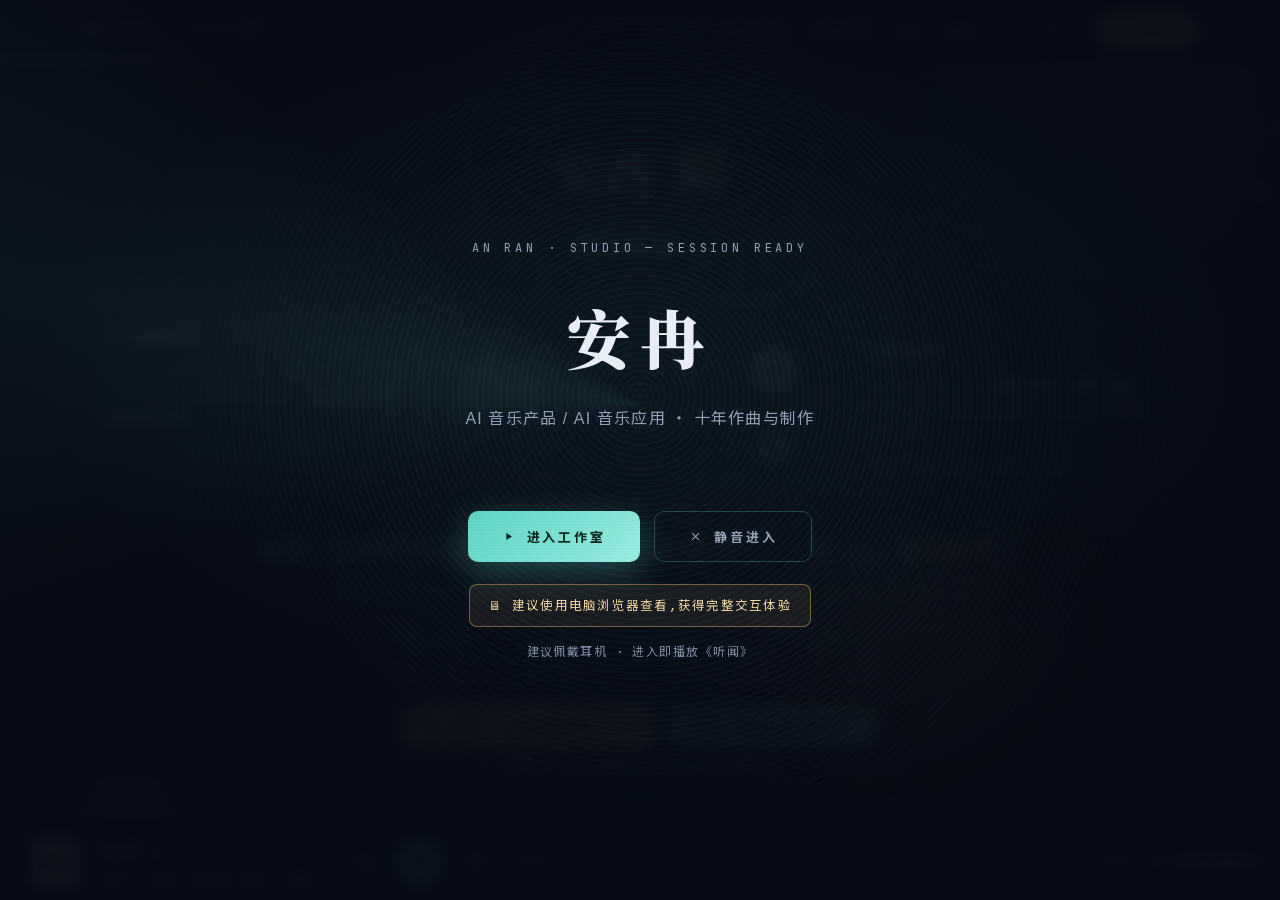
==== netlify-deploy/index.html @ 412e5036 "履历页音乐制作技能移除「编曲」标签 现为:作曲 / 混音 / Studio One(与简历技能口径一致;交汇页叙述句与各曲目制作名单中的编曲角色不受影响)  Co-Authored-By: Claud" ====
<!DOCTYPE html>
<html lang="zh-CN">
<head>
<meta charset="UTF-8">
<meta name="viewport" content="width=device-width, initial-scale=1.0, viewport-fit=cover">
<title>安冉 · AI 音乐产品 / 应用 — STUDIO</title>
<meta name="description" content="安冉 — AI × 音乐：十年作曲与制作，商业作品全平台上线，新南威尔士大学信息科技硕士。">
<link rel="icon" type="image/png" sizes="48x48" href="img/favicon-48.png">
<link rel="icon" type="image/png" sizes="32x32" href="img/favicon-32.png">
<link rel="apple-touch-icon" href="img/favicon-180.png">
<!-- 中文/等宽字体已子集化自托管(见 fonts/ 与 build_fonts.py),不依赖 Google Fonts,保证 Mac/Windows/弱网渲染一致且快速 -->
<style>
/* ---- 自托管字体子集(383 汉字 + 拉丁,共 ~625KB)---- */
@font-face{font-family:'Noto Sans SC';font-style:normal;font-weight:400;font-display:swap;src:url(fonts/noto-sans-sc-400.woff2) format('woff2');}
@font-face{font-family:'Noto Sans SC';font-style:normal;font-weight:500;font-display:swap;src:url(fonts/noto-sans-sc-500.woff2) format('woff2');}
@font-face{font-family:'Noto Sans SC';font-style:normal;font-weight:700;font-display:swap;src:url(fonts/noto-sans-sc-700.woff2) format('woff2');}
@font-face{font-family:'Noto Serif SC';font-style:normal;font-weight:600;font-display:swap;src:url(fonts/noto-serif-sc-600.woff2) format('woff2');}
@font-face{font-family:'Noto Serif SC';font-style:normal;font-weight:900;font-display:swap;src:url(fonts/noto-serif-sc-900.woff2) format('woff2');}
@font-face{font-family:'JetBrains Mono';font-style:normal;font-weight:400;font-display:swap;src:url(fonts/jetbrains-mono-400.woff2) format('woff2');}
@font-face{font-family:'JetBrains Mono';font-style:normal;font-weight:600;font-display:swap;src:url(fonts/jetbrains-mono-600.woff2) format('woff2');}
/* ================================================================
   安冉 · STUDIO v2 —— 玄青终端 / DAW 工作区 / 高光提炼版
   ================================================================ */
:root {
  --bg: #0A0F1C; --bg-panel: #0D1424;
  --surface: rgba(140, 190, 255, 0.05);
  --ink: #E8EDF6; --dim: #93A0B5; --faint: #8592A8;
  --acc: #5FD4C4; --acc-hi: #9AEBDF;
  --gold: #E4B96E; --gold-hi: #F2D9A6; --verm: #C6432F;
  --line: rgba(95, 212, 196, 0.28); --line-soft: rgba(95, 212, 196, 0.14);
  --grid: rgba(95, 212, 196, 0.06);
  --mono: 'JetBrains Mono', 'Noto Sans SC', ui-monospace, monospace;
  --serif: 'Noto Serif SC', serif;
  --sans: 'Noto Sans SC', -apple-system, sans-serif;
  --topbar-h: 60px; --transport-h: 78px;
}
* { margin: 0; padding: 0; box-sizing: border-box; }
html { scroll-behavior: smooth; }
body { background: var(--bg); color: var(--ink); font-family: var(--sans); font-size: clamp(15.5px, 1.15vw, 17px); line-height: 1.85; overflow-x: hidden; }
::selection { background: rgba(95,212,196,0.25); }
a { color: var(--acc); text-decoration: none; }

/* ---------------- 背景层 ---------------- */
#flow { position: fixed; inset: 0; z-index: 0; pointer-events: none; }
#dust { position: fixed; inset: 0; z-index: 0; pointer-events: none; }
.nebula { position: fixed; z-index: 0; pointer-events: none; border-radius: 50%; will-change: transform; }
.n1 { width: 64vmax; height: 64vmax; top: -22vmax; right: -18vmax; background: radial-gradient(circle, rgba(95,212,196,0.13) 0%, transparent 65%); }
.n2 { width: 48vmax; height: 48vmax; bottom: -18vmax; left: -14vmax; background: radial-gradient(circle, rgba(228,185,110,0.10) 0%, transparent 65%); }
.grid-bg { position: fixed; inset: 0; z-index: 0; pointer-events: none;
  background-image: linear-gradient(var(--grid) 1px, transparent 1px), linear-gradient(90deg, var(--grid) 1px, transparent 1px);
  background-size: 72px 72px;
  mask-image: radial-gradient(ellipse 95% 85% at 50% 30%, black 25%, transparent 80%);
  -webkit-mask-image: radial-gradient(ellipse 95% 85% at 50% 30%, black 25%, transparent 80%); }

/* ---------------- 顶部工作区切换 ---------------- */
.topbar { position: fixed; top: 0; left: 0; right: 0; z-index: 50; height: var(--topbar-h);
  display: flex; align-items: center; gap: 16px; padding: 0 clamp(14px, 3vw, 30px);
  background: rgba(10, 15, 28, 0.86); backdrop-filter: blur(14px); border-bottom: 1px solid var(--line-soft); }
/* 顶栏底缘的章节进度线 */
.topbar .chap-progress { position: absolute; left: 0; bottom: -1px; height: 2px; width: 0%;
  background: linear-gradient(90deg, var(--acc), var(--gold)); box-shadow: 0 0 10px rgba(95,212,196,0.5); transition: width .5s cubic-bezier(.3,.8,.3,1); }
.brand { font-family: var(--mono); font-size: 13px; letter-spacing: 0.22em; color: var(--dim); white-space: nowrap; }
.brand b { color: var(--ink); font-weight: 600; }
.brand .cursor { display: inline-block; width: 7px; height: 14px; background: var(--acc); vertical-align: -2px; margin-left: 4px; animation: blink 1.2s steps(1) infinite; }
@keyframes blink { 50% { opacity: 0; } }
/* 章节导航:纯文字 + 活动态下划线,去数字去边框,保持克制 */
.tabs { display: flex; gap: clamp(8px, 1.5vw, 20px); margin-left: auto; }
.tabs button { position: relative; font-family: var(--sans); font-size: 13.5px; font-weight: 500; letter-spacing: 0.05em;
  color: var(--dim); background: transparent; border: none; padding: 9px 2px; cursor: pointer;
  white-space: nowrap; transition: color .25s; }
.tabs button:hover { color: var(--ink); }
.tabs button.on { color: var(--acc); }
.tabs button::after { content: ''; position: absolute; left: 50%; right: 50%; bottom: 2px; height: 2px;
  background: var(--acc); border-radius: 1px; transition: left .25s ease, right .25s ease; }
.tabs button.on::after { left: 2px; right: 2px; }

/* ---------------- 幻灯片工作区(桌面 = 一屏一页 slides;移动 = 连续滚动) ---------------- */
.app { position: relative; z-index: 1; }
.ws { min-height: 100vh; padding: calc(var(--topbar-h) + clamp(20px, 4vh, 40px)) clamp(18px, 4.5vw, 56px) calc(var(--transport-h) + 36px);
  max-width: 1240px; margin: 0 auto; scroll-margin-top: calc(var(--topbar-h) + 4px); }
body.slides { overflow: hidden; position: fixed; inset: 0; width: 100%; }
body.slides .ws { display: none; min-height: 0; height: var(--vhpx, 100dvh); max-width: 1320px;
  padding: calc(var(--topbar-h) + 14px) clamp(64px, 6.5vw, 104px) calc(var(--transport-h) + 38px); }
body.slides .ws.active { display: flex; flex-direction: column; justify-content: flex-start; overflow: hidden;
  animation: wsInFwd .7s cubic-bezier(.16,.8,.3,1) both; }
body.slides .ws.center.active > :first-child { margin-top: auto; }
body.slides .ws.center.active > :last-child { margin-bottom: auto; }
body.slides .ws.active.bwd { animation-name: wsInBwd; }
@keyframes wsInFwd {
  0% { opacity: 0; transform: translateX(80px) scale(0.982); filter: blur(8px); }
  46% { opacity: 1; filter: blur(0); }
  100% { transform: none; filter: none; }
}
@keyframes wsInBwd {
  0% { opacity: 0; transform: translateX(-80px) scale(0.982); filter: blur(8px); }
  46% { opacity: 1; filter: blur(0); }
  100% { transform: none; filter: none; }
}
@media (prefers-reduced-motion: reduce) { body.slides .ws.active { animation: none; } }
/* 左右翻页箭头 */
.slide-nav { position: fixed; top: 50%; transform: translateY(-50%); z-index: 60; width: 50px; height: 50px; border-radius: 50%;
  display: grid; place-items: center; background: rgba(13,20,36,0.7); border: 1px solid var(--line); color: var(--acc);
  font-size: 16px; cursor: pointer; backdrop-filter: blur(8px); transition: background .2s, border-color .2s, opacity .3s; }
.slide-nav:hover { background: rgba(95,212,196,0.14); border-color: var(--acc); }
.slide-nav.left { left: 16px; } .slide-nav.right { right: 16px; }
.slide-nav.off { opacity: 0.18; pointer-events: none; }
body:not(.slides) .slide-nav { display: none; }
.top-dl { font-family: var(--mono); font-size: 11px; letter-spacing: 0.12em; font-weight: 700;
  color: #06281F; background: linear-gradient(135deg, var(--gold), var(--gold-hi)); border-radius: 999px;
  padding: 7px 15px; box-shadow: 0 4px 16px rgba(228, 185, 110, 0.25); transition: transform .15s, box-shadow .2s, opacity .25s; }
body:not(.slides) .top-dl { margin-left: auto; }   /* 移动端无导航簇,胶囊自行靠右 */
.top-sep { display: none; width: 1px; height: 16px; background: var(--line); flex-shrink: 0; }
body.slides .top-sep { display: block; }   /* 桌面右簇分隔:导航·页码 │ 下载 */
.top-dl:hover { transform: translateY(-1px); box-shadow: 0 8px 24px rgba(228, 185, 110, 0.4); }
.slide-count { font-family: var(--mono); font-size: 11px; color: var(--faint); letter-spacing: 0.18em; white-space: nowrap; margin-left: 6px; }
body:not(.slides) .slide-count { display: none; }
@media (min-width: 1024px) and (orientation: landscape) {
  .topbar, .player-bar {
    padding-left: var(--gutter, clamp(64px, 6.5vw, 104px));
    padding-right: var(--gutter, clamp(64px, 6.5vw, 104px));
  }
}

/* ---------------- 面板与章节头 ---------------- */
.panel { background: var(--bg-panel); border: 1px solid var(--line-soft); border-radius: 12px; overflow: hidden; margin-bottom: 18px; box-shadow: 0 14px 40px rgba(0, 0, 0, 0.35); }
.panel-h { display: flex; align-items: center; gap: 10px; padding: 9px 16px; border-bottom: 1px solid var(--line-soft);
  background: rgba(95,212,196,0.045); font-family: var(--mono); font-size: 11px; letter-spacing: 0.2em; color: var(--dim); }
.panel-h .dots { display: flex; gap: 5px; margin-right: 4px; }
.panel-h .dots i { width: 7px; height: 7px; border-radius: 50%; background: var(--faint); opacity: .5; }
.panel-h .dots i:first-child { background: var(--verm); opacity: .8; }
.panel-h .dots i:nth-child(2) { background: var(--gold); opacity: .7; }
.panel-h .dots i:last-child { background: var(--acc); opacity: .8; }
.panel-h .right { margin-left: auto; color: var(--dim); letter-spacing: 0.1em; }
.panel-b { padding: clamp(13px, 1.8vw, 17px); }
.sec-head { display: flex; align-items: baseline; gap: 14px; margin: 2px 0 14px; flex-wrap: wrap; }
.sec-head .no { font-family: var(--mono); font-size: 12px; color: var(--acc); letter-spacing: 0.3em; }
.sec-head h2 { font-family: var(--serif); font-weight: 900; font-size: clamp(22px, 2.6vw, 30px); letter-spacing: 0.1em; }
.sec-head .en { font-family: var(--mono); font-size: 11px; color: var(--faint); letter-spacing: 0.32em; }

/* ---------------- 通用 ---------------- */
.chip { display: inline-block; font-family: var(--mono); font-size: 10.5px; letter-spacing: 0.1em; color: var(--acc);
  border: 1px solid var(--line); border-radius: 4px; padding: 2px 9px; }
.chip.gold { color: var(--gold); border-color: rgba(228,185,110,0.4); }
.chip.dimc { color: var(--dim); border-color: rgba(138,150,172,0.35); }
.num { font-family: var(--mono); font-weight: 600; color: var(--acc); }
/* reveal(仅移动端连续滚动使用):默认可见,JS 只给视口下方元素打 .pending,滚入时动画显现 */
.reveal.pending { opacity: 0; transform: translateY(28px); }
.reveal.pending.rl { transform: translateX(-48px); }
.reveal.pending.rr { transform: translateX(48px); }
.reveal.in { opacity: 1; transform: none; transition: opacity .6s ease, transform .7s cubic-bezier(.2,.75,.3,1); }
body.slides .reveal { opacity: 1 !important; transform: none !important; }
@media (prefers-reduced-motion: reduce) { .reveal.pending { opacity: 1; transform: none; } }
.dl-btn { display: inline-flex; align-items: center; gap: 10px; font-family: var(--mono); font-size: 12.5px;
  letter-spacing: 0.1em; font-weight: 600; color: #06281F; background: linear-gradient(135deg, var(--gold), var(--gold-hi));
  border-radius: 8px; padding: 12px 22px; box-shadow: 0 8px 26px rgba(228,185,110,0.25); transition: transform .15s, box-shadow .2s; }
.dl-btn:hover { transform: translateY(-2px); box-shadow: 0 12px 32px rgba(228,185,110,0.35); }
.dl-note { font-family: var(--mono); font-size: 11px; letter-spacing: 0.1em; color: var(--dim); }

/* ================= 通用视觉元件 ================= */
.tagline { display: inline-flex; align-items: center; gap: 10px; font-family: var(--mono); font-size: 11.5px; letter-spacing: 0.2em;
  color: var(--acc); border: 1px solid var(--line); padding: 6px 14px; border-radius: 4px; margin-bottom: 22px; }
.tagline::before { content: ''; width: 6px; height: 6px; background: var(--gold); border-radius: 1px; }
.seal { width: clamp(60px, 5.9vw, 78px); height: auto; flex-shrink: 0; transform: rotate(-6deg);
  border-radius: 9px; box-shadow: 0 8px 22px rgba(0,0,0,0.45), 0 2px 8px rgba(143,70,58,0.4);
  transition: transform .3s ease; }
.seal:hover { transform: rotate(-2deg) scale(1.04); }
.metrics { display: grid; grid-template-columns: repeat(4, 1fr); gap: 14px; margin-top: 28px; }
.metric { border: 1px solid var(--line-soft); border-radius: 10px; padding: 14px 16px; background: var(--surface); }
.metric .v { font-family: var(--mono); font-weight: 600; font-size: clamp(20px, 2vw, 27px); color: var(--acc); }
.metric .v small { font-size: 0.55em; opacity: 0.7; }
.metric .k { margin-top: 4px; font-size: 11.5px; letter-spacing: 0.06em; color: var(--dim); white-space: nowrap; }
.vinyl { position: relative; width: clamp(190px, 20vw, 270px); height: clamp(190px, 20vw, 270px); border-radius: 50%;
  background: radial-gradient(circle at 50% 50%, rgba(0,0,0,0.55) 0 26%, transparent 26%),
              repeating-radial-gradient(circle at 50% 50%, rgba(18,22,30,0.95) 0 2px, rgba(6,8,12,0.95) 2px 4px);
  box-shadow: 0 0 0 1px var(--line-soft), 0 22px 70px rgba(0,0,0,0.5), 0 0 80px rgba(95,212,196,0.08);
  animation: spin 9s linear infinite; }
.vinyl::after { content: ''; position: absolute; inset: 0; border-radius: 50%;
  background: conic-gradient(from 210deg, transparent 0 70%, rgba(255,255,255,0.09) 78%, transparent 86%); }
.vinyl .label { position: absolute; inset: 0; margin: auto; width: 46%; height: 46%; border-radius: 50%;
  background: radial-gradient(circle, #17303A 0 58%, #10141F 58% 100%); border: 1px solid var(--line);
  display: grid; place-items: center; text-align: center; overflow: hidden;
  box-shadow: 0 0 0 3px rgba(6,8,12,0.9), 0 4px 16px rgba(0,0,0,0.5); }
.vinyl .label img { width: 100%; height: 100%; object-fit: cover; border-radius: 50%; display: block; }
.vinyl .label .t { font-family: var(--serif); font-weight: 600; font-size: clamp(13px, 1.4vw, 17px); color: var(--gold-hi); letter-spacing: 0.18em; }
.vinyl .label::after { content: ''; position: absolute; z-index: 2; width: 9px; height: 9px; border-radius: 50%;
  background: radial-gradient(circle, var(--bg) 0 40%, rgba(10,15,28,0.6) 100%); box-shadow: 0 0 0 2px rgba(6,8,12,0.85), inset 0 0 0 1px var(--line); }
@keyframes spin { to { transform: rotate(360deg); } }
.wave { display: inline-flex; align-items: flex-end; gap: 3px; height: 18px; }
.wave i { width: 3px; background: var(--acc); border-radius: 2px; animation: wv 1.1s ease-in-out infinite; }
@keyframes wv { 0%, 100% { height: 22%; } 50% { height: 100%; } }

/* ================= WS1 机架 ================= */
.rack { display: flex; flex-direction: column; gap: 14px; }
.unit { display: grid; grid-template-columns: 10px 1fr; border: 1px solid var(--line-soft); border-radius: 10px;
  overflow: hidden; background: var(--bg-panel); transition: border-color .2s, transform .2s, box-shadow .2s; }
.unit:hover { border-color: var(--line); transform: translateY(-2px); box-shadow: 0 16px 36px rgba(0,0,0,0.35); }
.unit .rail { background: repeating-linear-gradient(180deg, transparent 0 7px, var(--line-soft) 7px 9px); opacity: .7; }
.unit .body { padding: 16px 20px; }
.unit .head { display: flex; align-items: center; gap: 10px; flex-wrap: wrap; }
.unit .head h3 { font-size: 16px; font-weight: 700; letter-spacing: 0.03em; }
.unit .head .right { margin-left: auto; font-family: var(--mono); font-size: 10.5px; color: var(--faint); letter-spacing: 0.12em; }
.unit p { margin-top: 8px; color: var(--dim); font-size: 13.5px; }
.unit p b { color: var(--ink); font-weight: 600; }
.ws-foot { margin-top: 20px; font-family: var(--mono); font-size: 11px; letter-spacing: 0.12em; color: var(--faint); display: flex; align-items: center; gap: 14px; flex-wrap: wrap; }
.ws-foot a { border-bottom: 1px solid var(--line); padding-bottom: 1px; }

/* ================= WS2 唱片舞台 ================= */
.stage { display: grid; grid-template-columns: minmax(0, 1fr) minmax(0, 1.05fr); gap: clamp(20px, 3.5vw, 48px); align-items: start; }
.player { position: relative; display: grid; place-items: center; padding: 18px 16px 16px; }
.disc-area { position: relative; width: min(100%, 326px); aspect-ratio: 1; display: grid; place-items: center; }
.disc-area .vinyl { width: 82%; height: 82%; animation-play-state: paused; }
.disc-area .vinyl.playing { animation-play-state: running; }
.disc-area .vinyl.swap-out { animation: out .3s ease forwards; }
.disc-area .vinyl.swap-in { animation: inn .34s ease both; }
@keyframes out { to { transform: translateX(-36px) scale(0.94); opacity: 0; } }
@keyframes inn { from { transform: translateX(46px) scale(0.94); opacity: 0; } to { transform: none; opacity: 1; } }
.tonearm { position: absolute; top: -4%; right: -2%; width: 84%; height: 46%; transform-origin: 86% 40%;
  transform: rotate(19deg); transition: transform .7s cubic-bezier(.5, .05, .3, 1); pointer-events: none; z-index: 3;
  filter: drop-shadow(0 4px 10px rgba(0,0,0,0.5)); }
.tonearm.on { transform: rotate(4deg); }
.tonearm svg { width: 100%; height: 100%; overflow: visible; }
.player .now { margin-top: 10px; text-align: center; }
.player .now .t { font-family: var(--serif); font-weight: 900; font-size: clamp(16px, 1.7vw, 19px); letter-spacing: 0.12em; }
.player .now .a { margin-top: 4px; font-family: var(--mono); font-size: 11px; color: var(--dim); letter-spacing: 0.12em; }
.player .ctrl { margin-top: 11px; display: flex; align-items: center; gap: 13px; }
.pbtn { width: 40px; height: 40px; border-radius: 50%; cursor: pointer; border: 1px solid var(--line);
  background: rgba(95,212,196,0.06); color: var(--acc); font-size: 17px; display: grid; place-items: center; transition: background .2s, transform .15s; }
.pbtn:hover { background: rgba(95,212,196,0.14); transform: translateY(-1px); }
.pbtn.main { width: 52px; height: 52px; font-size: 23px; background: var(--acc); color: #06281F; border: none; }
.tracklist { display: flex; flex-direction: column; gap: 10px; }
.track { display: block; border: 1px solid var(--line-soft); border-radius: 10px; background: var(--surface);
  overflow: hidden; transition: border-color .2s, background .2s; }
.track:hover { border-color: var(--line); }
.track.on { border-color: var(--acc); background: rgba(95,212,196,0.08); }
.track-row { display: grid; grid-template-columns: 34px 1fr auto; align-items: center; gap: 12px; padding: 13px 16px; cursor: pointer; }
.track .no { font-family: var(--mono); font-size: 11px; color: var(--faint); }
.track.on .no { color: var(--acc); }
.track .tt { font-weight: 600; font-size: 14.5px; letter-spacing: 0.03em; }
.track .ti { font-size: 12px; color: var(--dim); margin-top: 2px; }
.ti-hi { color: var(--gold-hi); font-weight: 700; }
.track .badges { display: flex; gap: 6px; align-items: center; }
/* 制作阵容(hover 展开 / 触屏点击展开)—— 突出"我担任什么" */
.tc-toggle { font-family: var(--mono); font-size: 10.5px; letter-spacing: 0.05em; color: var(--dim); background: transparent;
  border: 1px solid var(--line-soft); border-radius: 5px; padding: 4px 9px; cursor: pointer; white-space: nowrap; transition: color .2s, border-color .2s; }
.tc-toggle:hover { color: var(--acc); border-color: var(--line); }
.track.open .tc-toggle { color: var(--acc); border-color: var(--line); }
.tc-panel { max-height: 0; overflow: hidden; transition: max-height .4s cubic-bezier(.3,.8,.3,1); border-top: 0 solid var(--line-soft); }
.track.open .tc-panel { max-height: 360px; border-top-width: 1px; }
.tc-head { padding: 12px 16px 7px; font-family: var(--mono); font-size: 10.5px; letter-spacing: 0.08em; color: var(--dim); }
.tc-head b { color: var(--gold); font-weight: 600; }
.tc-grid { padding: 2px 16px 15px; display: grid; grid-template-columns: 1fr 1fr; gap: 5px 20px; }
.tc-row { display: flex; gap: 9px; font-size: 12px; padding: 2px 0; align-items: baseline; }
.tc-row .tc-r { color: var(--faint); font-family: var(--mono); font-size: 10.5px; min-width: 60px; text-align: right; flex-shrink: 0; letter-spacing: 0.02em; }
.tc-row .tc-n { color: var(--dim); }
.tc-row.me .tc-r { color: var(--gold); }
.tc-row.me .tc-n { color: var(--gold-hi); font-weight: 600; }
@media (hover: hover) { .track:hover .tc-panel { max-height: 360px; border-top-width: 1px; } }
.embed-slot { margin-top: 14px; width: 100%; }
.embed-slot iframe { width: 100%; border: 0; border-radius: 8px; background: #0D1424; }
.embed-note { font-family: var(--mono); font-size: 10.5px; color: var(--dim); letter-spacing: 0.1em; margin-top: 10px; text-align: center; }
.seekwrap { width: 100%; margin-top: 12px; }
.seekbar { position: relative; height: 6px; border-radius: 3px; background: rgba(95,212,196,0.14); cursor: pointer; touch-action: none; }
.seek-fill { position: absolute; inset: 0 auto 0 0; width: 0; border-radius: 3px; background: linear-gradient(90deg, var(--acc), var(--gold)); pointer-events: none; }
.seek-knob { position: absolute; top: 50%; left: 0; width: 13px; height: 13px; border-radius: 50%; background: #fff; box-shadow: 0 0 9px rgba(95,212,196,0.7); transform: translate(-50%,-50%); opacity: 0; transition: opacity .2s; pointer-events: none; }
.seekbar:hover .seek-knob, .seekbar.dragging .seek-knob { opacity: 1; }
.seek-time { display: flex; justify-content: space-between; font-family: var(--mono); font-size: 10.5px; color: var(--dim); margin-top: 7px; }
.embed-note a { border-bottom: 1px solid var(--line); padding-bottom: 1px; }
.vstage { display: none; width: 100%; }
.vstage.on { display: block; }
.vstage iframe { width: 100%; aspect-ratio: 16 / 9; border: 0; border-radius: 10px; background: #000; }
.disc-area.hidden { display: none; }
#audioBay { position: fixed; left: -9999px; top: 0; width: 1px; height: 1px; opacity: 0; pointer-events: none; }

/* ---------------- 开机引导页(解决自动播放策略) ---------------- */
.gate { position: fixed; inset: 0; z-index: 100; display: grid; place-items: center; overflow: hidden;
  background: radial-gradient(ellipse 80% 60% at 50% 40%, rgba(95,212,196,0.06), transparent 60%), rgba(8, 12, 22, 0.97);
  backdrop-filter: blur(6px); transition: opacity .5s ease; }
/* 蒙版氛围：隐形巨型黑胶——同心刻纹 + 旋转高光束 + 金色氤氲 */
.gate::before { content: ''; position: absolute; inset: 0; pointer-events: none;
  background:
    radial-gradient(ellipse 36% 28% at 78% 74%, rgba(228, 185, 110, 0.05), transparent 70%),
    repeating-radial-gradient(circle at 50% 44%, rgba(95, 212, 196, 0.032) 0 2px, transparent 2px 6px);
  -webkit-mask-image: radial-gradient(circle at 50% 44%, #000 0 30%, rgba(0, 0, 0, 0.5) 47%, transparent 68%);
  mask-image: radial-gradient(circle at 50% 44%, #000 0 30%, rgba(0, 0, 0, 0.5) 47%, transparent 68%);
  animation: gateBreath 8s ease-in-out infinite alternate; }
.gate::after { content: ''; position: absolute; inset: -12%; pointer-events: none;
  background: conic-gradient(from 0deg at 50% 46%, transparent 0 70%, rgba(95, 212, 196, 0.06) 78%, transparent 86%);
  animation: gateSpin 26s linear infinite; }
@keyframes gateBreath { from { opacity: 0.7; } to { opacity: 1; } }
@keyframes gateSpin { to { transform: rotate(360deg); } }
@media (prefers-reduced-motion: reduce) { .gate::before, .gate::after { animation: none; } }
.gate.off { opacity: 0; pointer-events: none; }
.gate-inner { position: relative; z-index: 2; text-align: center; padding: 24px; }
.gate-brand { font-family: var(--mono); font-size: 12px; letter-spacing: 0.32em; color: var(--dim); }
.gate-name { font-family: var(--serif); font-weight: 900; font-size: clamp(40px, 6vw, 64px); letter-spacing: 0.14em; margin: 18px 0 8px; }
.gate-role { font-size: clamp(13px, 1.4vw, 16px); color: var(--dim); letter-spacing: 0.08em; }
.gate-wave { display: flex; justify-content: center; gap: 4px; align-items: flex-end; height: 26px; margin: 26px 0; }
.gate-wave i { width: 3px; background: var(--acc); border-radius: 2px; animation: wv 1.1s ease-in-out infinite; }
.gate-enter { display: inline-flex; align-items: center; gap: 12px; cursor: pointer;
  font-family: var(--mono); font-size: 13px; letter-spacing: 0.22em; font-weight: 600;
  color: #06281F; background: linear-gradient(135deg, var(--acc), var(--acc-hi));
  border: none; border-radius: 10px; padding: 15px 34px;
  box-shadow: 0 10px 34px rgba(95,212,196,0.3); transition: transform .15s, box-shadow .2s; }
.gate-enter:hover { transform: translateY(-2px); box-shadow: 0 14px 40px rgba(95,212,196,0.4); }
.gate-actions { display: flex; gap: 14px; justify-content: center; flex-wrap: wrap; }
.gate-enter.ghost { background: transparent; color: var(--dim); border: 1px solid var(--line); box-shadow: none; }
.gate-enter.ghost:hover { color: var(--ink); border-color: var(--acc); box-shadow: none; }
.gate-device { margin-top: 22px; display: inline-block; font-family: var(--mono); font-size: 12.5px; letter-spacing: 0.1em;
  color: var(--gold-hi); border: 1px solid rgba(228, 185, 110, 0.45); background: rgba(228, 185, 110, 0.08);
  border-radius: 8px; padding: 9px 18px; }
.gate-hint { margin-top: 14px; font-family: var(--mono); font-size: 12px; letter-spacing: 0.12em; color: var(--faint); opacity: .95; }
/* ===== 蒙版停留时:仅名字周期性刺啦故障 ===== */
.gate .glitchfx { position: absolute; inset: 0; z-index: 5; pointer-events: none; opacity: 0.22;
  background: repeating-linear-gradient(0deg, rgba(0,0,0,0.18) 0 1px, transparent 1px 3px); mix-blend-mode: overlay; }
.gate-name { animation: nameGlitch 3.4s infinite steps(1); }
@keyframes nameGlitch {
  0%,72%,100% { text-shadow: none; clip-path: inset(0); transform: none; }
  74% { text-shadow: -4px 0 #ff2d5e, 4px 0 #2de9ff; clip-path: inset(28% 0 46% 0); transform: translateX(-2px); }
  75.5% { text-shadow: 5px 0 #ff2d5e, -5px 0 #2de9ff; clip-path: inset(60% 0 10% 0); transform: translateX(3px); }
  77% { text-shadow: -3px 0 #ff2d5e, 3px 0 #2de9ff; clip-path: inset(0); transform: none; }
  79% { text-shadow: none; }
  86% { text-shadow: -3px 0 #ff2d5e, 3px 0 #2de9ff; clip-path: inset(12% 0 66% 0); }
  87.5% { clip-path: inset(0); text-shadow: none; }
}
@media (prefers-reduced-motion: reduce) { .gate-name { animation: none !important; } }
body.gated { overflow: hidden; }
.credit-note { margin-top: 16px; font-family: var(--mono); font-size: 11px; color: var(--faint); letter-spacing: 0.08em; line-height: 2; }
.credit-note b { color: var(--dim); font-weight: 400; }

/* ================= WS3 履历 ================= */
.grid2 { display: grid; grid-template-columns: 1fr 1fr; gap: 18px; }
.edu-line { display: flex; align-items: baseline; gap: 12px; flex-wrap: wrap; margin-bottom: 12px; }
.edu-line .school { font-family: var(--serif); font-weight: 900; font-size: 17px; letter-spacing: 0.05em; }
.edu-line .right { margin-left: auto; font-family: var(--mono); font-size: 11px; color: var(--faint); }
.award { display: flex; align-items: baseline; gap: 10px; margin-bottom: 10px; color: var(--dim); font-size: 13.5px; }
.award .medal { font-family: var(--mono); font-size: 11px; color: var(--gold); border: 1px solid rgba(228,185,110,0.4); border-radius: 4px; padding: 1px 8px; white-space: nowrap; }
.skill-cloud { display: flex; gap: 8px; flex-wrap: wrap; }
.skill-cloud .chip { font-size: 11.5px; padding: 5px 12px; }
.contact-row { display: flex; gap: 12px; flex-wrap: wrap; margin-top: 6px; }
.contact-row a, .contact-row span { font-family: var(--mono); font-size: 12px; letter-spacing: 0.06em;
  border: 1px solid var(--line-soft); border-radius: 6px; padding: 8px 14px; color: var(--ink); }
.contact-row a:hover { border-color: var(--acc); }

/* ---------------- 常驻音乐播放器(底部) ---------------- */
.player-bar { position: fixed; left: 0; right: 0; bottom: 0; z-index: 50;
  height: calc(var(--transport-h) + env(safe-area-inset-bottom, 0px));
  padding-bottom: env(safe-area-inset-bottom, 0px); transform: translateZ(0);
  display: flex; align-items: center; gap: clamp(12px, 1.8vw, 22px); padding-left: clamp(14px, 3vw, 30px); padding-right: clamp(14px, 3vw, 30px);
  background: rgba(9, 13, 24, 0.94); backdrop-filter: blur(16px); border-top: 1px solid var(--line); }
.pb-cover { width: 50px; height: 50px; border-radius: 9px; object-fit: cover; flex-shrink: 0;
  box-shadow: 0 5px 16px rgba(0,0,0,0.5), 0 0 0 1px var(--line-soft); }
.pb-meta { min-width: 0; flex: 0 1 auto; max-width: 220px; display: flex; flex-direction: column; gap: 3px; overflow: hidden; }
.pb-title-row { display: flex; align-items: center; gap: 9px; min-width: 0; max-width: 100%; }
.pb-eq { display: inline-flex; align-items: flex-end; gap: 2px; height: 12px; flex-shrink: 0; }
.pb-eq i { width: 2.5px; background: var(--acc); border-radius: 1px; height: 30%; }
.player-bar.playing .pb-eq i { animation: wv 1s ease-in-out infinite; }
.player-bar.playing .pb-eq i:nth-child(2){ animation-delay: .2s } .player-bar.playing .pb-eq i:nth-child(3){ animation-delay: .4s } .player-bar.playing .pb-eq i:nth-child(4){ animation-delay: .1s }
.pb-title { font-family: var(--serif); font-weight: 600; font-size: clamp(15px, 1.4vw, 18px); letter-spacing: .05em; color: var(--ink); white-space: nowrap; overflow: hidden; text-overflow: ellipsis; }
.pb-role { font-family: var(--mono); font-size: 11px; letter-spacing: .06em; color: var(--dim); white-space: nowrap; overflow: hidden; text-overflow: ellipsis; }
.pb-role b { color: var(--acc); font-weight: 600; }
.pb-role b.gold { color: var(--gold); }
.pb-ctrl { display: flex; align-items: center; gap: 11px; flex-shrink: 0; }
.icon { width: 1em; height: 1em; display: block; fill: currentColor; }
.pp-toggle .i-pause { display: none; }
.pp-toggle.playing .i-play { display: none; }
.pp-toggle.playing .i-pause { display: block; }
.pb-btn { width: 40px; height: 40px; border-radius: 50%; cursor: pointer; border: 1px solid var(--line-soft);
  background: rgba(95,212,196,0.05); color: var(--dim); display: grid; place-items: center; font-size: 17px;
  transition: color .2s, border-color .2s, background .2s, transform .15s; }
.pb-btn:hover { color: var(--acc); border-color: var(--line); transform: translateY(-1px); }
.pb-btn.main { width: 50px; height: 50px; font-size: 23px; background: var(--acc); color: #06281F; border: none; }
.pb-btn.main:hover { background: var(--acc-hi); color: #06281F; }
.pb-seek { flex: 1; min-width: 70px; display: flex; align-items: center; gap: 10px; }
.pb-time { font-family: var(--mono); font-size: 10.5px; color: var(--dim); white-space: nowrap; }
.pb-track { position: relative; flex: 1; height: 6px; border-radius: 3px; background: rgba(95,212,196,0.14); cursor: pointer; touch-action: none; }
.pb-fill { position: absolute; inset: 0 auto 0 0; width: 0; border-radius: 3px; background: linear-gradient(90deg, var(--acc), var(--gold)); pointer-events: none; }
.pb-knob { position: absolute; top: 50%; left: 0; width: 13px; height: 13px; border-radius: 50%; background: #fff;
  box-shadow: 0 0 9px rgba(95,212,196,0.7); transform: translate(-50%,-50%); opacity: 0; transition: opacity .2s; pointer-events: none; }
.pb-track:hover .pb-knob, .pb-track.dragging .pb-knob { opacity: 1; }
.pb-vol { display: none; align-items: center; gap: 8px; flex-shrink: 0; }
body.slides .pb-vol { display: flex; }   /* 音量控制仅 web 端 */
.pb-vol-ico { width: 30px; height: 30px; display: grid; place-items: center; background: transparent; border: none;
  color: var(--dim); cursor: pointer; transition: color .2s; }
.pb-vol-ico:hover { color: var(--acc); }
.pb-vol-ico .icon { font-size: 17px; }
.pb-vol-ico .i-voff { display: none; }
.pb-vol.muted .i-von { display: none; }
.pb-vol.muted .i-voff { display: block; }
.pb-vol .vol-track { flex: 0 0 84px; }
.pb-orn { flex-shrink: 0; width: 40px; height: 40px; display: flex; align-items: center; justify-content: center; gap: 3px; opacity: 0.8; }
.pb-orn i { width: 3px; height: 8px; border-radius: 1.5px; background: linear-gradient(var(--gold-hi), var(--gold)); transition: height .3s; }
.player-bar.playing .pb-orn i { animation: wv 1.05s ease-in-out infinite; height: 16px; }
.player-bar.playing .pb-orn i:nth-child(2) { animation-delay: .18s; }
.player-bar.playing .pb-orn i:nth-child(3) { animation-delay: .36s; }
.player-bar.playing .pb-orn i:nth-child(4) { animation-delay: .09s; }


/* ================= 数据可视化 · AI LAB / CREDENTIALS ================= */
/* 环形准确率表 */
.gauge { position: relative; width: clamp(84px, 8vw, 104px); aspect-ratio: 1; flex-shrink: 0; }
.gauge svg { width: 100%; height: 100%; transform: rotate(-90deg); }
.gauge .g-track { fill: none; stroke: var(--line-soft); stroke-width: 7; }
.gauge .g-fill { fill: none; stroke: url(#gaugeGrad); stroke-width: 7; stroke-linecap: round;
  stroke-dasharray: 264; stroke-dashoffset: 264; transition: stroke-dashoffset 1.5s cubic-bezier(.2,.7,.25,1); }
.gauge .g-val { position: absolute; inset: 0; display: grid; place-items: center; line-height: 1; }
.gauge .g-val b { font-family: var(--mono); font-weight: 700; font-size: 21px; color: var(--acc-hi); line-height: 1; letter-spacing: 0; }
.gauge .g-val b i { font-style: normal; font-size: 0.55em; opacity: .85; margin-left: 1px; }
.gauge.gold .g-fill { stroke: var(--gold); }
.gauge.gold .g-val b { color: var(--gold-hi); }
.gauge.mini-g { width: 58px; }
.gauge.mini-g .g-val b { font-size: 15px; line-height: 1; transform: translateY(-2px); }
/* 环形表 + 下方说明 */
.gauge-item { display: flex; flex-direction: column; align-items: center; gap: 9px; }
.gauge-cap { font-family: var(--mono); font-size: 10.5px; letter-spacing: .06em; color: var(--dim); white-space: nowrap; }

/* 模型对比条形 */
.bench { display: flex; flex-direction: column; gap: 13px; justify-content: center; height: 100%; }
.bench-cap { font-family: var(--mono); font-size: 10.5px; letter-spacing: .18em; color: var(--dim); margin-bottom: 2px; }
.bench-row { display: grid; grid-template-columns: 88px 1fr 42px; align-items: center; gap: 10px; }
.bench-row .bl { font-family: var(--mono); font-size: 10.5px; color: var(--dim); letter-spacing: .02em; white-space: nowrap; }
.bench-row .bt { height: 9px; border-radius: 5px; background: rgba(95,212,196,0.1); overflow: hidden; }
.bench-row .bf { height: 100%; width: 0; border-radius: 5px; background: linear-gradient(90deg, rgba(95,212,196,0.45), var(--acc)); transition: width 1.3s cubic-bezier(.2,.7,.25,1); }
.bench-row .bv { font-family: var(--mono); font-size: 11px; color: var(--acc); text-align: right; }
.bench-row.best .bf { background: linear-gradient(90deg, var(--gold), var(--gold-hi)); box-shadow: 0 0 12px rgba(228,185,110,0.4); }
.bench-row.best .bl, .bench-row.best .bv { color: var(--gold-hi); }
.bench-row.best .bl::after { content: ' ★'; color: var(--gold); }

/* 旗舰项目卡 */
.flagship { position: relative; background: var(--bg-panel); border: 1px solid var(--line); border-radius: 14px;
  overflow: hidden; box-shadow: 0 18px 48px rgba(0,0,0,0.4); margin-bottom: 20px; }
.flagship::before { content: ''; position: absolute; inset: 0; pointer-events: none;
  background: radial-gradient(ellipse 60% 80% at 100% 0%, rgba(95,212,196,0.08), transparent 60%); }
.flag-head { display: flex; align-items: center; gap: 12px; padding: 12px 20px; border-bottom: 1px solid var(--line-soft);
  background: rgba(95,212,196,0.05); font-family: var(--mono); font-size: 11px; letter-spacing: .16em; color: var(--dim); flex-wrap: wrap; }
.flag-head .tag-flag { color: #06281F; background: var(--acc); font-weight: 600; padding: 3px 10px; border-radius: 4px; letter-spacing: .12em; }
.flag-head .fname { color: var(--ink); font-family: var(--sans); font-weight: 700; font-size: 15px; letter-spacing: .02em; }
.flag-head .fstack { margin-left: auto; color: var(--dim); }
.flag-body { display: grid; grid-template-columns: 1fr 1.15fr; gap: clamp(20px,2.8vw,40px); padding: 30px 28px; position: relative; }
.flag-left { display: flex; flex-direction: column; gap: 22px; justify-content: center; }
.flag-left p { color: var(--dim); font-size: 13.5px; line-height: 1.9; }
.flag-left p b { color: var(--ink); font-weight: 600; }
.flag-gauges { display: flex; gap: 20px; align-items: center; }
.flag-gauges3 { display: flex; gap: clamp(10px,2vw,26px); align-items: center; justify-content: space-around; flex-wrap: wrap; }
.flag-right { display: flex; flex-direction: column; justify-content: center; gap: 14px; }
.flag-right .bench-cap { text-align: center; }
.method-set { display: flex; flex-direction: column; gap: 10px; }
.method-cap { font-family: var(--mono); font-size: 10.5px; letter-spacing: .16em; color: var(--dim); }
.method-chips { display: flex; flex-direction: column; gap: 8px; align-items: flex-start; }
.method-chips .chip { font-size: 11.5px; padding: 5px 12px; }

/* 支撑项目 mini 卡 */
.mini-grid { display: grid; grid-template-columns: repeat(3, 1fr); gap: 16px; }
.mini { position: relative; background: var(--bg-panel); border: 1px solid var(--line-soft); border-radius: 12px;
  padding: 22px 20px; transition: border-color .2s, transform .2s, box-shadow .2s; display: flex; flex-direction: column; gap: 15px; }
.mini:hover { border-color: var(--line); transform: translateY(-3px); box-shadow: 0 16px 36px rgba(0,0,0,0.35); }
.mini .mh { display: flex; align-items: flex-start; justify-content: space-between; gap: 10px; }
.mini h4 { font-size: 14.5px; font-weight: 700; letter-spacing: .02em; line-height: 1.4; }
.mini .mtag { font-family: var(--mono); font-size: 10px; color: var(--dim); letter-spacing: .08em; margin-top: 5px; line-height: 1.5; }
.mini p { color: var(--dim); font-size: 12.5px; line-height: 1.85; }
.mini p b { color: var(--ink); font-weight: 600; }
.mini .mviz { display: flex; align-items: center; gap: 14px; }
/* 实验矩阵 */
.matrix { display: grid; grid-template-columns: repeat(4, 1fr); gap: 4px; width: 76px; flex-shrink: 0; }
.matrix i { aspect-ratio: 1; border-radius: 2px; background: rgba(95,212,196,0.13); transition: background .4s, transform .4s; }
.matrix.in i { background: var(--acc); }
.matrix.in i:nth-child(3n) { background: rgba(95,212,196,0.4); }
.mini .mcap { font-family: var(--mono); font-size: 10.5px; color: var(--dim); letter-spacing: .04em; line-height: 1.7; }
.mini .mcap b { color: var(--acc); font-weight: 600; }
/* Suno 波形 */
.mwave { display: flex; align-items: flex-end; gap: 3px; height: 40px; }
.mwave i { width: 4px; border-radius: 2px; background: linear-gradient(var(--gold-hi), var(--gold)); }

/* ================= AI 项目 · 统一「职责 + 成果」项目卡 ================= */
.lab-intro { max-width: 780px; margin: 2px 0 22px; color: var(--dim); font-size: clamp(14px, 1.4vw, 16px); line-height: 1.9; }
.lab-intro b { color: var(--acc-hi); font-weight: 600; }
.proj { position: relative; background: var(--bg-panel); border: 1px solid var(--line-soft); border-radius: 14px; overflow: hidden; margin-bottom: 20px; box-shadow: 0 14px 40px rgba(0,0,0,0.32); }
.proj.flag { border-color: var(--line); box-shadow: 0 20px 52px rgba(0,0,0,0.42); }
.proj.flag::before { content: ''; position: absolute; inset: 0; pointer-events: none; background: radial-gradient(ellipse 55% 70% at 100% 0%, rgba(95,212,196,0.09), transparent 60%); }
.proj-h { position: relative; display: flex; align-items: center; gap: 12px; padding: 15px 24px; border-bottom: 1px solid var(--line-soft); background: rgba(95,212,196,0.05); flex-wrap: wrap; }
.proj-h .pno { font-family: var(--mono); font-size: 12px; letter-spacing: 0.24em; color: var(--acc); }
.proj-h .ptag { color: #06281F; background: var(--acc); font-weight: 600; font-family: var(--mono); font-size: 10.5px; padding: 3px 10px; border-radius: 4px; letter-spacing: 0.12em; }
.proj-h .pname { font-family: var(--serif); font-weight: 900; font-size: clamp(17px, 2vw, 23px); letter-spacing: 0.04em; }
.proj-h .pstack { margin-left: auto; font-family: var(--mono); font-size: 10.5px; color: var(--dim); letter-spacing: 0.05em; }
.proj-lead { position: relative; padding: 20px 24px 2px; color: var(--ink); font-size: clamp(14px, 1.4vw, 16px); line-height: 1.85; }
.proj-lead b { color: var(--acc-hi); font-weight: 600; }
.proj-body { position: relative; display: grid; grid-template-columns: 1fr 1fr; gap: clamp(18px, 2.6vw, 40px); padding: 20px 24px 26px; align-items: start; }
.proj-body.wide { grid-template-columns: 1fr 1.12fr; }
.col-cap { font-family: var(--mono); font-size: 11px; letter-spacing: 0.18em; color: var(--dim); margin-bottom: 14px; display: flex; align-items: center; gap: 9px; }
.col-cap svg { width: 15px; height: 15px; color: var(--acc); flex-shrink: 0; }
.col-cap.gold svg { color: var(--gold); }
.did-list { display: flex; flex-direction: column; gap: 12px; }
.did-list li { list-style: none; position: relative; padding-left: 22px; color: var(--dim); font-size: 13.8px; line-height: 1.72; }
.did-list li::before { content: '▹'; position: absolute; left: 0; top: -1px; color: var(--acc); font-size: 13px; }
.did-list li b { color: var(--ink); font-weight: 600; }
.res-list { display: flex; flex-direction: column; gap: 11px; }
.res-item { display: flex; gap: 14px; align-items: center; padding: 13px 16px; border: 1px solid var(--line-soft); border-radius: 11px; background: var(--surface); }
.res-item .rtx { min-width: 0; }
.res-item .rk { font-family: var(--mono); font-size: 10.5px; letter-spacing: 0.1em; color: var(--faint); }
.res-item .rt { color: var(--dim); font-size: 13px; line-height: 1.65; margin-top: 2px; }
.res-item .rt b { color: var(--ink); font-weight: 600; }
.res-gauges { display: flex; gap: clamp(10px, 2vw, 22px); align-items: center; justify-content: space-around; flex-wrap: wrap; margin-bottom: 4px; }
/* 遥感:模型 × 骨干网络对比矩阵 */
.grid-compare { display: flex; flex-direction: column; gap: 9px; }
.gc-row { display: grid; grid-template-columns: 92px 1fr; align-items: center; gap: 10px; }
.gc-lbl { font-family: var(--mono); font-size: 10.5px; color: var(--dim); letter-spacing: 0.02em; }
.gc-cells { display: flex; gap: 5px; }
.gc-cells i { flex: 1; height: 12px; border-radius: 2px; background: rgba(95,212,196,0.14); transition: background .5s; }
.grid-compare.in .gc-cells i { background: rgba(95,212,196,0.42); }
.grid-compare.in .gc-cells i:nth-child(4n) { background: var(--acc); }
.gc-legend { font-family: var(--mono); font-size: 10px; color: var(--faint); letter-spacing: 0.04em; margin-top: 4px; }

/* ================= 交汇 · CONVERGENCE ================= */
.fusion-hero { text-align: center; max-width: none; margin: 0 auto 12px; }
.fusion-hero .fh-eyebrow { font-family: var(--mono); font-size: 12px; letter-spacing: 0.28em; color: var(--acc); margin-bottom: 14px; }
.fusion-hero .fh-line { font-family: var(--serif); font-weight: 900; font-size: clamp(15px, 1.85vw, 23px); line-height: 1.5; letter-spacing: 0.02em; }
body.slides .fusion-hero .fh-line { white-space: nowrap; }
.fusion-hero .fh-line .a { color: var(--acc); } .fusion-hero .fh-line .g { color: var(--gold); }
.fusion-hero .fh-sub { margin-top: 12px; color: var(--dim); font-size: clamp(13px, 1.3vw, 15px); line-height: 1.9; }
.converge { display: grid; grid-template-columns: 1fr 52px 1fr; gap: clamp(12px, 2vw, 22px); align-items: stretch; margin-bottom: 12px; }
.cv-side { border: 1px solid var(--line-soft); border-radius: 14px; padding: clamp(15px, 1.55vw, 18px); background: var(--bg-panel); position: relative; overflow: hidden; }
.cv-side.ai { border-color: rgba(95,212,196,0.32); }
.cv-side.ai::before { content: ''; position: absolute; inset: 0; pointer-events: none; background: radial-gradient(ellipse 70% 60% at 0% 0%, rgba(95,212,196,0.08), transparent 60%); }
.cv-side.music { border-color: rgba(228,185,110,0.32); }
.cv-side.music::before { content: ''; position: absolute; inset: 0; pointer-events: none; background: radial-gradient(ellipse 70% 60% at 100% 0%, rgba(228,185,110,0.08), transparent 60%); }
.cv-side .cv-cap { position: relative; font-family: var(--mono); font-size: 10.5px; letter-spacing: 0.16em; margin-bottom: 8px; }
.cv-side.ai .cv-cap { color: var(--acc); } .cv-side.music .cv-cap { color: var(--gold); }
.cv-side h4 { position: relative; font-family: var(--serif); font-weight: 900; font-size: clamp(15px, 1.7vw, 18.5px); margin-bottom: 8px; letter-spacing: 0.03em; }
.cv-side p { position: relative; color: var(--dim); font-size: 12.8px; line-height: 1.75; }
.cv-side p b { color: var(--ink); font-weight: 600; }
.cv-facts { position: relative; margin-top: 11px; display: flex; flex-wrap: wrap; gap: 6px; }
.cv-mid { display: grid; place-items: center; }
.cv-mid .plus { font-family: var(--serif); font-weight: 900; font-size: clamp(26px, 3vw, 40px); color: var(--ink); opacity: .5; }
.fusion-eq { text-align: center; padding: 4px 0 0; margin-bottom: 0; }
.sub-divide { display: flex; align-items: center; gap: 16px; margin: clamp(14px, 2.2vh, 22px) 0 clamp(10px, 1.6vh, 14px);
  font-family: var(--mono); font-size: 10.5px; letter-spacing: 0.24em; color: var(--dim); white-space: nowrap; }
.sub-divide::before, .sub-divide::after { content: ''; flex: 1; height: 1px; background: var(--line-soft); }
.fusion-eq .eq-line { font-family: var(--serif); font-weight: 900; font-size: clamp(16px, 1.9vw, 22px); line-height: 1.5; letter-spacing: 0.03em; }
.fusion-eq .eq-line .a { color: var(--acc); } .fusion-eq .eq-line .g { color: var(--gold); }
.fusion-eq .eq-sub { margin-top: 7px; color: var(--dim); font-size: clamp(12.5px, 1.2vw, 14px); line-height: 1.8; max-width: 720px; margin-left: auto; margin-right: auto; }
/* AI 音乐实践 + 岗位契合 */
.fit-grid { display: grid; grid-template-columns: 1fr 1fr; gap: 18px; }
.fit-card { border: 1px solid var(--line-soft); border-radius: 13px; padding: 16px 18px; background: var(--bg-panel); }
.fit-card .fc-cap { font-family: var(--mono); font-size: 10.5px; letter-spacing: 0.16em; color: var(--dim); margin-bottom: 7px; }
.fit-card h4 { font-family: var(--serif); font-weight: 900; font-size: 15.5px; letter-spacing: 0.03em; margin-bottom: 7px; }
.fit-card p { color: var(--dim); font-size: 12.8px; line-height: 1.75; }
.fit-card p b { color: var(--ink); font-weight: 600; }
.fit-card .mwave { margin-top: 10px; height: 24px; }
.fit-list { list-style: none; margin-top: 2px; display: flex; flex-direction: column; gap: 8px; }
.fit-list li { position: relative; padding-left: 20px; color: var(--dim); font-size: 12.5px; line-height: 1.7; }
.fit-list li::before { content: '✦'; position: absolute; left: 0; color: var(--gold); font-size: 11px; top: 1px; }
.fit-list li b { color: var(--ink); font-weight: 600; }

/* ---- 履历(slides:两列等高、底沿对齐) ---- */
body.slides #ws6 .cred-grid { flex: 1; min-height: 0; align-items: stretch; margin-bottom: 36px; }   /* 底部让位右下继续胶囊 */
body.slides #ws6 .cred-col { display: flex; flex-direction: column; }
body.slides #ws6 .cred-col .panel { margin-bottom: 0; display: flex; flex-direction: column; }
body.slides #ws6 .cred-col .panel:last-child { flex: 1; }
body.slides #ws6 .panel-b { flex: 1; display: flex; flex-direction: column; justify-content: space-evenly; }
body.slides #ws6 .skillset { flex: 1; justify-content: center; gap: clamp(11px, 1.8vh, 17px); }
/* ---- 履历 ---- */
.cred-grid { display: grid; grid-template-columns: 1fr 1.05fr; gap: 12px; align-items: start; }
.cred-col { display: flex; flex-direction: column; gap: 14px; }
/* 教育时间线 */
.timeline { position: relative; padding-left: 24px; }
.timeline::before { content: ''; position: absolute; left: 6px; top: 8px; bottom: 8px; width: 2px;
  background: linear-gradient(var(--acc), var(--line-soft)); }
.tl-item { position: relative; padding-bottom: 14px; }
.tl-item:last-child { padding-bottom: 2px; }
.tl-item::before { content: ''; position: absolute; left: -24px; top: 3px; width: 14px; height: 14px; border-radius: 50%;
  background: var(--bg-panel); border: 2px solid var(--acc); box-shadow: 0 0 0 4px rgba(95,212,196,0.1); }
.tl-item.cur::before { background: var(--acc); box-shadow: 0 0 0 4px rgba(95,212,196,0.18), 0 0 14px rgba(95,212,196,0.5); }
.tl-top { display: flex; align-items: baseline; gap: 10px; flex-wrap: wrap; }
.tl-school { font-family: var(--serif); font-weight: 900; font-size: 16.5px; letter-spacing: .04em; }
.tl-when { margin-left: auto; font-family: var(--mono); font-size: 10.5px; color: var(--dim); }
.tl-tags { margin-top: 7px; display: flex; gap: 6px; flex-wrap: wrap; }
/* 能力雷达 */
.radar-panel { display: flex; flex-direction: column; align-items: center; }
.radar { width: 100%; max-width: 280px; aspect-ratio: 1 / 1.02; }
.radar .rgrid { fill: none; stroke: var(--line-soft); }
.radar .raxis { stroke: rgba(95,212,196,0.12); stroke-width: 1; }
.radar .rshape { fill: rgba(95,212,196,0.16); stroke: var(--acc); stroke-width: 2; stroke-linejoin: round;
  transform: scale(0); transform-origin: 100px 100px; transition: transform 1.1s cubic-bezier(.2,.8,.25,1); }
.radar.in .rshape { transform: scale(1); }
.radar .rpt { fill: var(--gold); opacity: 0; transition: opacity .5s .6s; }
.radar.in .rpt { opacity: 1; }
.radar .rlabel { font-family: var(--sans); font-size: 10.5px; font-weight: 600; fill: var(--ink); }
.radar-legend { margin-top: 8px; font-family: var(--mono); font-size: 10.5px; letter-spacing: .04em; color: var(--dim); text-align: center; line-height: 2; }
.radar-legend b { color: var(--acc); font-weight: 400; }
/* 奖牌 */
.medal-card { display: flex; align-items: center; gap: 12px; padding: 10px 13px; border: 1px solid var(--line-soft);
  border-radius: 11px; background: var(--surface); margin-bottom: 10px; transition: border-color .2s, transform .15s; }
.medal-card:last-child { margin-bottom: 0; }
.medal-card:hover { border-color: rgba(228,185,110,0.4); transform: translateX(3px); }
.medal-badge { width: 40px; height: 40px; border-radius: 50%; display: grid; place-items: center; flex-shrink: 0;
  font-family: var(--mono); font-weight: 700; font-size: 12px; background: rgba(228,185,110,0.12);
  color: var(--gold); border: 1px solid rgba(228,185,110,0.45); }
.medal-badge.rank1 { background: rgba(228,185,110,0.2); box-shadow: 0 0 16px rgba(228,185,110,0.3); }
.medal-txt .mt { font-weight: 600; font-size: 14px; letter-spacing: .02em; }
.medal-txt .ms { font-size: 12px; color: var(--dim); margin-top: 2px; }
/* 联系 CTA */
.contact-cta { display: flex; gap: 10px; flex-wrap: wrap; align-items: stretch; }
.contact-cta a, .contact-cta span { display: inline-flex; align-items: center; gap: 8px; white-space: nowrap;
  font-family: var(--mono); font-size: 12px; letter-spacing: .02em; color: var(--ink);
  border: 1px solid var(--line-soft); border-radius: 10px; padding: 12px 15px; transition: border-color .2s, background .2s; }
.contact-cta a:hover { border-color: var(--acc); background: rgba(95,212,196,0.06); }
.contact-cta .pdf { flex: 1 1 150px; justify-content: center; color: #06281F; background: linear-gradient(135deg, var(--gold), var(--gold-hi)); border: none; font-weight: 600; transition: transform .15s, box-shadow .2s; }
.contact-cta .pdf:hover { transform: translateY(-2px); box-shadow: 0 12px 32px rgba(228,185,110,0.35); background: linear-gradient(135deg, var(--gold-hi), var(--gold)); color: #06281F; border: none; }

/* 技能分组(替代雷达图,按岗位相关度 + 证据) */
.skillset { display: flex; flex-direction: column; gap: 12px; }
.skgroup { position: relative; }
.skg-head { display: flex; align-items: baseline; gap: 10px; margin-bottom: 11px; flex-wrap: wrap; }
.skg-name { font-weight: 700; font-size: 14px; letter-spacing: 0.02em; }
.skg-lvl { font-family: var(--mono); font-size: 10.5px; letter-spacing: 0.1em; color: var(--acc); border: 1px solid var(--line); border-radius: 4px; padding: 2px 8px; }
.skg-lvl.gold { color: var(--gold); border-color: rgba(228,185,110,0.4); }
.skg-lvl.dim { color: var(--faint); border-color: var(--line-soft); }
.skg-chips { display: flex; flex-wrap: wrap; gap: 7px; }
.skg-use { margin-top: 9px; font-size: 12px; color: var(--dim); line-height: 1.65; padding-left: 15px; position: relative; }
.skg-use::before { content: '→'; position: absolute; left: 0; color: var(--acc); }
.skg-use b { color: var(--ink); font-weight: 600; }
.skg-div { height: 1px; background: var(--line-soft); margin: 1px 0; }

/* 故事结尾 */
.ending { margin: clamp(44px, 7vh, 82px) auto 8px; max-width: 840px; text-align: center; }
.ending::before { content: ''; display: block; width: 1px; height: clamp(36px, 5vh, 60px); margin: 0 auto 30px; background: linear-gradient(var(--gold), transparent); }
.ending .end-eyebrow { font-family: var(--mono); font-size: 11.5px; letter-spacing: 0.26em; color: var(--gold); margin-bottom: 20px; }
.ending .end-line { font-family: var(--serif); font-weight: 900; font-size: clamp(24px, 3.3vw, 42px); line-height: 1.42; letter-spacing: 0.03em; }
.ending .end-line .a { color: var(--acc); } .ending .end-line .g { color: var(--gold); }
.ending .end-sub { margin-top: 18px; color: var(--dim); font-size: clamp(14px, 1.4vw, 16.5px); line-height: 1.95; }
.ending .end-sub b { color: var(--ink); font-weight: 600; }
.ending .end-cta { margin-top: 30px; display: flex; gap: 14px; justify-content: center; flex-wrap: wrap; }
.ending .end-cta a, .ending .end-cta button { display: inline-flex; align-items: center; gap: 10px; font-family: var(--mono); font-size: 13px; letter-spacing: 0.06em; font-weight: 600; padding: 15px 26px; border-radius: 12px; color: var(--ink); }
.ending .end-cta .primary { color: #06281F; background: linear-gradient(135deg, var(--gold), var(--gold-hi)); box-shadow: 0 10px 30px rgba(228,185,110,0.28); transition: transform .2s, box-shadow .2s; }
.ending .end-cta .primary:hover { transform: translateY(-2px); box-shadow: 0 14px 38px rgba(228,185,110,0.4); }
.ending .end-cta .ghost { color: var(--ink); border: 1px solid var(--line); background: transparent; cursor: pointer; transition: border-color .2s, background .2s; }
.copyable { position: relative; user-select: text; -webkit-user-select: text; }
.copyable .cp-tip { position: absolute; left: 50%; top: -30px; transform: translateX(-50%); white-space: nowrap;
  font-size: 10px; letter-spacing: 0.08em; color: var(--acc); background: rgba(13, 20, 36, 0.92); border: 1px solid var(--line);
  border-radius: 6px; padding: 3px 9px; opacity: 0; pointer-events: none; transition: opacity .2s; }
.copyable:hover .cp-tip { opacity: 1; }
.copyable.copied .cp-tip { opacity: 1; color: var(--gold-hi); border-color: rgba(228, 185, 110, 0.5); }
.ending .end-cta .ghost:hover { border-color: var(--acc); background: rgba(95,212,196,0.06); }
.ending .end-foot { margin-top: 26px; font-family: var(--mono); font-size: 11px; letter-spacing: 0.1em; color: var(--faint); line-height: 1.9; }

/* 首页黑胶控制 */
.hero-ctrl { display: flex; align-items: center; gap: 12px; margin-top: 2px; }

/* ---------------- S0 开场 · 两面 ---------------- */
.open-head { text-align: center; margin-bottom: 7px; }
.open-head .tagline { margin: 6px 0 4px; }
.open-name { font-family: var(--serif); font-weight: 900; font-size: clamp(32px, 4vw, 48px); letter-spacing: 0.12em;
  display: flex; align-items: center; justify-content: center; gap: 16px; }
.open-name .seal { width: clamp(44px, 4vw, 58px); }
.open-state { margin-top: 6px; font-family: var(--serif); font-weight: 900; font-size: clamp(18px, 2vw, 24px); letter-spacing: 0.14em; }
.open-duo { margin-bottom: 0; }
.music-flex { position: relative; display: flex; gap: 18px; align-items: center; }
.specgram { width: clamp(88px, 8vw, 110px); aspect-ratio: 1; border-radius: 14px; background: #0B1322;
  border: 1px solid var(--line-soft); display: flex; align-items: flex-end; gap: 2px; padding: 9px;
  box-shadow: inset 0 0 20px rgba(95,212,196,0.07), 0 8px 24px rgba(0,0,0,0.35); }
.specgram i { flex: 1; height: var(--h, 50%); border-radius: 1px; transform-origin: bottom;
  background: linear-gradient(180deg, var(--gold) 0%, var(--acc) 38%, rgba(95,212,196,0.12) 100%);
  animation: specWv 2.6s ease-in-out infinite; }
@keyframes specWv { 0%, 100% { transform: scaleY(1); } 50% { transform: scaleY(var(--s, 0.7)); } }
@media (prefers-reduced-motion: reduce) { .specgram i { animation: none; } }
.music-flex .mtxt { min-width: 0; }
.mini-deck { display: flex; flex-direction: column; align-items: center; gap: 8px; flex-shrink: 0; }
.mini-deck .vinyl { width: clamp(88px, 8vw, 110px); height: auto; aspect-ratio: 1; }
.mini-deck .hero-ctrl { gap: 8px; margin-top: 2px; }
.mini-deck .pbtn { width: 28px; height: 28px; font-size: 13px; }
.mini-deck .pbtn.main { width: 36px; height: 36px; font-size: 16px; }
.mini-deck .cap { font-family: var(--mono); font-size: 10px; letter-spacing: 0.12em; color: var(--faint); max-width: 150px;
  white-space: nowrap; overflow: hidden; text-overflow: ellipsis; }
.mini-deck .cap em { color: var(--acc); font-style: normal; }
.open-merge { text-align: center; margin-top: clamp(10px, 1.45vh, 13px); font-family: var(--serif); font-weight: 900;
  font-size: clamp(17px, 1.9vw, 24px); letter-spacing: 0.05em; }
.open-merge .a { color: var(--acc); } .open-merge .g { color: var(--gold); }
.open-sub { text-align: center; margin-top: 10px; color: var(--dim); font-size: clamp(12.5px, 1.2vw, 14.5px); letter-spacing: 0.03em; }
.open-cta { display: flex; align-items: center; justify-content: center; gap: 8px 14px; flex-wrap: wrap; margin-top: clamp(13px, 1.8vh, 16px); }
.open-cta .dl-btn { font-size: 12.5px; padding: 10px 24px; border-radius: 12px; }
.go-start { display: inline-flex; align-items: center; gap: 10px; cursor: pointer; border: none;
  font-family: var(--serif); font-weight: 900; font-size: 14px; letter-spacing: 0.1em;
  color: #06281F; background: linear-gradient(135deg, var(--acc), var(--acc-hi));
  border-radius: 12px; padding: 10px 22px; box-shadow: 0 8px 26px rgba(95, 212, 196, 0.22);
  transition: transform .15s, box-shadow .2s; }
.go-start:hover { transform: translateY(-2px); box-shadow: 0 12px 32px rgba(95, 212, 196, 0.4); }
.go-start .icon { font-size: 15px; }
.op-line { flex-basis: 100%; margin-top: 0; font-family: var(--mono); font-size: 12px;
  letter-spacing: 0.12em; color: var(--ink); text-align: center; }
.op-line b { color: var(--acc); font-weight: 400; }
.op-line .ol-m { display: none; }
body.mslides .op-line .ol-d { display: none; }
body.mslides .op-line .ol-m { display: inline; }
.open-foot { display: flex; align-items: center; justify-content: center; gap: clamp(14px, 2vw, 26px); flex-wrap: wrap; margin-top: clamp(8px, 1.2vh, 11px); }
.open-metrics { display: flex; gap: 10px; flex-wrap: wrap; justify-content: center; margin-top: 0; }
.open-metrics .metric { padding: 4px 12px; }
.open-metrics .metric .v { font-size: 19px; }

/* ---------------- 转场页 ---------------- */
.turn-inner { text-align: center; max-width: 860px; margin: 0 auto; }
.turn-eyebrow { font-family: var(--mono); font-size: 11.5px; letter-spacing: 0.28em; color: var(--acc); margin-bottom: 22px; }
.turn-line { font-family: var(--serif); font-weight: 900; font-size: clamp(26px, 3.4vw, 46px); line-height: 1.5; letter-spacing: 0.04em; }
.turn-line em { font-style: normal; color: var(--gold); }
.turn-sub { margin-top: 18px; color: var(--dim); font-size: clamp(13.5px, 1.4vw, 16px); line-height: 1.9; }
.turn-wave { display: flex; justify-content: center; gap: 4px; align-items: flex-end; height: 24px; margin-top: 30px; }
.turn-cta { margin-top: clamp(26px, 4vh, 40px); }
.turn-wave i { width: 3px; background: linear-gradient(var(--gold-hi), var(--gold)); border-radius: 2px; animation: wv 1.1s ease-in-out infinite; }

/* ---------------- 双项目并排 ---------------- */
.proj-duo { display: grid; grid-template-columns: 1fr 1fr; gap: 16px; }
.proj-duo .proj { margin-bottom: 0; }
.proj-body.one { grid-template-columns: 1fr; gap: 11px; padding: 13px 18px 14px; }

/* ---------------- 项目卡:大字结论 + 小字细节(层级原则) ---------------- */
.proj-take { padding: 13px 20px 0; font-size: clamp(14.5px, 1.45vw, 16.5px); font-weight: 600; color: var(--ink);
  letter-spacing: 0.02em; line-height: 1.7; }
.proj-take .a { color: var(--acc-hi); } .proj-take .g { color: var(--gold-hi); }
.pipe { display: flex; align-items: center; gap: 10px; flex-wrap: wrap; padding: 13px 24px 0; font-family: var(--mono); }
.pipe-lbl { font-size: 10px; letter-spacing: 0.22em; color: var(--faint); margin-right: 4px; }
.pipe .pp { font-size: 11px; letter-spacing: 0.04em; color: var(--dim); border: 1px solid var(--line-soft); border-radius: 6px; padding: 5px 12px; background: var(--surface); white-space: nowrap; }
.pipe .pp.acc { color: var(--acc); border-color: var(--line); }
.pipe .pp.gold { color: var(--gold); border-color: rgba(228,185,110,0.4); }
.pipe i { color: var(--faint); font-style: normal; font-size: 12px; }
/* 旗舰卡:信息更丰满(字号整体大一档) */
.proj.flag .proj-take { font-size: clamp(15.5px, 1.55vw, 18px); }
.proj.flag .proj-body { padding-bottom: 38px; }
.proj.flag .bg-p { font-size: 13.6px; line-height: 1.85; }
.proj.flag .did-list { gap: 13px; }
.proj.flag .did-list li { font-size: 14.2px; line-height: 1.78; }
.proj.flag .col-cap { font-size: 11.5px; }
.proj.flag .gauge { width: clamp(94px, 8.8vw, 114px); }
.proj.flag .gauge .g-val b { font-size: 23px; }
.proj.flag .gauge-cap { font-size: 11.2px; }
.proj.flag .res-item .rt { font-size: 13.4px; line-height: 1.75; }
.proj.flag .res-item { padding: 14px 17px; }
.bg-p { color: var(--dim); font-size: 12.6px; line-height: 1.75; }
.bg-p b { color: var(--ink); font-weight: 600; }
.did-list.gold li::before { content: '◆'; color: var(--gold); font-size: 9px; top: 3px; }
.res-chips { display: flex; align-items: baseline; gap: 10px; flex-wrap: wrap; }
.res-chips + .res-chips { margin-top: 9px; }
.res-chips .rc-lbl { font-family: var(--mono); font-size: 10.5px; letter-spacing: 0.08em; color: var(--faint); min-width: 58px; }
.res-chips .chip { font-size: 10.5px; padding: 3px 9px; }
.mini-stats { display: flex; gap: 9px; }
.mini-stats .ms { flex: 1; border: 1px solid var(--line-soft); border-radius: 10px; padding: 7px 8px 6px; text-align: center; background: var(--surface); }
.mini-stats .ms b { display: block; font-family: var(--mono); font-weight: 700; font-size: 20px; color: var(--acc-hi); line-height: 1.15; }
.mini-stats .ms b.txt { font-size: 13.5px; padding: 5px 0 3px; }
.mini-stats .ms.gold b { color: var(--gold-hi); }
.mini-stats .ms span { font-size: 10px; color: var(--faint); letter-spacing: 0.04em; }
.stat-strip { display: flex; align-items: center; gap: 14px; padding: 11px 15px; border: 1px solid rgba(228,185,110,0.35);
  border-radius: 11px; background: rgba(228,185,110,0.06); }
.stat-strip .stat-num { font-family: var(--mono); font-weight: 700; font-size: 30px; color: var(--gold-hi); line-height: 1; }
.stat-strip .stat-num i { font-style: normal; font-size: 0.5em; }
.stat-strip span { color: var(--dim); font-size: 12.5px; line-height: 1.6; }
/* slides:项目页纵向充满 */
body.slides #ws1 { padding-bottom: calc(var(--transport-h) + 76px); }   /* 旗舰面板是末子(margin-bottom:auto 居中),抬底部内边距给右下胶囊让位 */
body.slides #ws1 .proj.flag { display: flex; flex-direction: column; }
body.slides #ws1 .proj.flag .proj-body { gap: clamp(18px, 2.6vh, 30px) clamp(24px, 3vw, 44px); }
body.slides #ws1 .proj-take { padding-top: 9px; }
body.slides #ws1 .pipe { padding-top: 7px; }   /* 与底部让位配套,收回 6px 防内裁 */
.proj.flag .proj-body > div { display: flex; flex-direction: column; justify-content: space-between; gap: 18px; }
.proj.flag .fcell { display: flex; flex-direction: column; }
.proj.flag .proj-body > div > .fcell:last-child { flex: 1; justify-content: space-between; }
body.slides #ws2 .proj-duo .proj { display: flex; flex-direction: column; }
/* 首末页简历按钮:呼吸光 */
@keyframes ctaGlow { 0%, 100% { box-shadow: 0 8px 26px rgba(228,185,110,0.28); } 50% { box-shadow: 0 14px 44px rgba(228,185,110,0.6); } }
.cta-glow { animation: ctaGlow 2.8s ease-in-out infinite; }
.open-foot .dl-btn { font-size: 13.5px; padding: 15px 28px; }

/* ---------------- 音乐页:slides 下阵容改悬浮卡(不撑高布局,零滚动) ---------------- */
body.slides #ws4 .stage { min-height: 0; align-items: start; }
body.slides .tc-panel { position: fixed; width: max-content; max-height: none; overflow: visible;
  pointer-events: none;                          /* 纯展示层:鼠标穿透,根治悬停闪烁环 */
  background: var(--bg-panel); border: 1px solid var(--line); border-radius: 12px;
  box-shadow: 0 18px 50px rgba(0,0,0,0.6); z-index: 70; display: none; }
body.slides .tc-panel.wrap .tc-row, body.slides .tc-panel.wrap .tc-n, body.slides .tc-panel.wrap .tc-head { white-space: normal; }
body.slides .track.open .tc-panel { display: block; }
body.slides .tc-panel .tc-grid { grid-template-columns: max-content max-content; gap: 5px 30px; }
body.slides .tc-panel .tc-row, body.slides .tc-panel .tc-n, body.slides .tc-panel .tc-head { white-space: nowrap; }

/* 开场页窄档(841-880):只收留白,保内容与比例 */
@media (min-width: 1024px) and (max-height: 880px) {
  .open-head { margin-bottom: 7px; }
  .open-head .tagline { margin: 6px 0 4px; }
  .open-state { margin-top: 5px; }
  .open-duo .cv-side { padding: 12px 15px; }
  .open-merge { margin-top: 11px; }
  .open-sub { margin-top: 9px; }
  .open-cta { margin-top: 16px; }
  .open-foot { margin-top: 12px; }
  .open-metrics .metric { padding: 7px 12px; }
  .mini-deck .vinyl, .specgram { width: clamp(86px, 7.8vw, 100px); }
}

/* ---------------- 幻灯片紧凑档:矮屏也必须一屏放下 ---------------- */
@media (min-width: 1024px) and (max-height: 840px) and (orientation: landscape) {
  body { font-size: 14px; }
  .sec-head { margin: 0 0 9px; } .sec-head h2 { font-size: 21px; }
  .lab-intro { margin: 0 0 12px; font-size: 13px; }
  .proj-h { padding: 9px 16px; } .proj-h .pname { font-size: 16.5px; }
  .proj-lead { padding: 12px 16px 0; font-size: 13px; }
  .proj-body { padding: 12px 16px 16px; gap: 16px; }
  .did-list { gap: 7px; } .did-list li { font-size: 12.3px; line-height: 1.6; }
  .col-cap { margin-bottom: 9px; }
  .gauge { width: 72px; } .gauge .g-val b { font-size: 16px; }
  .res-item { padding: 8px 11px; } .res-item .rt { font-size: 11.5px; }
  .proj.flag .did-list { gap: 8px; } .proj.flag .did-list li { font-size: 12.6px; line-height: 1.62; }
  .proj.flag .bg-p { font-size: 12.2px; line-height: 1.68; } .proj.flag .gauge { width: 80px; } .proj.flag .gauge .g-val b { font-size: 18px; }
  .proj.flag .res-item { padding: 9px 12px; } .proj.flag .res-item .rt { font-size: 12px; }
  .pipe { padding: 8px 16px 0; gap: 7px; } .pipe .pp { font-size: 10px; padding: 3px 8px; }
  .gc-cells i { height: 9px; } .gc-legend { font-size: 9px; }
  .proj-body.one { gap: 9px; padding: 11px 14px 12px; }
  .mini-stats .ms { padding: 5px 6px 4px; } .mini-stats .ms b { font-size: 16px; } .mini-stats .ms b.txt { font-size: 11px; padding: 3px 0 2px; }
  .stat-strip { padding: 7px 11px; gap: 10px; }
  .res-chips .chip { font-size: 10px; padding: 2px 7px; }
  .bg-p { font-size: 11.8px; line-height: 1.65; }
  .panel-b { padding: 13px 15px; }
  .tl-item { padding-bottom: 12px; } .tl-school { font-size: 14.5px; }
  .medal-card { padding: 7px 11px; margin-bottom: 7px; } .medal-badge { width: 32px; height: 32px; font-size: 10px; }
  .medal-txt .mt { font-size: 12.5px; } .medal-txt .ms { font-size: 11px; }
  .skillset { gap: 10px; } .skg-use { margin-top: 4px; font-size: 11px; } .skg-chips .chip { font-size: 10px; padding: 3px 8px; }
  .skg-head { margin-bottom: 6px; } .skg-name { font-size: 12.5px; }
  .contact-cta a, .contact-cta span { padding: 9px 11px; font-size: 11px; }
  .cv-side { padding: 11px 13px; } .cv-side p { font-size: 11.8px; line-height: 1.65; } .cv-side h4 { font-size: 13.5px; margin-bottom: 6px; }
  .fusion-hero { margin: 0 auto 9px; } .fusion-hero .fh-line { font-size: clamp(15px, 1.85vw, 20px); }
  .fusion-hero .fh-sub { margin-top: 10px; font-size: 12.5px; }
  .fusion-eq { padding: 2px 0 0; } .fusion-eq .eq-line { font-size: clamp(14px, 1.7vw, 18px); }
  .sub-divide { margin: 10px 0 8px; }
  .fusion-eq .eq-sub { margin-top: 4px; font-size: 11.5px; }
  .fit-card { padding: 11px 13px; } .fit-card p { font-size: 11.8px; line-height: 1.65; } .fit-list li { font-size: 11.5px; } .fit-card h4 { font-size: 13.5px; margin-bottom: 5px; }
  .fit-card .mwave { height: 16px; margin-top: 7px; }
  .converge { margin-bottom: 9px; } .cv-facts { margin-top: 8px; } .cv-facts .chip { font-size: 10px; padding: 2px 7px; }
  .open-metrics .metric { padding: 6px 10px; } .open-metrics .metric .v { font-size: 15px; } .open-metrics .metric .k { font-size: 10px; }
  .mini-deck .vinyl { width: 76px; } .specgram { width: 76px; }
  .disc-area { width: min(100%, 248px); }
  .player { padding: 12px 10px 10px; }
  .player .now .t { font-size: 17px; } .player .ctrl { margin-top: 10px; }
  .pbtn { width: 34px; height: 34px; font-size: 15px; } .pbtn.main { width: 44px; height: 44px; font-size: 20px; }
  .seekwrap { margin-top: 10px; }
  .track-row { padding: 8px 12px; } .track .tt { font-size: 13px; } .track .ti { font-size: 10.5px; }
  .ending .end-line { font-size: clamp(22px, 2.8vw, 34px); } .ending::before { height: 30px; margin-bottom: 18px; }
  .ending .end-cta a, .ending .end-cta button { padding: 11px 18px; font-size: 11.5px; }
  .turn-line { font-size: clamp(22px, 2.8vw, 36px); }
  .dl-btn { padding: 10px 18px; font-size: 11.5px; }
  .open-name { font-size: clamp(27px, 3.2vw, 36px); }
  .open-state { font-size: clamp(15px, 1.7vw, 18px); margin-top: 5px; }
  .open-merge { font-size: clamp(13.5px, 1.55vw, 17px); margin-top: 8px; }
  .stat-strip .stat-num { font-size: 24px; }
  .proj-take { padding: 11px 16px 0; font-size: 14px; }
  .fit-grid { gap: 12px; }
  .open-head { margin-bottom: 6px; } .open-head .tagline { margin: 6px 0 5px; padding: 3px 10px; font-size: 10px; }
  .open-sub { margin-top: 8px; font-size: 11.5px; } .open-cta { margin-top: 16px; gap: 10px; } .open-cta .dl-btn { padding: 9px 16px; font-size: 11px; } .go-start { padding: 8px 16px; font-size: 12.5px; } .op-line { font-size: 11.5px; } .open-foot { margin-top: 11px; }
  .panel-h { padding: 7px 12px; }
  .cred-grid { gap: 11px; } .cred-col { gap: 11px; }
  .panel-b { padding: 11px 13px; }
  .tl-item { padding-bottom: 10px; } .tl-tags { margin-top: 5px; } .tl-tags .chip { font-size: 10px; padding: 2px 7px; }
  .skillset { gap: 8px; } .skg-chips { gap: 4px; }
  .skg-use { font-size: 10.5px; line-height: 1.5; }
  .medal-card { margin-bottom: 6px; } .medal-txt .ms { margin-top: 0; }
  .contact-cta a, .contact-cta span { padding: 8px 10px; }
  .timeline { padding-left: 20px; }
}

/* ================= 移动端纵向 SLIDES(<1024:iPad + iPhone)================= */
body.mslides { overflow: hidden; position: fixed; inset: 0; width: 100%; }
body.mslides .ws { display: none; }
body.mslides .ws.active { min-height: 0; height: 100vh; height: 100dvh; overflow-y: auto; -webkit-overflow-scrolling: touch;
  padding: calc(var(--topbar-h) + 58px) clamp(16px, 4vw, 44px) calc(var(--transport-h) + env(safe-area-inset-bottom, 0px) + 120px);   /* 手机:给页底胶囊留位 */
  animation: mIn .5s ease both; }
body.mslides .ws.active.bwd { animation-name: mInB; }
@keyframes mIn { from { opacity: 0; transform: translateY(44px); } to { opacity: 1; transform: none; } }
@keyframes mInB { from { opacity: 0; transform: translateY(-44px); } to { opacity: 1; transform: none; } }
body.mslides .reveal, body.mslides .reveal.pending { opacity: 1 !important; transform: none !important; }
body.mslides .ws.active { display: flex; flex-direction: column; }
body.mslides .ws.active > * { flex-shrink: 0; }   /* 防 overflow:hidden 卡片被 flex 压缩裁切 */
body.mslides .ws.active > :first-child { margin-top: auto; }
body.mslides .ws.active > :last-child { margin-bottom: auto; }   /* 短页垂直居中,长页自动置顶可滚 */
/* 「继续 → 下一章」固定按钮:桌面右下,移动底部居中 */
.go-cont { position: fixed; z-index: 62; display: inline-flex; align-items: center; gap: 10px; cursor: pointer; white-space: nowrap;
  font-family: var(--mono); font-size: 12.5px; letter-spacing: 0.1em; font-weight: 600; color: #06281F;
  background: linear-gradient(135deg, var(--acc), var(--acc-hi)); border: none; border-radius: 999px;
  padding: 13px 24px; box-shadow: 0 10px 30px rgba(95, 212, 196, 0.3); transition: transform .15s, opacity .3s; }
.go-cont:hover { transform: translateY(-2px); }
.go-cont .icon { font-size: 13px; }
.go-cont b { font-weight: 700; }
.go-cont.off { opacity: 0; pointer-events: none; }
body.slides .go-cont { right: var(--gutter, 84px); bottom: calc(var(--transport-h) + 18px); }   /* 与内容右缘对齐 */
@keyframes gcIn { from { opacity: 0; transform: translateY(16px); } to { opacity: 1; transform: none; } }
body.slides .go-cont.in:not(.off) { animation: gcIn .5s cubic-bezier(0.16, 0.8, 0.3, 1) 0.28s both; }   /* 翻页后跟随内容进场 */
.go-prev { position: fixed; z-index: 62; display: none; align-items: center; gap: 8px; cursor: pointer; white-space: nowrap;
  font-family: var(--mono); font-size: 13px; font-weight: 600; letter-spacing: 0.12em; color: var(--dim);
  background: transparent; border: none; padding: 8px 10px 8px 0;
  transition: color .2s, opacity .3s; }
body.slides .go-prev { display: inline-flex; left: var(--gutter, 84px); bottom: calc(var(--transport-h) + 25px); }   /* 纯文字返回,与继续胶囊光学中线对齐 */
.go-prev:hover { color: var(--acc); }
.go-prev:hover .icon { transform: translateX(-3px); }
.go-prev.off { opacity: 0; pointer-events: none; }
.go-prev .icon { font-size: 14px; color: var(--acc); transition: transform .2s; }
@keyframes gpIn { from { opacity: 0; transform: translateX(-16px); } to { opacity: 1; transform: none; } }
body.slides .go-prev.in:not(.off) { animation: gpIn .5s cubic-bezier(0.16, 0.8, 0.3, 1) 0.28s both; }   /* 与继续胶囊同节奏,自左滑入 */
.gc-m { display: none; }
body.mslides .gc-d { display: none; }
body.mslides .gc-m { display: inline; }
body.mslides .go-cont { left: 50%; transform: translateX(-50%); bottom: calc(var(--transport-h) + env(safe-area-inset-bottom, 0px) + 14px);
  padding: 10px 18px; font-size: 12px; font-family: var(--mono); letter-spacing: 0.08em; }
body.mslides .go-cont .icon { transform: rotate(90deg); font-size: 12px; }
body.mslides .go-cont.wait { opacity: 0; pointer-events: none; }   /* 未滑到页底:隐藏 */
body.mslides .vnav.down { display: none; }   /* 下箭头由页底胶囊取代 */
body.mslides.nocont .ws.active { padding-bottom: calc(var(--transport-h) + env(safe-area-inset-bottom, 0px) + 44px); }   /* 首/末页无胶囊,免空滚 */
/* 纵向引导箭头：上下边缘正中，样式与桌面左右箭头一致 */
.vnav { position: fixed; left: 50%; transform: translateX(-50%); z-index: 60; width: 50px; height: 50px; border-radius: 50%;
  display: none; place-items: center; background: rgba(13, 20, 36, 0.7); border: 1px solid var(--line); color: var(--acc);
  font-size: 16px; cursor: pointer; backdrop-filter: blur(8px); transition: background .2s, border-color .2s, opacity .3s; }
body.mslides .vnav { display: grid; transition: opacity .25s; }
.vnav.up { top: calc(var(--topbar-h) + 8px); }
.vnav.down { bottom: calc(var(--transport-h) + env(safe-area-inset-bottom, 0px) + 12px); }
.vnav.off { opacity: 0.18; pointer-events: none; }
.vnav.hint:not(.off) svg { animation: vBounce 2.2s ease-in-out infinite; }
@keyframes vBounce { 0%, 100% { transform: translateY(0); } 50% { transform: translateY(4px); } }

/* ---------------- 通用移动布局(<1024 或任意竖屏) ---------------- */
@media (max-width: 1023px), (min-width: 1024px) and (orientation: portrait) {
  .brand { font-size: 11px; }
  .brand .cursor { display: none; }
  .tabs { margin-left: auto; gap: 2px; overflow-x: auto; max-width: 60vw; -webkit-overflow-scrolling: touch; scrollbar-width: none;
    -webkit-mask-image: linear-gradient(90deg, #000 84%, transparent); mask-image: linear-gradient(90deg, #000 84%, transparent); }
  .tabs::-webkit-scrollbar { display: none; }
  .tabs button { font-size: 12.5px; padding: 8px 9px; }
  .tabs button.on::after { bottom: 4px; }
  .slide-count { display: inline; margin-left: 10px; }
  .stage { grid-template-columns: 1fr; }
  .metrics { grid-template-columns: repeat(2, 1fr); }
  .grid2 { grid-template-columns: 1fr; }
  .flag-body { grid-template-columns: 1fr; }
  .proj-body, .proj-body.wide { grid-template-columns: 1fr; }
  .proj-duo { grid-template-columns: 1fr; }
  .cred-grid { grid-template-columns: 1fr; }
  .converge { grid-template-columns: 1fr; gap: 13px; }
  .cv-mid { padding: 0; } .cv-mid .plus { font-size: 22px; opacity: 0.35; }
  .fit-grid { grid-template-columns: 1fr; }
  .music-flex { flex-direction: column; align-items: center; text-align: left; gap: 14px; }
  .mini-deck { align-items: center; }
  .mini-deck .cap { max-width: none; }
  .open-name { justify-content: flex-start; text-align: left; }
  .open-head, .open-merge, .open-sub { text-align: left; }
  .open-state { font-size: clamp(20px, 5.6vw, 24px); }
  .open-cta .dl-btn, .go-start { width: 100%; justify-content: center; }
  .open-foot { justify-content: stretch; }
  .open-metrics { display: grid; grid-template-columns: 1fr 1fr; width: 100%; gap: 10px; }
  .proj-take { padding: 12px 16px 0; }
  .pipe { padding: 10px 16px 0; }
  .sub-divide { margin: 20px 0 13px; }
  .fusion-hero { text-align: left; } .fusion-hero .fh-line { font-size: clamp(17px, 3.4vw, 23px); }
  .fusion-eq { text-align: left; } .fusion-eq .eq-sub { margin-left: 0; }
  .tc-toggle { padding: 6px 11px; }
  .end-cta { width: 100%; } .end-cta a, .end-cta button { flex: 1 1 100%; justify-content: center; }
  #ws3 { display: none; }                       /* 转场页：移动端由翻页节奏承担 */
  .pb-time { display: none; }
  .pb-meta { max-width: 40vw; }
}

/* ---------------- iPad 竖屏(700–1023 或更宽竖屏):双列排布 ---------------- */
@media (min-width: 700px) and (max-width: 1023px), (min-width: 1024px) and (orientation: portrait) {
  body.mslides .ws.active { padding-bottom: calc(var(--transport-h) + env(safe-area-inset-bottom, 0px) + 58px); }
  .tabs { display: none; }                     /* 竖屏翻页即导航,不放章节标签 */
  .slide-count { margin-left: auto; }
  .converge { grid-template-columns: 1fr 44px 1fr; gap: 14px; }
  .cv-mid { padding: 2px 0; }
  .proj-duo { grid-template-columns: 1fr 1fr; }
  .fit-grid { grid-template-columns: 1fr 1fr; }
  .cred-grid { grid-template-columns: 1fr 1.05fr; }
  .stage { grid-template-columns: minmax(0, 1fr) minmax(0, 1.05fr); }
  .proj-body { grid-template-columns: 1fr 1fr; }
  .proj-body.one { grid-template-columns: 1fr; }
  .music-flex { flex-direction: row; align-items: center; }
  .open-head, .open-merge, .open-sub { text-align: center; }
  .open-name { justify-content: center; }
  .open-cta .dl-btn, .go-start { width: auto; }
  .open-metrics { grid-template-columns: repeat(4, 1fr); }
  .end-cta a, .end-cta button { flex: 0 1 auto; }
  .fusion-hero, .fusion-eq { text-align: center; }
  .disc-area { width: min(100%, 300px); }
}

/* ---------------- iPhone(<700):去顶部导航,内容做减法 ---------------- */
@media (max-width: 699px) {
  .tabs { display: none; }                      /* 手机不放章节导航：翻页 + 底部箭头即导航 */
  .slide-count { margin-left: auto; }
  .pipe { display: none; }                      /* 信号链（与"我做了什么"重复） */
  .lab-intro { display: none; }                 /* 章节导语 */
  .fit-card .mwave { display: none; }           /* 装饰波形 */
  .credit-note .cn2 { display: none; }          /* 署名行第二句 */
  .end-foot .dotsep { display: none; }
  .end-foot .loc { display: block; margin-top: 5px; }
  .metrics { gap: 10px; }
  .metric { padding: 11px 12px; }
  .gate-name { font-size: clamp(34px, 11vw, 46px); }
  .gate-actions { width: 100%; padding: 0 6px; }
  .gate-enter { flex: 1 1 100%; justify-content: center; }
  .open-name { font-size: clamp(30px, 8.6vw, 38px); gap: 12px; }
  .proj-h { padding: 10px 14px; } .proj-h .pname { font-size: 16.5px; }
  .proj-h .pstack { margin-left: 0; width: 100%; }
  .sec-head h2 { font-size: 21px; }
  .panel-b { padding: 13px 14px; }
  .track-row { grid-template-columns: 26px 1fr auto; padding: 11px 12px; }
  .tc-grid { grid-template-columns: 1fr; }
  .disc-area { width: min(100%, 290px); }
  :root { --transport-h: 98px; }               /* 手机播放器两行：控制 + 全宽进度条 */
  .player-bar { flex-wrap: wrap; align-content: center; row-gap: 4px; padding-top: 9px; }
  .pb-role { display: none; }
  .pb-ctrl { gap: 8px; margin-left: auto; }
  .pb-btn { width: 38px; height: 38px; font-size: 16px; }
  .pb-btn.main { width: 46px; height: 46px; font-size: 21px; }
  .pb-cover { width: 42px; height: 42px; }
  .pb-meta { max-width: calc(100vw - 236px); }   /* 封面+控制键固定占位,余下全给曲名并截断 */
  .pb-orn { display: none; }                    /* 手机:曲名旁已有律动指示,右端装饰让位 */
  .pb-seek { display: flex; order: 9; flex: 1 1 100%; min-width: 100%; margin-top: 0; }
  .pb-time { display: inline; font-size: 10px; }
}
@media (prefers-reduced-motion: reduce) {
  * { animation-duration: 0.01ms !important; animation-iteration-count: 1 !important; transition-duration: 0.01ms !important; }
  html { scroll-behavior: auto; }
}
</style>
</head>
<body>

<canvas id="flow"></canvas>
<canvas id="dust"></canvas>
<div class="nebula n1" data-depth="0.03"></div>
<div class="nebula n2" data-depth="0.018"></div>
<div class="grid-bg"></div>
<div id="audioBay" aria-hidden="true"></div>
<svg width="0" height="0" style="position:absolute" aria-hidden="true"><defs>
  <linearGradient id="gaugeGrad" x1="0" y1="0" x2="1" y2="1">
    <stop offset="0" stop-color="#5FD4C4"/><stop offset="1" stop-color="#9AEBDF"/>
  </linearGradient>
</defs></svg>
<audio id="trackAudio" preload="none"></audio>

<div class="gate" id="gate">
  <div class="glitchfx" aria-hidden="true"></div>
  <div class="gate-inner">
    <div class="gate-brand">AN RAN · STUDIO — SESSION READY</div>
    <div class="gate-name">安冉</div>
    <div class="gate-role">AI 音乐产品 / AI 音乐应用 · 十年作曲与制作</div>
    <div class="gate-wave"><i></i><i style="animation-delay:.12s"></i><i style="animation-delay:.24s"></i><i style="animation-delay:.36s"></i><i style="animation-delay:.18s"></i><i style="animation-delay:.3s"></i><i style="animation-delay:.06s"></i></div>
    <div class="gate-actions">
      <button class="gate-enter" id="gateEnter"><svg class="icon " viewBox="0 0 24 24"><path d="M8 5.5v13l10.5-6.5z"/></svg> 进入工作室</button>
      <button class="gate-enter ghost" id="gateMute"><svg class="icon" viewBox="0 0 24 24"><path d="M6.4 5 12 10.6 17.6 5 19 6.4 13.4 12l5.6 5.6-1.4 1.4L12 13.4 6.4 19 5 17.6 10.6 12 5 6.4z"/></svg> 静音进入</button>
    </div>
    <div class="gate-device">🖥 建议使用电脑浏览器查看,获得完整交互体验</div>
    <div class="gate-hint" id="gateHint">建议佩戴耳机 · 进入即播放《听闻》</div>
  </div>
</div>

<header class="topbar">
  <div class="brand"><b>AN RAN</b> · STUDIO<span class="cursor"></span></div>
  <nav class="tabs" id="tabs">
    <button data-ws="0" class="on">我是谁</button>
    <button data-ws="1">写代码的我</button>
    <button data-ws="2">写歌的我</button>
    <button data-ws="3">交汇</button>
    <button data-ws="4">履历</button>
  </nav>
  <span class="slide-count" id="slideNum" aria-hidden="true">01 / 08</span>
  <i class="top-sep" aria-hidden="true"></i>
  <a class="top-dl" href="anran-resume.pdf" target="_blank" rel="noopener">⬇ 下载简历</a>
  <div class="chap-progress" id="chapProgress"></div>
</header>

<main class="app" id="app">

  <!-- ================= S0 开场 · 两面宣言 ================= -->
  <section class="ws active center" id="ws0" data-name="开场 · 两面">
    <div class="open-head">
      <div class="tagline">AI × MUSIC — PRODUCT / APPLICATION</div>
      <h1 class="open-name">安冉<img class="seal" src="img/seal.png" alt="萧冉紫 篆刻印章"></h1>
      <div class="open-state">我的两面。</div>
    </div>
    <div class="converge open-duo">
      <div class="cv-side ai reveal rl">
        <div class="cv-cap">◐ SIDE A</div>
        <div class="music-flex">
          <div class="mtxt">
            <h4>写代码的我</h4>
            <p>新南威尔士大学 信息科技硕士（2027 届），三个深度学习项目从数据到模型亲手跑通——<b>音乐流派分类最优验证集 92%+</b>。</p>
            <div class="cv-facts"><span class="chip">PyTorch · Librosa</span><span class="chip">10+ 方案对比</span></div>
          </div>
          <div class="mini-deck">
            <div class="specgram" aria-hidden="true"><i style="--h:34%;--s:.62;animation-delay:0s"></i><i style="--h:58%;--s:.74;animation-delay:.25s"></i><i style="--h:44%;--s:.6;animation-delay:.5s"></i><i style="--h:82%;--s:.8;animation-delay:.12s"></i><i style="--h:66%;--s:.68;animation-delay:.62s"></i><i style="--h:90%;--s:.84;animation-delay:.37s"></i><i style="--h:52%;--s:.64;animation-delay:.75s"></i><i style="--h:74%;--s:.78;animation-delay:.18s"></i><i style="--h:40%;--s:.6;animation-delay:.55s"></i><i style="--h:62%;--s:.72;animation-delay:.3s"></i><i style="--h:48%;--s:.66;animation-delay:.68s"></i><i style="--h:70%;--s:.76;animation-delay:.08s"></i></div>
            <div class="cap"><span>MEL SPEC — <em>模型听到的音乐</em></span></div>
          </div>
        </div>
      </div>
      <div class="cv-mid"><span class="plus">×</span></div>
      <div class="cv-side music reveal rr">
        <div class="cv-cap">SIDE B ◑</div>
        <div class="music-flex">
          <div class="mini-deck">
            <div class="vinyl" id="heroDisc"><div class="label"><img id="heroCover" src="cover/tingwen.jpg" alt="当前曲目封面"></div></div>
            <div class="hero-ctrl">
              <button class="pbtn" id="heroPrev" aria-label="上一首"><svg class="icon" viewBox="0 0 24 24"><path d="M7 6h2.4v12H7z"/><path d="M18.5 6.6v10.8L10 12z"/></svg></button>
              <button class="pbtn main pp-toggle" id="heroPlay" aria-label="播放"><svg class="icon i-play" viewBox="0 0 24 24"><path d="M8 5.5v13l10.5-6.5z"/></svg><svg class="icon i-pause" viewBox="0 0 24 24"><path d="M7.5 5h3.4v14H7.5zM13.1 5h3.4v14h-3.4z"/></svg></button>
              <button class="pbtn" id="heroNext" aria-label="下一首"><svg class="icon" viewBox="0 0 24 24"><path d="M14.6 6H17v12h-2.4z"/><path d="M5.5 6.6v10.8L14 12z"/></svg></button>
            </div>
            <div class="cap"><span id="heroCap">FEATURED — <em>国风堂企划</em></span></div>
          </div>
          <div class="mtxt">
            <h4>写歌的我</h4>
            <p>十年作曲与制作，担任<b>作曲 / 制作人 / 统筹 / 策划</b>——电视剧片头曲、网易云官方企划、官媒合作，作品都在真实市场发声。</p>
            <div class="cv-facts"><span class="chip gold">线上发表 100+ 首</span><span class="chip gold">B 站 35 万+</span></div>
          </div>
        </div>
      </div>
    </div>
    <div class="open-merge">而我，是把这两面接在<b>同一个人</b>身上的那类人——<span class="a">懂 AI</span>，也<span class="g">懂旋律</span>。</div>
    <div class="open-sub">AI 音乐产品 / AI 音乐应用 · 杭州 / 上海 · 2026.12 毕业回国，2027.01 起可全职长期实习</div>
    <div class="open-foot">
      <div class="metrics open-metrics">
        <div class="metric"><div class="v"><span data-count="350000">350,000</span><small>+</small></div><div class="k">泽陂 · B 站播放</div></div>
        <div class="metric"><div class="v"><span data-count="4100">4,100</span><small>+</small></div><div class="k">听闻 · 网易云评论</div></div>
        <div class="metric"><div class="v"><span data-count="92">92</span><small>%+</small></div><div class="k">流派分类 · 验证集</div></div>
        <div class="metric"><div class="v"><span data-count="100">100</span><small>+</small></div><div class="k">线上发表作品</div></div>
      </div>
    </div>
    <div class="open-cta">
      <a class="dl-btn cta-glow" href="anran-resume.pdf" target="_blank" rel="noopener">⬇ 查看 / 下载完整简历 PDF</a>
      <button class="go-start" id="megaStart">开始 · 认识我的两面<svg class="icon" viewBox="0 0 24 24"><path d="M9.2 5.6 15.6 12l-6.4 6.4-1.5-1.5L12.6 12 7.7 7.1z"/></svg></button>
      <div class="op-line"><span class="ol-d">键盘 <b>← →</b> · 两侧<b>箭头</b> · <b>滚轮</b>，均可翻页</span><span class="ol-m">上滑翻到下一页</span></div>
    </div>
  </section>

  <!-- ================= S1 写代码的我 · 旗舰项目 ================= -->
  <section class="ws center" id="ws1" data-name="写代码的我 1/2">
    <div class="sec-head"><span class="no">CH 01</span><h2>写代码的我</h2><span class="en">AI LAB · 1/2</span></div>
    <p class="lab-intro">三个深度学习项目，从数据、模型到实验都<b>亲手参与</b>。先看最贴近音乐的那个。</p>
    <!-- 项目1:音频分类(旗舰) -->
    <div class="proj flag reveal">
      <div class="proj-h">
        <span class="ptag">旗舰 · AI × 音乐</span>
        <span class="pname">基于深度学习的音乐音频分类系统</span>
        <span class="pstack">Python · PyTorch · Librosa · Mel Spectrogram · MLP · CNN</span>
      </div>
      <p class="proj-take">用 AI 听懂音乐：<span class="a">10+ 种方案系统对比</span>，预训练模型 AST 拿到最优——<span class="g">CCMusic 验证集 92%+</span>。</p>
      <div class="pipe"><span class="pipe-lbl">PIPELINE</span><span class="pp">音频信号</span><i>→</i><span class="pp">预处理</span><i>→</i><span class="pp acc">Mel 频谱特征</span><i>→</i><span class="pp">MLP 基线 · CNN · AST</span><i>→</i><span class="pp gold">流派分类</span></div>
      <div class="proj-body">
        <div>
          <div class="fcell">
            <div class="col-cap"><svg viewBox="0 0 24 24" aria-hidden="true"><path d="M6 3h8l5 5v13H6z" fill="none" stroke="currentColor" stroke-width="2" stroke-linejoin="round"/><path d="M14 3v5h5" fill="none" stroke="currentColor" stroke-width="2" stroke-linejoin="round"/></svg>项目背景</div>
            <p class="bg-p">基于 <b>FMA-small 与 CCMusic</b> 两个公开数据集开展音乐流派分类研究——让模型从音频信号中识别音乐风格，并系统比较传统机器学习、CNN 与预训练音频模型的表现。</p>
          </div>
          <div class="fcell">
            <div class="col-cap"><svg viewBox="0 0 24 24" aria-hidden="true"><rect x="3" y="5" width="18" height="14" rx="2" fill="none" stroke="currentColor" stroke-width="2"/><path d="M7 10l3 2.5L7 15" fill="none" stroke="currentColor" stroke-width="2" stroke-linecap="round" stroke-linejoin="round"/><path d="M13 15h4" stroke="currentColor" stroke-width="2" stroke-linecap="round"/></svg>我做了什么</div>
            <ul class="did-list">
              <li>负责<b>音频数据预处理及 Mel Spectrogram 特征提取</b>，搭建音频分类数据处理流程。</li>
              <li>基于 PyTorch <b>实现 MLP 基线模型</b>，参与 CNN 模型训练及参数调优。</li>
              <li>分析<b>不同数据集对模型性能的影响</b>，参与实验结果整理及性能评估。</li>
            </ul>
          </div>
        </div>
        <div>
          <div class="fcell">
            <div class="col-cap gold"><svg viewBox="0 0 24 24" aria-hidden="true"><path d="M4 17l5-5 4 3 7-8" fill="none" stroke="currentColor" stroke-width="2" stroke-linecap="round" stroke-linejoin="round"/><path d="M14 7h6v6" fill="none" stroke="currentColor" stroke-width="2" stroke-linecap="round" stroke-linejoin="round"/></svg>成果</div>
            <div class="res-gauges">
            <div class="gauge-item">
              <div class="gauge" data-pct="92"><svg viewBox="0 0 100 100"><circle class="g-track" cx="50" cy="50" r="42"/><circle class="g-fill" cx="50" cy="50" r="42"/></svg><div class="g-val"><b>92<i>%+</i></b></div></div>
              <div class="gauge-cap">CCMusic 验证集</div>
            </div>
            <div class="gauge-item">
              <div class="gauge gold" data-pct="86"><svg viewBox="0 0 100 100"><circle class="g-track" cx="50" cy="50" r="42"/><circle class="g-fill" cx="50" cy="50" r="42"/></svg><div class="g-val"><b>86<i>%+</i></b></div></div>
              <div class="gauge-cap">FMA Top-3</div>
            </div>
            <div class="gauge-item">
              <div class="gauge" data-pct="61"><svg viewBox="0 0 100 100"><circle class="g-track" cx="50" cy="50" r="42"/><circle class="g-fill" cx="50" cy="50" r="42"/></svg><div class="g-val"><b>60.9<i>%</i></b></div></div>
              <div class="gauge-cap">FMA Top-1</div>
            </div>
          </div>
          </div>
          <div class="res-item">
            <div class="rtx"><div class="rk">方案对比 · 结论</div><div class="rt">完成 <b>10+ 种音频分类方案</b>实验比较，涵盖传统机器学习、CNN 系列及预训练音频模型；验证 <b>AST 预训练模型</b>在音乐分类任务中的优势，并分析数据集特性对<b>模型泛化能力</b>的影响。</div></div>
          </div>
        </div>
      </div>
    </div>

  </section>

  <!-- ================= S2 写代码的我 · 另两个项目 ================= -->
  <section class="ws center" id="ws2" data-name="写代码的我 2/2">
    <div class="sec-head"><span class="no">CH 01</span><h2>写代码的我</h2><span class="en">AI LAB · 2/2</span></div>
    <p class="lab-intro">另外两个计算机视觉项目——同样的打法：<b>亲手调参、系统对比、指标说话</b>。</p>
    <div class="proj-duo">
      <!-- 项目2:中文手写数字识别 -->
      <div class="proj reveal">
        <div class="proj-h">
          <span class="pno">02</span>
          <span class="pname">中文手写数字识别</span>
          <span class="pstack">PyTorch · CNN</span>
        </div>
        <p class="proj-take">从网络结构到超参反复迭代，最终分类准确率 <span class="g">94%+</span>。</p>
        <div class="proj-body one">
          <div>
            <div class="col-cap"><svg viewBox="0 0 24 24" aria-hidden="true"><path d="M6 3h8l5 5v13H6z" fill="none" stroke="currentColor" stroke-width="2" stroke-linejoin="round"/><path d="M14 3v5h5" fill="none" stroke="currentColor" stroke-width="2" stroke-linejoin="round"/></svg>项目背景</div>
            <p class="bg-p">基于 PyTorch 完成<b>中文手写数字识别</b>模型训练，通过调整网络结构与训练参数持续提升分类性能。</p>
            <div class="col-cap" style="margin-top:16px"><svg viewBox="0 0 24 24" aria-hidden="true"><rect x="3" y="5" width="18" height="14" rx="2" fill="none" stroke="currentColor" stroke-width="2"/><path d="M7 10l3 2.5L7 15" fill="none" stroke="currentColor" stroke-width="2" stroke-linecap="round" stroke-linejoin="round"/><path d="M13 15h4" stroke="currentColor" stroke-width="2" stroke-linecap="round"/></svg>我做了什么</div>
            <ul class="did-list">
              <li>修改 <b>net.py 网络结构</b>，调整隐藏层、训练轮数等模型参数。</li>
              <li>结合实验结果<b>反复训练调优</b>，比较不同配置的分类效果。</li>
              <li>分析 <b>Accuracy 曲线与混淆矩阵</b>，定位易混淆类别。</li>
            </ul>
          </div>
          <div>
            <div class="col-cap gold"><svg viewBox="0 0 24 24" aria-hidden="true"><path d="M4 17l5-5 4 3 7-8" fill="none" stroke="currentColor" stroke-width="2" stroke-linecap="round" stroke-linejoin="round"/><path d="M14 7h6v6" fill="none" stroke="currentColor" stroke-width="2" stroke-linecap="round" stroke-linejoin="round"/></svg>成果</div>
            <div class="stat-strip"><b class="stat-num">94<i>%+</i></b><span>最终分类准确率 · 满足课程实验要求</span></div>
            <ul class="did-list gold" style="margin-top:11px">
              <li>对<b>不同模型配置</b>系统比较，完成性能分析与<b>实验结果可视化</b>。</li>
            </ul>
          </div>
        </div>
      </div>
      <!-- 项目3:遥感图像语义分割 -->
      <div class="proj reveal">
        <div class="proj-h">
          <span class="pno">03</span>
          <span class="pname">遥感图像语义分割</span>
          <span class="pstack">PyTorch · 语义分割</span>
        </div>
        <p class="proj-take"><span class="a">4 种分割模型 × 4 种骨干网络</span>系统对比，以指标给出选型依据。</p>
        <div class="proj-body one">
          <div>
            <div class="col-cap"><svg viewBox="0 0 24 24" aria-hidden="true"><path d="M6 3h8l5 5v13H6z" fill="none" stroke="currentColor" stroke-width="2" stroke-linejoin="round"/><path d="M14 3v5h5" fill="none" stroke="currentColor" stroke-width="2" stroke-linejoin="round"/></svg>项目背景</div>
            <p class="bg-p">基于多种深度学习语义分割模型完成<b>遥感图像目标分割</b>，对不同网络结构与骨干网络进行实验比较，分析各模型性能与适用场景。</p>
            <div class="col-cap" style="margin-top:16px"><svg viewBox="0 0 24 24" aria-hidden="true"><rect x="3" y="5" width="18" height="14" rx="2" fill="none" stroke="currentColor" stroke-width="2"/><path d="M7 10l3 2.5L7 15" fill="none" stroke="currentColor" stroke-width="2" stroke-linecap="round" stroke-linejoin="round"/><path d="M13 15h4" stroke="currentColor" stroke-width="2" stroke-linecap="round"/></svg>我做了什么</div>
            <ul class="did-list">
              <li>参与<b>模型调参与实验设计</b>，比较不同网络结构与参数配置。</li>
              <li>结合 <b>IoU、Loss 等指标</b>评估模型表现，分析优缺点与适用场景。</li>
              <li><b>参与项目论文撰写</b>，总结实验结论，为模型选型提供参考。</li>
            </ul>
          </div>
          <div>
            <div class="col-cap gold"><svg viewBox="0 0 24 24" aria-hidden="true"><path d="M4 17l5-5 4 3 7-8" fill="none" stroke="currentColor" stroke-width="2" stroke-linecap="round" stroke-linejoin="round"/><path d="M14 7h6v6" fill="none" stroke="currentColor" stroke-width="2" stroke-linecap="round" stroke-linejoin="round"/></svg>成果</div>
            <div class="res-chips"><span class="rc-lbl">分割模型</span><span class="chip">U-Net</span><span class="chip">FPN</span><span class="chip">DeepLabV3</span><span class="chip">PSPNet</span></div>
            <div class="res-chips"><span class="rc-lbl">骨干网络</span><span class="chip dimc">VGG16</span><span class="chip dimc">ResNet18</span><span class="chip dimc">EfficientNet</span><span class="chip dimc">MobileNetV2</span></div>
            <ul class="did-list gold" style="margin-top:11px">
              <li>以 <b>IoU、Loss 与训练效率</b>为依据评估各组合表现，<b>为模型选型提供参考</b>。</li>
            </ul>
          </div>
        </div>
      </div>
    </div>
  </section>

  <!-- ================= S3 转场 · 进入写歌的我 ================= -->
  <section class="ws center" id="ws3" data-name="转场">
    <div class="turn-inner">
      <div class="turn-eyebrow">SIDE B — DISCOGRAPHY</div>
      <div class="turn-line">代码，只是我的一半。<br><em>另一半，不靠显卡，靠耳朵。</em></div>
      <div class="turn-sub">接下来这一页，是我的另一面——能播放的那种。建议戴上耳机。</div>
      <div class="turn-wave"><i></i><i style="animation-delay:.12s"></i><i style="animation-delay:.24s"></i><i style="animation-delay:.36s"></i><i style="animation-delay:.18s"></i><i style="animation-delay:.3s"></i><i style="animation-delay:.06s"></i></div>
      <div class="turn-cta"><button class="go-start" id="turnNext">继续 · 我的另一面<svg class="icon" viewBox="0 0 24 24"><path d="M9.2 5.6 15.6 12l-6.4 6.4-1.5-1.5L12.6 12 7.7 7.1z"/></svg></button></div>
    </div>
  </section>

  <!-- ================= S4 写歌的我 ================= -->
  <section class="ws center" id="ws4" data-name="写歌的我 DISCOGRAPHY">
    <div class="sec-head"><span class="no">CH 02</span><h2>写歌的我</h2><span class="en">DISCOGRAPHY</span></div>
    <div class="stage">
      <div class="player panel">
        <div class="disc-area">
          <div class="vinyl" id="disc"><div class="label"><img id="discCover" src="cover/tingwen.jpg" alt="唱片封面"></div></div>
          <div class="tonearm" id="tonearm">
            <svg viewBox="0 0 220 96" preserveAspectRatio="xMidYMid meet" aria-hidden="true">
              <path d="M188 42 L70 50 L52 74" fill="none" stroke="#2A344B" stroke-width="8" stroke-linecap="round" stroke-linejoin="round"/>
              <path d="M188 42 L70 50 L52 74" fill="none" stroke="#4A5A78" stroke-width="3.2" stroke-linecap="round" stroke-linejoin="round"/>
              <circle cx="188" cy="42" r="18" fill="#1B2436" stroke="rgba(95,212,196,0.42)" stroke-width="1.8"/>
              <circle cx="188" cy="42" r="7.5" fill="#5FD4C4"/>
              <rect x="38" y="64" width="28" height="15.5" rx="3" transform="rotate(30 52 74)" fill="#E4B96E"/>
              <circle cx="50" cy="80" r="2.6" fill="#0A0F1C"/>
            </svg>
          </div>
        </div>
        <div class="vstage" id="vstage"></div>
        <div class="now">
          <div class="t" id="nowTitle">听闻</div>
          <div class="a" id="nowInfo">统筹 · 网易云「国风堂」企划 · <b class="ti-hi">评论 4,100+</b></div>
        </div>
        <div class="ctrl">
          <button class="pbtn" id="btnPrev" aria-label="上一首"><svg class="icon" viewBox="0 0 24 24"><path d="M7 6h2.4v12H7z"/><path d="M18.5 6.6v10.8L10 12z"/></svg></button>
          <button class="pbtn main pp-toggle" id="btnPlay" aria-label="播放"><svg class="icon i-play" viewBox="0 0 24 24"><path d="M8 5.5v13l10.5-6.5z"/></svg><svg class="icon i-pause" viewBox="0 0 24 24"><path d="M7.5 5h3.4v14H7.5zM13.1 5h3.4v14h-3.4z"/></svg></button>
          <button class="pbtn" id="btnNext" aria-label="下一首"><svg class="icon" viewBox="0 0 24 24"><path d="M14.6 6H17v12h-2.4z"/><path d="M5.5 6.6v10.8L14 12z"/></svg></button>
        </div>
        <div class="seekwrap">
          <div class="seekbar" id="seekbar"><div class="seek-fill" id="seekFill"></div><div class="seek-knob" id="seekKnob"></div></div>
          <div class="seek-time"><span id="seekCur">00:00</span><span id="seekDur">00:00</span></div>
        </div>
        <div class="embed-note" id="embedNote">点击曲目 · 唱针落下即刻试听</div>
      </div>
      <div class="stage-right">
        <div class="tracklist" id="tracklist"></div>
        <div class="credit-note">
          平台署名 <b>X紫 / 萧冉紫</b> · 线上发表 <b>100+ 首</b> · 商业 / 同人已分别标注<span class="cn2"><br>
          十年协作网络：歌手、制作人、游戏与影视厂牌；社群运营与直播实践同在其列</span>
        </div>
      </div>
    </div>

  </section>

  <!-- ================= S5 交汇的我(单页整合:宣言 + 两线 + 等式 + 进行时) ================= -->
  <section class="ws center" id="ws5" data-name="交汇的我 CONVERGENCE">
    <div class="sec-head"><span class="no">CH 03</span><h2>交汇的我</h2><span class="en">CONVERGENCE</span></div>
    <div class="fusion-hero">
      <div class="fh-line">我不是<span class="a">懂 AI 的音乐人</span>，也不是<span class="g">懂音乐的工程师</span>——我是<b>同时用两种语言工作的人</b>。</div>
    </div>
    <div class="converge">
      <div class="cv-side ai reveal rl">
        <div class="cv-cap">◐ AI 线</div>
        <h4>音乐理解的实验，我从数据跑到模型</h4>
        <p>在音乐音频分类项目里，我负责<b>音频预处理与 Mel 频谱特征提取</b>、搭建数据处理流程，实现 MLP 基线，并参与 CNN 与预训练模型 AST 的训练调参——<b>模型怎么"听"音乐，我在数据与实验层面完整走过</b>。</p>
        <div class="cv-facts"><span class="chip">CCMusic 92%+</span><span class="chip">10+ 方案对比</span><span class="chip">PyTorch · AST</span></div>
      </div>
      <div class="cv-mid"><span class="plus">+</span></div>
      <div class="cv-side music reveal rr">
        <div class="cv-cap">音乐线 ◑</div>
        <h4>我懂一首歌怎么从零长出来</h4>
        <p>十年里我做过<b>作曲、制作人、统筹、策划</b>——从电视剧片头曲到官媒合作曲，<b>从 demo 到上线</b>的每个环节都亲手走过。</p>
        <div class="cv-facts"><span class="chip gold">线上发表 100+ 首</span><span class="chip gold">作曲 / 制作 / 统筹</span><span class="chip gold">B 站 35 万+ 播放</span></div>
      </div>
    </div>
    <div class="fusion-eq reveal">
      <div class="eq-line">= 一个能把 <span class="a">AI</span> 和<span class="g">旋律</span>接在一起的人</div>
      <div class="eq-sub">读得懂算法同学的实验，也能代替创作者说话——这正是 AI 音乐产品与应用之间最缺的那类人。</div>
    </div>
    <div class="sub-divide reveal"><span>PROOF &amp; FIT · 实证与契合</span></div>
    <div class="fit-grid">
      <div class="fit-card reveal">
        <div class="fc-cap">HANDS-ON · 已在进行</div>
        <h4>我已经在用 AI 做音乐</h4>
        <p>以创作者视角深度体验 <b>Suno 等 AI 做歌工具</b>，从旋律延续、编曲到人声处理，<b>输出对 AI 音乐产品的真实体验与流程分析</b>——不是旁观者，我本身就是用户。</p>
        <div class="mwave"><i style="height:40%"></i><i style="height:72%"></i><i style="height:52%"></i><i style="height:92%"></i><i style="height:62%"></i><i style="height:82%"></i><i style="height:46%"></i><i style="height:70%"></i><i style="height:58%"></i><i style="height:88%"></i></div>
      </div>
      <div class="fit-card reveal">
        <div class="fc-cap">WHY ME · 岗位契合</div>
        <h4>为什么是我</h4>
        <ul class="fit-list">
          <li>做 <b>AI 音乐运营 / 产品</b>:懂模型能力边界，也懂创作者与听众要什么。</li>
          <li>做<b>数据与效果评估</b>:亲手跑过分类实验，看得懂指标，也提得出音乐维度的评价标准。</li>
          <li>做<b>创作者生态</b>:我自己就是十年的创作者，天然理解这条链路的痛点。</li>
        </ul>
      </div>
    </div>
  </section>

  <!-- ================= S6 履历 ================= -->
  <section class="ws" id="ws6" data-name="履历 CREDENTIALS">
    <div class="sec-head"><span class="no">CH 04</span><h2>教育、技能与荣誉</h2><span class="en">CREDENTIALS</span></div>
    <div class="cred-grid">
      <div class="cred-col">
        <div class="panel reveal">
          <div class="panel-h"><span class="dots"><i></i><i></i><i></i></span>EDU &amp; AWARDS — 教育与荣誉<span class="right">TIMELINE</span></div>
          <div class="panel-b">
            <div class="timeline">
              <div class="tl-item cur">
                <div class="tl-top"><span class="tl-school">新南威尔士大学</span><span class="tl-when">2025.02 – 2026.12</span></div>
                <div class="tl-tags"><span class="chip">信息科技 · 硕士</span><span class="chip gold">QS 世界前 20</span><span class="chip dimc">2027 届 · 毕业回国</span></div>
              </div>
              <div class="tl-item">
                <div class="tl-top"><span class="tl-school">中国计量大学</span><span class="tl-when">2020.09 – 2024.06</span></div>
                <div class="tl-tags"><span class="chip dimc">信息管理与信息系统 · 本科</span></div>
              </div>
            </div>
            <div class="skg-div" style="margin: 14px 0;"></div>
            <div class="medal-card"><span class="medal-badge rank1">2ND</span><div class="medal-txt"><div class="mt">《燕云十六声》同人音乐大赛</div><div class="ms">《天涯咫尺》· 制作</div></div></div>
            <div class="medal-card"><span class="medal-badge rank1">2ND</span><div class="medal-txt"><div class="mt">《忘川风华录》音乐征集</div><div class="ms">《问太平》· 作曲 / 制作</div></div></div>
            <div class="medal-card"><span class="medal-badge">3RD</span><div class="medal-txt"><div class="mt">《阴阳师》大触觉醒大赛</div><div class="ms">《沾红之网》· 作曲 / 制作</div></div></div>
          </div>
        </div>
      </div>
      <div class="cred-col">
        <div class="panel reveal">
          <div class="panel-h"><span class="dots"><i></i><i></i><i></i></span>SKILLS — 技能<span class="right">按岗位相关度</span></div>
          <div class="panel-b">
            <div class="skillset">
              <div class="skgroup">
                <div class="skg-head"><span class="skg-name">AI / 机器学习</span><span class="skg-lvl">熟练</span></div>
                <div class="skg-chips"><span class="chip">Python</span><span class="chip">PyTorch</span><span class="chip">Librosa</span><span class="chip">Mel Spectrogram</span><span class="chip">CNN / MLP</span></div>
                <div class="skg-use">用于 <b>音乐音频分类、中文手写数字识别、遥感语义分割</b> 三个项目，数据到模型全程动手。</div>
              </div>
              <div class="skg-div"></div>
              <div class="skgroup">
                <div class="skg-head"><span class="skg-name">AI 音乐工具</span><span class="skg-lvl gold">创作者实践</span></div>
                <div class="skg-chips"><span class="chip gold">Suno</span><span class="chip gold">AI 做歌工具</span></div>
                <div class="skg-use">以创作者视角深度体验，<b>输出 AI 音乐产品的流程与体验分析</b>。</div>
              </div>
              <div class="skg-div"></div>
              <div class="skgroup">
                <div class="skg-head"><span class="skg-name">音乐制作</span><span class="skg-lvl gold">十年</span></div>
                <div class="skg-chips"><span class="chip gold">作曲</span><span class="chip gold">混音</span><span class="chip gold">Studio One</span></div>
                <div class="skg-use">线上发表 <b>100+ 首</b>，担任 <b>作曲 / 制作人 / 统筹 / 策划</b>，走通 demo 到上线全链路。</div>
              </div>
              <div class="skg-div"></div>
              <div class="skgroup">
                <div class="skg-head"><span class="skg-name">数据与其他</span><span class="skg-lvl dim">了解</span></div>
                <div class="skg-chips"><span class="chip dimc">SQL</span><span class="chip dimc">C++</span><span class="chip dimc">Java</span></div>
              </div>
            </div>
          </div>
        </div>
      </div>
    </div>

  </section>

  <!-- ================= S7 终章 ================= -->
  <section class="ws center" id="ws7" data-name="终章 FINALE">
    <div class="ending reveal">
      <div class="end-eyebrow">THE END — 但更像一个开始</div>
      <div class="end-line">我不只想<span class="a">分析</span> AI 音乐，<br>我想<span class="g">定义</span>它的下一步。</div>
      <div class="end-sub">如果你也在找一个既懂模型、又懂音乐的人一起做这件事——<br>我正在寻找 <b>AI 音乐产品 / 应用</b> 方向的机会，随时可以聊。</div>
      <div class="end-cta">
        <a class="primary cta-glow" href="anran-resume.pdf" target="_blank" rel="noopener">⬇ 下载完整简历 PDF</a>
        <button class="ghost copyable" data-copy="1378206785@qq.com">✉ 1378206785@qq.com<span class="cp-tip">点击复制</span></button>
        <button class="ghost copyable" data-copy="19818509890">📞 19818509890<span class="cp-tip">点击复制</span></button>
      </div>
      <div class="end-foot">安冉 · 2026.12 毕业回国 · 2027.01 起可全职长期实习<span class="dotsep"> · </span><span class="loc">杭州 / 上海</span></div>
    </div>
  </section>

</main>

<button class="slide-nav left off" id="arrowL" aria-label="上一页"><svg class="icon" viewBox="0 0 24 24"><path d="M14.8 5.6 8.4 12l6.4 6.4 1.5-1.5L11.4 12l4.9-4.9z"/></svg></button>
<button class="slide-nav right" id="arrowR" aria-label="下一页"><svg class="icon" viewBox="0 0 24 24"><path d="M9.2 5.6 15.6 12l-6.4 6.4-1.5-1.5L12.6 12 7.7 7.1z"/></svg></button>
<button class="go-cont" id="goCont"><span class="gc-d">继续</span><svg class="icon" viewBox="0 0 24 24"><path d="M9.2 5.6 15.6 12l-6.4 6.4-1.5-1.5L12.6 12 7.7 7.1z"/></svg><b class="gc-d" id="goContName">写代码的我</b><span class="gc-m">上滑或点击 · 下一页</span></button>
<button class="go-prev" id="goPrev" aria-label="上一页"><svg class="icon" viewBox="0 0 24 24"><path d="M14.8 5.6 8.4 12l6.4 6.4 1.5-1.5L11.4 12l4.9-4.9z"/></svg>上一页</button>
<button class="vnav up off" id="vUp" aria-label="上一页"><svg class="icon" viewBox="0 0 24 24"><path d="M5.6 14.8 12 8.4l6.4 6.4-1.5 1.5L12 11.4l-4.9 4.9z"/></svg></button>
<button class="vnav down hint" id="vDown" aria-label="下一页"><svg class="icon" viewBox="0 0 24 24"><path d="M5.6 9.2 12 15.6l6.4-6.4-1.5-1.5L12 12.6 7.1 7.7z"/></svg></button>

<footer class="player-bar" id="playerBar">
  <img class="pb-cover" id="pbCover" src="cover/tingwen.jpg" alt="当前曲目封面">
  <div class="pb-meta">
    <div class="pb-title-row">
      <div class="pb-title" id="pbTitle">听闻</div>
      <span class="pb-eq" aria-hidden="true"><i></i><i></i><i></i><i></i></span>
    </div>
    <div class="pb-role" id="pbRole">统筹 · 网易云「国风堂」企划 · <b class="ti-hi">评论 4,100+</b></div>
  </div>
  <div class="pb-ctrl">
    <button class="pb-btn" id="pbPrev" aria-label="上一首"><svg class="icon" viewBox="0 0 24 24"><path d="M7 6h2.4v12H7z"/><path d="M18.5 6.6v10.8L10 12z"/></svg></button>
    <button class="pb-btn main pp-toggle" id="pbPlay" aria-label="播放"><svg class="icon i-play" viewBox="0 0 24 24"><path d="M8 5.5v13l10.5-6.5z"/></svg><svg class="icon i-pause" viewBox="0 0 24 24"><path d="M7.5 5h3.4v14H7.5zM13.1 5h3.4v14h-3.4z"/></svg></button>
    <button class="pb-btn" id="pbNext" aria-label="下一首"><svg class="icon" viewBox="0 0 24 24"><path d="M14.6 6H17v12h-2.4z"/><path d="M5.5 6.6v10.8L14 12z"/></svg></button>
  </div>
  <div class="pb-seek">
    <span class="pb-time" id="pbCur">00:00</span>
    <div class="pb-track" id="pbTrack"><div class="pb-fill" id="pbFill"></div><div class="pb-knob" id="pbKnob"></div></div>
    <span class="pb-time" id="pbDur">00:00</span>
  </div>
  <div class="pb-vol" aria-label="音量">
    <button class="pb-vol-ico" id="pbVolIco" aria-label="静音切换"><svg class="icon i-von" viewBox="0 0 24 24"><path d="M4 9.5v5h3.4L12 18.6V5.4L7.4 9.5H4z"/><path d="M14.5 8.6a4.4 4.4 0 0 1 0 6.8l-1-1.2a2.9 2.9 0 0 0 0-4.4l1-1.2z"/><path d="M16.4 6a7.6 7.6 0 0 1 0 12l-1-1.2a6 6 0 0 0 0-9.6l1-1.2z"/></svg><svg class="icon i-voff" viewBox="0 0 24 24"><path d="M4 9.5v5h3.4L12 18.6V5.4L7.4 9.5H4z"/><path d="m20.2 9-1.4-1.4-2.1 2.1-2.1-2.1-1.4 1.4 2.1 2.1-2.1 2.1 1.4 1.4 2.1-2.1 2.1 2.1 1.4-1.4-2.1-2.1z"/></svg></button>
    <div class="pb-track vol-track" id="volTrack"><div class="pb-fill" id="volFill"></div><div class="pb-knob" id="volKnob"></div></div>
  </div>
  <div class="pb-orn" aria-hidden="true"><i></i><i></i><i></i><i></i></div>
</footer>

<script>
/* ================================================================
   曲目数据（embed = 官方内嵌播放器；无 embed = 平台跳转）
   ================================================================ */
const TRACKS = [
  { title: '听闻', label: '听 闻', cover: 'cover/tingwen.jpg', info: '统筹 · 网易云「国风堂」企划 · <b class="ti-hi">评论 4,100+</b>', biz: '商业', role: '统筹',
    src: 'audio/tingwen.mp3', embed: { type: 'netease', sid: '1398451964' }, link: 'https://music.163.com/song?id=1398451964',
    credits: [['统筹','萧冉紫 / Salty苏',1],['作词','上河Lin'],['作曲','只有影子'],['编曲','王景lxq'],['制作人','只有影子'],['和声编唱','只有影子'],['竹笛','紫竹笛韵'],['分轨/混音','幺唠'],['题字','七弦'],['封面','小煎饼kk'],['制作','禾几组']] },
  { title: '天涯咫尺', label: '天 涯', cover: 'cover/tianya.jpg', info: '制作人 ·《燕云十六声》题材 · <b class="ti-hi">大赛第二名</b>', biz: '同人', role: '制作人',
    src: 'audio/tianya.mp3', embed: { type: 'netease', sid: '2740134559' }, link: 'https://music.163.com/song?id=2740134559',
    credits: [['制作人','X紫',1],['作词','不愿透露姓名的女明星b'],['作曲','冯少棠 / 徐鹏'],['编曲','冯少棠 / 电量充足 / 徐鹏'],['二胡','二胡妹'],['吉他','许毅卿'],['和声','问君忧'],['混音','张梁'],['美工','五声']] },
  { title: '云舒', label: '云 舒', cover: 'cover/yunshu.jpg', info: '作曲 · 电视剧《与卿书》片头曲 · 印子月演唱', biz: '商业', role: '作曲',
    src: 'audio/yunshu.mp3', link: 'https://y.qq.com/n/ryqq/songDetail/000zc8vi2ja74d',
    credits: [['作曲','X紫',1],['演唱','印子月'],['作词','YOKI'],['编曲','高翔'],['录音/配唱/混音','李石']] },
  { title: '终焉之刻', label: '终 焉', cover: 'cover/zhongyan.jpg', info: '作曲 / 统筹 ·《阴阳师》同人企划 · 网易云', biz: '同人', role: '作曲 / 统筹',
    src: 'audio/zhongyan.mp3', embed: { type: 'netease', sid: '2090661117' }, link: 'https://music.163.com/song?id=2090661117',
    credits: [['作曲','X紫 / 影子宝宝',1],['统筹','X紫',1],['作词','巴欧特'],['编曲/混音','影子宝宝'],['演唱/和声','漆柚'],['封面','七弦'],['监制','影子宝宝 / 巴欧特'],['制作/出品','禾几组']] },
  { title: '泽陂', label: '泽 陂', cover: 'cover/zebei.jpg', info: '策划 · 共青团中央 B 站官方号 · <b class="ti-hi">播放 35 万+</b>', biz: '官媒合作', role: '策划',
    src: 'audio/zebei.mp3', embed: { type: 'bilibili', bvid: 'BV1g5411Y72G' }, link: 'https://www.bilibili.com/video/BV1g5411Y72G',
    credits: [['策划','萧冉紫',1],['出品','予你诗话工作室'],['系列总策划','林栀瑶'],['系列总监制','李星月'],['作词','《诗经·陈风·泽陂》'],['作曲','饭团君子'],['编曲/混音','明子Jack'],['演唱','只有影子'],['后期','牧子Assyria'],['题字','余灰'],['曲绘','厌之'],['PV','北海道面包']] },
  { title: 'Goose Goose Duck', label: 'GGD', cover: 'cover/ggd.jpg', info: '作曲 / 统筹 ·《鹅鸭杀》合作 · QQ 音乐', biz: '同人', role: '作曲 / 统筹',
    src: 'audio/ggd.mp3', link: 'https://y.qq.com/n/ryqq/songDetail/002vGImT0TIwNb',
    credits: [['作曲','X紫',1],['统筹','X紫',1],['作词','巴欧特'],['编曲','影子宝宝'],['演唱','封茗囧菌'],['和声编写','季枳然'],['分轨混音','月才'],['PV','白影微笑'],['出品','禾几组']] },
];

/* ================================================================
   计数动画（先落终值保底，动画仅作增强）
   ================================================================ */
const seen = new WeakSet();
function runCounters(scope) {
  scope.querySelectorAll('[data-count]').forEach(el => {
    if (seen.has(el)) return;
    seen.add(el);
    const target = +el.dataset.count;
    el.textContent = target.toLocaleString();
    const dur = 1100;
    let t0 = null;
    const step = t => {
      if (t0 === null) t0 = t;
      const p = Math.min((t - t0) / dur, 1);
      const eased = 1 - Math.pow(1 - p, 3);
      el.textContent = Math.round(target * eased).toLocaleString();
      if (p < 1) requestAnimationFrame(step); else el.textContent = target.toLocaleString();
    };
    if (document.readyState === 'complete') requestAnimationFrame(step);
    else addEventListener('load', () => requestAnimationFrame(step), { once: true });
  });
}

/* ================================================================
   数据可视化动画：环形表 / 对比条 / 实验矩阵 / 雷达
   ================================================================ */
const vizSeen = new WeakSet();
function animateViz(scope) {
  scope.querySelectorAll('.gauge[data-pct]').forEach(g => {
    if (vizSeen.has(g)) return; vizSeen.add(g);
    const pct = +g.dataset.pct, C = 2 * Math.PI * 42;
    const fill = g.querySelector('.g-fill');
    fill.style.strokeDashoffset = C;
    setTimeout(() => { fill.style.strokeDashoffset = C * (1 - pct / 100); }, 120);
  });
  scope.querySelectorAll('.bf[data-w]').forEach((b, i) => {
    if (vizSeen.has(b)) return; vizSeen.add(b);
    b.style.width = '0';
    setTimeout(() => { b.style.width = b.dataset.w + '%'; }, 150 + i * 120);
  });
  scope.querySelectorAll('.matrix, .radar, .grid-compare').forEach(el => {
    if (vizSeen.has(el)) return; vizSeen.add(el);
    setTimeout(() => el.classList.add('in'), 200);
  });
}

/* ================================================================
   工作区切换
   ================================================================ */
const WS = [...document.querySelectorAll('.ws')];
const tabs = [...document.querySelectorAll('#tabs button')];
const chapFill = document.getElementById('chapProgress');
const slideNum = document.getElementById('slideNum');
const arrowL = document.getElementById('arrowL');
const arrowR = document.getElementById('arrowR');
const HASHES = ['start', 'ai-flagship', 'ai-projects', 'turn', 'discography', 'fusion', 'credentials', 'finale'];
const LEGACY = { overview: 0, ailab: 1, 'in-action': 5 };   /* 兼容旧深链 */
const TAB_OF  = [0, 1, 1, 2, 2, 3, 4, 4];            /* 页 → 顶栏章节标签 */
const TAB_GOTO = [0, 1, 4, 5, 6];                    /* 章节标签 → 目标页 */
const MOBILE_SKIP = new Set([3]);                    /* 转场页：移动端不作为独立页 */
let cur = 0;
const isDesktop = () => matchMedia('(min-width: 1024px) and (orientation: landscape)').matches;
const vUp = document.getElementById('vUp');
const vDown = document.getElementById('vDown');
function mobIndex(i) {                                /* 移动端页码（跳过隐藏页） */
  let n = 0; for (let k = 0; k <= i; k++) if (!MOBILE_SKIP.has(k)) n++;
  return n;
}
function syncNav(pushHash = true) {
  tabs.forEach((b, k) => b.classList.toggle('on', k === TAB_OF[cur]));
  if (chapFill) chapFill.style.width = ((cur + 1) / WS.length * 100) + '%';
  if (slideNum) {
    const total = isDesktop() ? WS.length : WS.length - MOBILE_SKIP.size;
    const num = isDesktop() ? cur + 1 : mobIndex(cur);
    slideNum.textContent = String(num).padStart(2, '0') + ' / ' + String(total).padStart(2, '0');
  }
  if (arrowL) arrowL.classList.toggle('off', cur === 0);
  if (arrowR) arrowR.classList.toggle('off', cur === WS.length - 1);
  if (vUp) vUp.classList.toggle('off', cur === 0);
  if (vDown) vDown.classList.toggle('off', cur === WS.length - 1);
  if (typeof syncMap === 'function') syncMap();
  if (typeof updEndCue === 'function') updEndCue();
  if (pushHash) { try { history.replaceState(null, '', '#' + HASHES[cur]); } catch (e) { /* file:// 下部分浏览器禁止，忽略 */ } }
}
function show(i, pushHash = true) {
  const prev = cur;
  cur = Math.max(0, Math.min(WS.length - 1, i | 0));
  const step = cur >= prev ? 1 : -1;
  if (!isDesktop()) {                                  /* 移动端跳过隐藏页 */
    while (MOBILE_SKIP.has(cur) && cur > 0 && cur < WS.length - 1) cur += step;
    if (MOBILE_SKIP.has(cur)) cur = prev;
  }
  const cls = step >= 0 ? 'fwd' : 'bwd';
  WS.forEach((w, k) => { w.classList.toggle('active', k === cur); w.classList.remove('fwd', 'bwd'); });
  void WS[cur].offsetWidth;                 /* 回流后再加方向类，保证重复进入也重放动画 */
  WS[cur].classList.add(cls);
  if (!isDesktop()) WS[cur].scrollTop = 0;   /* 新页回到顶部 */
  runCounters(WS[cur]); animateViz(WS[cur]);
  syncNav(pushHash);
}
let PZ = 1;                                          /* 当前缩放系数(高分屏自适应) */
function zoomFit() {
  const pw = innerWidth, ph = innerHeight;   /* Chrome 下 innerWidth/Height 不随 zoom 缩放(已实验证实),即物理视口 */
  let z = 1;
  if (isDesktop()) {
    const t = Math.min(pw / 1500, ph / 955);
    if (t >= 1) z = Math.min(2.4, t);                 /* 大屏:等比放大(逻辑视口≥1500×955,30px 平台字体缓冲) */
    else if (ph >= 841 && ph <= 899) z = ph / 925;    /* 窄带窗口:等比轻缩,保默认档比例且内容完整 */
  }
  z = Math.round(z * 1000) / 1000;
  document.documentElement.style.zoom = (z === 1 ? '' : z);
  document.documentElement.style.setProperty('--vhpx', Math.floor(ph / z) + 'px');   /* 页高精确=物理/缩放,防 dvh 被 zoom 二次放大 */
  const wsPad = Math.min(104, Math.max(64, pw * 0.065));                              /* 与 .ws 侧距 clamp(64,6.5vw,104) 一致(vw 不随 zoom 缩) */
  const gutter = Math.max(wsPad, (pw / z - 1320) / 2 + wsPad);                        /* 逻辑视口下对齐内容左缘 */
  document.documentElement.style.setProperty('--gutter', Math.round(gutter) + 'px');
  PZ = z;
}
function applyMode() {
  zoomFit();                                           /* 2K / 4K:整页按 1440×900 基准等比放大 */
  const d = isDesktop();
  document.body.classList.toggle('slides', d);
  document.body.classList.toggle('mslides', !d);
  show(cur, false);
  if (window.__resizeCanvas) window.__resizeCanvas();           /* 背景画布按新缩放重建分辨率(画布就绪后生效) */
}
tabs.forEach(b => b.addEventListener('click', () => show(TAB_GOTO[+b.dataset.ws] ?? 0)));
if (arrowL) arrowL.addEventListener('click', () => show(cur - 1));
if (arrowR) arrowR.addEventListener('click', () => show(cur + 1));
addEventListener('keydown', e => {                    /* 键盘翻页 */
  if (!isDesktop()) return;
  if (e.key === 'ArrowRight' || e.key === 'ArrowDown' || e.key === 'PageDown' || e.key === ' ') { e.preventDefault(); show(cur + 1); }
  else if (e.key === 'ArrowLeft' || e.key === 'ArrowUp' || e.key === 'PageUp') { e.preventDefault(); show(cur - 1); }
});
let wheelLock = 0;
addEventListener('wheel', e => {                      /* 滚轮翻页（带冷却，防触控板惯性连翻） */
  if (!isDesktop()) return;
  const now = performance.now();
  if (now - wheelLock < 750 || Math.abs(e.deltaY) < 24) return;
  wheelLock = now;
  show(cur + (e.deltaY > 0 ? 1 : -1));
}, { passive: true });
if (vUp) vUp.addEventListener('click', () => show(cur - 1));
if (vDown) vDown.addEventListener('click', () => show(cur + 1));
let swX = null, swY = null, atTop = false, atBot = false, vLock = 0;
addEventListener('touchstart', e => {
  if (e.target.closest('.disc-area, .pb-track, .seekbar')) { swX = null; return; }
  swX = e.touches[0].clientX; swY = e.touches[0].clientY;
  if (!isDesktop()) {                                 /* 起手时记录页内滚动是否已抵边界 */
    const sec = WS[cur];
    atTop = sec.scrollTop <= 1;
    atBot = sec.scrollTop + sec.clientHeight >= sec.scrollHeight - 2;
  }
}, { passive: true });
addEventListener('touchend', e => {
  if (swX === null) return;
  const dx = e.changedTouches[0].clientX - swX, dy = e.changedTouches[0].clientY - swY;
  swX = null;
  if (isDesktop()) {                                   /* 桌面触屏：横滑翻页 */
    if (Math.abs(dx) > 70 && Math.abs(dx) > Math.abs(dy) * 1.4) show(cur + (dx < 0 ? 1 : -1));
    return;
  }
  const now = performance.now();                       /* 移动端：抵达边界后继续竖滑 = 翻页 */
  if (now - vLock < 600 || Math.abs(dy) < 64 || Math.abs(dy) < Math.abs(dx) * 1.2) return;
  if (dy < 0 && atBot && cur < WS.length - 1) { vLock = now; show(cur + 1); }
  else if (dy > 0 && atTop && cur > 0) { vLock = now; show(cur - 1); }
}, { passive: true });

/* 渐显:JS opt-in 隐藏——只给当前视口下方的元素 .pending(隐藏),进入视口再 .in 动画 */
function primeReveal() {
  return;                                        /* 翻页模式整页呈现，滚动渐显机制废弃 */
  const vh = innerHeight;
  document.querySelectorAll('.reveal').forEach(el => {
    if (el.classList.contains('in')) return;
    if (el.getBoundingClientRect().top > vh * 0.88) el.classList.add('pending');
  });
}
function revealPass() {                         /* 废弃：翻页模式整页呈现 */
  return;
  const vh = innerHeight;
  document.querySelectorAll('.reveal.pending:not(.in)').forEach(el => {
    if (el.getBoundingClientRect().top < vh * 0.88) el.classList.add('in');
  });
  WS.forEach(w => {
    if (w.dataset.lit) return;
    const r = w.getBoundingClientRect();
    if (r.top < vh && r.bottom > 0) { w.dataset.lit = '1'; runCounters(w); animateViz(w); }
  });
}
primeReveal();
addEventListener('load', () => { primeReveal(); revealPass(); });
/* 主触发：IntersectionObserver（可靠，不依赖滚动坐标）；rAF（updBar 内）为备；6s 强制全显为硬兜底——内容绝不长期隐藏 */
if ('IntersectionObserver' in window) {
  const rio = new IntersectionObserver(es => es.forEach(e => { if (e.isIntersecting) e.target.classList.add('in'); }), { rootMargin: '0px 0px -9% 0px' });
  document.querySelectorAll('.reveal').forEach(el => rio.observe(el));
}
addEventListener('scroll', revealPass, { passive: true });
setTimeout(() => document.querySelectorAll('.reveal.pending').forEach(el => el.classList.add('in')), 6000);

/* ================================================================
   唱片舞台
   ================================================================ */
const disc = document.getElementById('disc');
const discCover = document.getElementById('discCover');
const heroCover = document.getElementById('heroCover');
const heroCap = document.getElementById('heroCap');
const tonearm = document.getElementById('tonearm');
const nowTitle = document.getElementById('nowTitle');
const nowInfo = document.getElementById('nowInfo');
const vstage = document.getElementById('vstage');
const audioBay = document.getElementById('audioBay');
const discArea = document.querySelector('.disc-area');
const trackAudio = document.getElementById('trackAudio');
const embedNote = document.getElementById('embedNote');
const listEl = document.getElementById('tracklist');
const pbCover = document.getElementById('pbCover'), pbTitle = document.getElementById('pbTitle'), pbRole = document.getElementById('pbRole');
let ti = 0, playing = false;

TRACKS.forEach((t, i) => {
  const el = document.createElement('div');
  el.className = 'track' + (i === 0 ? ' on' : '');
  const rows = t.credits.map(c => `<div class="tc-row${c[2] ? ' me' : ''}"><span class="tc-r">${c[0]}</span><span class="tc-n">${c[1]}</span></div>`).join('');
  el.innerHTML = `<div class="track-row">
      <div class="no">${String(i + 1).padStart(2, '0')}</div>
      <div><div class="tt">${t.title}</div><div class="ti">${t.info}</div></div>
      <div class="badges"><span class="chip ${t.biz === '商业' ? 'gold' : 'dimc'}">${t.biz}</span><button class="tc-toggle" aria-label="制作名单">CREDITS</button></div>
    </div>
    <div class="tc-panel"><div class="tc-head">CREDITS · 完整制作名单 — <b>我担任 ${t.role}</b></div><div class="tc-grid">${rows}</div></div>`;
  el._tc = el.querySelector('.tc-panel');       /* 缓存:桌面浮层会临时移挂到 body */
  el.querySelector('.track-row').addEventListener('click', () => select(i, true));
  el.querySelector('.tc-toggle').addEventListener('click', e => {
    e.stopPropagation();
    el.classList.toggle('open');
    if (el.classList.contains('open')) positionCredits(el);
    else closeCredits(el);
  });
  el.addEventListener('mouseenter', () => { if (matchMedia('(min-width: 1024px) and (orientation: landscape)').matches) { el.classList.add('open'); positionCredits(el); } });
  el.addEventListener('mouseleave', () => { if (matchMedia('(min-width: 1024px) and (orientation: landscape)').matches) closeCredits(el); });
  listEl.appendChild(el);
});
/* CREDITS 浮层：fixed 定位，垂直夹在顶栏与播放器之间（不遮标题、不被裁切） */
function positionCredits(t) {
  if (!matchMedia('(min-width: 1024px) and (orientation: landscape)').matches) return;
  const p = t._tc, btn = t.querySelector('.tc-toggle'); if (!p || !btn) return;
  if (p.parentElement !== document.body) document.body.appendChild(p);   /* 挂到 body:任何祖先都裁不到 */
  p.classList.remove('wrap');
  p.style.maxWidth = 'none';
  p.style.display = 'block';
  /* 坐标口径:rect / innerWidth 为物理系;style 值为逻辑系(会被 zoom 放大),写入前 ÷PZ */
  const maxWL = (innerWidth - 24) / PZ;                                      /* 逻辑最大宽 */
  if (p.offsetWidth > maxWL) { p.style.maxWidth = maxWL + 'px'; p.classList.add('wrap'); }
  const b = btn.getBoundingClientRect();
  const phP = p.offsetHeight * PZ, pwP = p.offsetWidth * PZ;                 /* 面板物理尺寸 */
  let left = Math.max(12, Math.min(b.right - pwP, innerWidth - pwP - 12));   /* 右缘对齐 CREDITS 标签 */
  let top = b.bottom + 10 * PZ;                                              /* 默认弹在标签下方 */
  if (top + phP > innerHeight - 92 * PZ) top = b.top - phP - 10 * PZ;        /* 下方放不下→弹上方 */
  if (top < 70 * PZ) top = 70 * PZ;
  p.style.left = (left / PZ) + 'px';
  p.style.top = (top / PZ) + 'px';
}
function closeCredits(t) {
  t.classList.remove('open');
  const p = t._tc;
  if (p) { p.style.display = ''; p.style.maxWidth = ''; p.classList.remove('wrap'); if (p.parentElement === document.body) t.appendChild(p); }
}

function paintDisc(t) {
  if (t.cover) { discCover.src = t.cover; heroCover.src = t.cover; if (pbCover) pbCover.src = t.cover; }
  if (pbTitle) pbTitle.textContent = t.title;
  if (pbRole) pbRole.innerHTML = t.info;
}
/* ===== 播放核心:play-generation 令牌消除竞态,本地优先绝不误回退 ===== */
let playGen = 0;
function clearEmbeds() {
  audioBay.innerHTML = '';
  vstage.classList.remove('on');
  vstage.innerHTML = '';
  discArea.classList.remove('hidden');
}
function updatePlayUI() {
  const bp = document.getElementById('btnPlay'), hp = document.getElementById('heroPlay'), pp = document.getElementById('pbPlay');
  [bp, hp, pp].forEach(b => { if (b) b.classList.toggle('playing', playing); });
  const pbar = document.getElementById('playerBar'); if (pbar) pbar.classList.toggle('playing', playing);
  heroDisc.style.animationPlayState = playing ? 'running' : 'paused';
  syncSoundUI();
}
function setPlaying(on) {
  playing = on;
  disc.classList.toggle('playing', on);
  tonearm.classList.toggle('on', on);
  heroCap.innerHTML = on ? `NOW PLAYING — <em>${TRACKS[ti].title}</em>` : 'FEATURED — <em>网易云 · 国风堂企划</em>';
  updatePlayUI();
}
/* 轻淡入：仅调音量，无终止动作，令牌失效即停，竞态安全 */
function fadeIn(gen) {
  const t0 = performance.now();
  (function f(t) {
    if (gen !== playGen) return;
    const p = Math.min((t - t0) / 700, 1);
    trackAudio.volume = 0.85 * p;
    if (p < 1) requestAnimationFrame(f);
  })(t0);
}
let autoGuard = 0;
function syncTrackVisual() {
  paintDisc(TRACKS[ti]);
  nowTitle.textContent = TRACKS[ti].title;
  nowInfo.innerHTML = TRACKS[ti].info;
  [...listEl.children].forEach((c, k) => c.classList.toggle('on', k === ti));
  disc.classList.remove('swap-in');
  disc.classList.add('swap-out');
  setTimeout(() => { disc.classList.remove('swap-out'); disc.classList.add('swap-in'); setTimeout(() => disc.classList.remove('swap-in'), 380); }, 160);
}
/* 自动连播：换到下一首并播；遇缺文件静默跳过，不弹窗；全失败才停 */
function advanceAndPlay() {
  if (++autoGuard > TRACKS.length + 1) { autoGuard = 0; stopPlay(); return; }
  ti = (ti + 1) % TRACKS.length;
  syncTrackVisual();
  startPlay(true);
}
function startPlay(auto) {
  const t = TRACKS[ti];
  const gen = ++playGen;                       /* 作废任何进行中的播放/回退 */
  if (!soundOn) setSound(true);                /* 点播放=想听，自动解除静音 */
  clearEmbeds();
  if (t.src) {
    setPlaying(true);
    if (seekFill) { seekFill.style.width = '0'; seekKnob.style.left = '0'; seekCur.textContent = '00:00'; }
    trackAudio.src = t.src;                     /* 设新 src 自动中止旧播放 */
    trackAudio.muted = false;                   /* 播放即出声:清除任何历史静音残留 */
    trackAudio.volume = 0;
    const pr = trackAudio.play();
    if (pr && pr.then) pr.then(() => {
      if (gen !== playGen) return;             /* 已被新操作取代，忽略 */
      autoGuard = 0;                            /* 成功播放，重置跳过计数 */
      fadeIn(gen);
      embedNote.innerHTML = `NOW PLAYING · 本地音源 — <a href="${t.link}" target="_blank" rel="noopener">在平台打开 ↗</a>`;
    }).catch(() => {
      if (gen !== playGen) return;             /* 被中断≠失败，不回退 */
      if (auto) advanceAndPlay();              /* 自动模式：缺文件静默跳下一首 */
      else fallbackPlay(t, gen);               /* 手动：本地播不了才回退外链 */
    });
    return;
  }
  if (auto) advanceAndPlay(); else fallbackPlay(t, gen);
}
function fallbackPlay(t, gen) {
  if (gen !== playGen) return;
  if (!t.embed) { setPlaying(false); window.open(t.link, '_blank'); return; }
  setPlaying(true);
  if (t.embed.type === 'netease') {
    audioBay.innerHTML = `<iframe allow="autoplay" src="https://music.163.com/outchain/player?type=2&id=${t.embed.sid}&auto=1&height=66"></iframe>`;
  } else {
    discArea.classList.add('hidden');
    vstage.classList.add('on');
    vstage.innerHTML = `<iframe allow="autoplay; fullscreen" allowfullscreen src="https://player.bilibili.com/player.html?bvid=${t.embed.bvid}&autoplay=1&high_quality=1"></iframe>`;
  }
  embedNote.innerHTML = `NOW PLAYING · 平台源 — <a href="${t.link}" target="_blank" rel="noopener">在平台打开 ↗</a>`;
}
function stopPlay() {
  ++playGen;                                   /* 作废进行中的播放，防止回调误触发 */
  trackAudio.pause();
  trackAudio.removeAttribute('src');
  clearEmbeds();
  setPlaying(false);
  embedNote.textContent = '点击曲目 · 唱针落下即刻试听';
}
function select(i, user) {
  if (i === ti && user) { togglePlay(); return; }
  const wasPlaying = playing;
  ti = (i + TRACKS.length) % TRACKS.length;
  paintDisc(TRACKS[ti]);
  nowTitle.textContent = TRACKS[ti].title;
  nowInfo.innerHTML = TRACKS[ti].info;
  disc.classList.remove('swap-in');
  disc.classList.add('swap-out');
  setTimeout(() => {
    disc.classList.remove('swap-out');
    disc.classList.add('swap-in');
    setTimeout(() => disc.classList.remove('swap-in'), 380);
  }, 180);
  [...listEl.children].forEach((c, k) => c.classList.toggle('on', k === ti));
  if (user || wasPlaying) startPlay();          /* 立即换源播放，无延迟竞态 */
}
function pauseCurrent() {                       /* 暂停：保留音源与进度 */
  ++playGen;                                    /* 作废进行中的 play() 回调，防被回退覆盖 */
  playing = false;
  disc.classList.remove('playing');
  tonearm.classList.remove('on');
  trackAudio.pause();
  heroCap.innerHTML = `PAUSED — <em>${TRACKS[ti].title}</em>`;
  updatePlayUI();
}
function resumeCurrent() {                      /* 续放：从暂停处继续 */
  const t = TRACKS[ti];
  if (t.src && trackAudio.src && decodeURIComponent(trackAudio.src).indexOf(t.src) >= 0 && !trackAudio.ended && trackAudio.currentTime > 0) {
    ++playGen;
    if (!soundOn) setSound(true);
    setPlaying(true);
    trackAudio.muted = false;
    trackAudio.play().catch(() => startPlay());
  } else {
    startPlay();
  }
}
function togglePlay() {
  if (playing) pauseCurrent(); else resumeCurrent();
}
document.getElementById('btnPlay').addEventListener('click', togglePlay);
document.getElementById('heroPlay').addEventListener('click', togglePlay);
document.getElementById('heroPrev').addEventListener('click', () => select(ti - 1, false));
document.getElementById('heroNext').addEventListener('click', () => select(ti + 1, false));
document.getElementById('btnPrev').addEventListener('click', () => select(ti - 1, false));
document.getElementById('btnNext').addEventListener('click', () => select(ti + 1, false));
document.getElementById('pbPlay').addEventListener('click', togglePlay);
document.getElementById('pbPrev').addEventListener('click', () => select(ti - 1, false));
document.getElementById('pbNext').addEventListener('click', () => select(ti + 1, false));
trackAudio.addEventListener('ended', () => { autoGuard = 0; advanceAndPlay(); });   /* 播完自动下一首，循环 */
/* ===== 可拖动进度条（舞台大播放器 + 底部常驻播放器 共用一套逻辑） ===== */
const seekbar = document.getElementById('seekbar'), seekFill = document.getElementById('seekFill'),
      seekKnob = document.getElementById('seekKnob'), seekCur = document.getElementById('seekCur'), seekDur = document.getElementById('seekDur');
const pbTrack = document.getElementById('pbTrack'), pbFill = document.getElementById('pbFill'),
      pbKnob = document.getElementById('pbKnob'), pbCur = document.getElementById('pbCur'), pbDur = document.getElementById('pbDur');
let seeking = false;
const fmt = n => (isFinite(n) && n >= 0) ? `${String(Math.floor(n / 60)).padStart(2, '0')}:${String(Math.floor(n % 60)).padStart(2, '0')}` : '00:00';
function paintSeek(pct, cur) {
  seekFill.style.width = pct + '%'; seekKnob.style.left = pct + '%'; seekCur.textContent = fmt(cur);
  if (pbFill) { pbFill.style.width = pct + '%'; pbKnob.style.left = pct + '%'; pbCur.textContent = fmt(cur); }
}
trackAudio.addEventListener('loadedmetadata', () => { const d = fmt(trackAudio.duration); seekDur.textContent = d; if (pbDur) pbDur.textContent = d; });
trackAudio.addEventListener('timeupdate', () => {
  if (seeking || !trackAudio.duration) return;
  paintSeek(trackAudio.currentTime / trackAudio.duration * 100, trackAudio.currentTime);
});
function pctOf(bar, clientX) { const r = bar.getBoundingClientRect(); return Math.max(0, Math.min(1, (clientX - r.left) / r.width)); }
function bindSeek(bar) {
  if (!bar) return;
  bar.addEventListener('pointerdown', e => {
    if (!trackAudio.duration) return;
    seeking = true; bar.classList.add('dragging');
    try { bar.setPointerCapture(e.pointerId); } catch (_) {}
    const p = pctOf(bar, e.clientX); paintSeek(p * 100, p * trackAudio.duration);
  });
  bar.addEventListener('pointermove', e => { if (seeking && trackAudio.duration) { const p = pctOf(bar, e.clientX); paintSeek(p * 100, p * trackAudio.duration); } });
  bar.addEventListener('pointerup', e => {
    if (!seeking) return; seeking = false; bar.classList.remove('dragging');
    if (trackAudio.duration) { const p = pctOf(bar, e.clientX); trackAudio.currentTime = p * trackAudio.duration; paintSeek(p * 100, trackAudio.currentTime); }
  });
}
bindSeek(seekbar); bindSeek(pbTrack);
/* 音量控制(仅桌面显示;不持久化,避免"静音残留"类问题) */
const volWrap = document.querySelector('.pb-vol'), volTrack = document.getElementById('volTrack'),
      volFill = document.getElementById('volFill'), volKnob = document.getElementById('volKnob'),
      volIco = document.getElementById('pbVolIco');
let lastVol = 1;
function setVol(v) {
  v = Math.max(0, Math.min(1, v));
  trackAudio.volume = v;
  if (volFill) { volFill.style.width = v * 100 + '%'; volKnob.style.left = v * 100 + '%'; }
  if (volWrap) volWrap.classList.toggle('muted', v === 0);
}
if (volTrack) {
  let volDrag = false;
  volTrack.addEventListener('pointerdown', e => {
    volDrag = true; volTrack.classList.add('dragging');
    try { volTrack.setPointerCapture(e.pointerId); } catch (_) {}
    setVol(pctOf(volTrack, e.clientX));
  });
  volTrack.addEventListener('pointermove', e => { if (volDrag) setVol(pctOf(volTrack, e.clientX)); });
  volTrack.addEventListener('pointerup', e => {
    if (!volDrag) return; volDrag = false; volTrack.classList.remove('dragging');
    setVol(pctOf(volTrack, e.clientX));
    if (trackAudio.volume > 0) lastVol = trackAudio.volume;
  });
  if (volIco) volIco.addEventListener('click', () => {
    if (trackAudio.volume > 0) { lastVol = trackAudio.volume; setVol(0); }
    else { setVol(lastVol || 1); }
  });
  setVol(1);
}
let tx0 = null;
disc.parentElement.addEventListener('touchstart', e => tx0 = e.touches[0].clientX, { passive: true });
disc.parentElement.addEventListener('touchend', e => {
  if (tx0 === null) return;
  const dx = e.changedTouches[0].clientX - tx0;
  if (Math.abs(dx) > 40) select(ti + (dx < 0 ? 1 : -1), false);
  tx0 = null;
}, { passive: true });

/* ================================================================
   统一播放器:整站唯一音源(首页黑胶 / 作品页 / 声音开关共用)
   进入即播放当前曲目《听闻》,再无独立 BGM,不存在双音源
   ================================================================ */
let soundOn = localStorage.getItem('anran_sound') !== 'off';
function syncSoundUI() { /* 独立声音开关已移除:播放/暂停即声音控制,右侧律动条为装饰占位 */ }
/* markPlaying 内部调用:仅置状态位,不递归启播 */
function setSound(on) {
  soundOn = on;
  localStorage.setItem('anran_sound', on ? 'on' : 'off');
  syncSoundUI();
}
/* 开机引导页:点击即用户手势,播放器可靠起播(全浏览器一致) */
const gate = document.getElementById('gate');
document.body.classList.add('gated');
function enter(withSound) {
  soundOn = withSound;
  localStorage.setItem('anran_sound', withSound ? 'on' : 'off');
  gate.classList.add('off');
  document.body.classList.remove('gated');
  document.querySelectorAll('[data-count]').forEach(el => seen.delete(el));    /* 进入后重放计数动画 */
  show(initTarget > 0 ? initTarget : cur, false);
  primeReveal(); revealPass();
  setTimeout(() => gate.remove(), 600);
  if (withSound) startPlay();    /* 进入即播放当前曲目，整站唯一音源 */
  syncSoundUI();
}
/* 进度地图 + 继续按钮 */
const PAGE_NAMES = ['我是谁', '写代码的我', '写代码的我 · 下', '我的另一面', '写歌的我', '交汇的我', '履历', '终章'];   /* [3] 是转场页,胶囊文案用叙事说法 */
/* 移动端:页底胶囊只在内容滑到底时出现(一屏放下的短页直接显示) */
function updEndCue() {
  if (!goCont) return;
  if (isDesktop()) { goCont.classList.remove('wait'); return; }
  const w = WS[cur];
  const atEnd = w.scrollHeight - w.clientHeight - w.scrollTop <= 16;
  goCont.classList.toggle('wait', !atEnd);
}
WS.forEach(w => w.addEventListener('scroll', updEndCue, { passive: true }));
const goCont = document.getElementById('goCont');
if (goCont) goCont.addEventListener('animationend', () => goCont.classList.remove('in'));
const goContName = document.getElementById('goContName');
if (goCont) goCont.addEventListener('click', () => show(cur + 1));
const goPrev = document.getElementById('goPrev');
if (goPrev) goPrev.addEventListener('click', () => show(cur - 1));
if (goPrev) goPrev.addEventListener('animationend', () => goPrev.classList.remove('in'));
const megaStart = document.getElementById('megaStart');
if (megaStart) megaStart.addEventListener('click', () => show(cur + 1));
const turnNext = document.getElementById('turnNext');
if (turnNext) turnNext.addEventListener('click', () => show(cur + 1));
function syncMap() {
  if (goCont) {
    let nx = cur + 1;
    if (!isDesktop()) while (MOBILE_SKIP.has(nx) && nx < WS.length - 1) nx++;
    const noCont = cur === 0 || cur === 3 || cur >= WS.length - 1;   /* 首页/转场页有居中按钮、末页无下一页:胶囊都不显示 */
    goCont.classList.toggle('off', noCont);
    if (typeof goPrev !== 'undefined' && goPrev) goPrev.classList.toggle('off', cur === 0 || cur === 3);   /* 转场页用居中按钮,角落控件全收 */
    document.body.classList.toggle('nocont', noCont);
    if (noCont) { goCont.classList.remove('in'); }
    else { goCont.classList.remove('in'); void goCont.offsetWidth; goCont.classList.add('in'); }
    if (typeof goPrev !== 'undefined' && goPrev) {
      if (cur === 0 || cur === 3) { goPrev.classList.remove('in'); }
      else { goPrev.classList.remove('in'); void goPrev.offsetWidth; goPrev.classList.add('in'); }
    }
    if (goContName && nx < WS.length) goContName.textContent = PAGE_NAMES[nx];   /* 保留「· 下」,否则与当前页同名 */
  }
}
document.querySelectorAll('.copyable').forEach(btn => {
  btn.addEventListener('click', () => {
    const text = btn.dataset.copy;
    const done = () => {
      const tip = btn.querySelector('.cp-tip');
      if (tip) { tip.textContent = '已复制 ✓'; btn.classList.add('copied'); }
      setTimeout(() => { if (tip) tip.textContent = '点击复制'; btn.classList.remove('copied'); }, 1600);
    };
    if (navigator.clipboard && navigator.clipboard.writeText) {
      navigator.clipboard.writeText(text).then(done).catch(() => fallbackCopy(text, done));
    } else fallbackCopy(text, done);
  });
});
function fallbackCopy(text, done) {                    /* file:// 或旧浏览器兜底 */
  const ta = document.createElement('textarea');
  ta.value = text; ta.style.position = 'fixed'; ta.style.opacity = '0';
  document.body.appendChild(ta); ta.select();
  try { document.execCommand('copy'); } catch (e) {}
  document.body.removeChild(ta); done();
}
document.getElementById('gateEnter').addEventListener('click', () => enter(true));
document.getElementById('gateMute').addEventListener('click', () => enter(false));

/* ================================================================
   Transport 进度
   ================================================================ */
/* 两种模式均由 show() 驱动导航，无滚动检测循环 */

/* ================================================================
   星尘粒子 + 视差
   ================================================================ */
const cv = document.getElementById('dust'), cx = cv.getContext('2d');
const REDUCE = matchMedia('(prefers-reduced-motion: reduce)').matches;
let W, H, P = [];
const DPR = Math.min(devicePixelRatio || 1, 2);
function sizeCv() {
  W = cv.width = innerWidth * DPR; H = cv.height = innerHeight * DPR;
  cv.style.width = (innerWidth / PZ) + 'px'; cv.style.height = (innerHeight / PZ) + 'px';
}
sizeCv(); addEventListener('resize', sizeCv);
const N = Math.min(120, Math.round(innerWidth * innerHeight / 14000));
for (let i = 0; i < N; i++) {
  const depth = 0.25 + Math.random() * 0.75;
  P.push({ x: Math.random(), y: Math.random(), r: (0.4 + Math.random() * 1.4) * depth,
    a: 0.10 + Math.random() * 0.42 * depth,
    vx: (Math.random() - 0.5) * 0.00006, vy: -0.00003 - Math.random() * 0.00007,
    tw: Math.random() * Math.PI * 2, depth });
}
let mx = 0.5, my = 0.5, sx = 0.5, sy = 0.5, hasMouse = false, drift = 0;
addEventListener('mousemove', e => { hasMouse = true; mx = e.clientX / innerWidth; my = e.clientY / innerHeight; });
const nebs = document.querySelectorAll('.nebula');
function loop() {
  if (!hasMouse) { drift += 0.003; mx = 0.5 + Math.sin(drift) * 0.22; my = 0.5 + Math.cos(drift * 0.8) * 0.16; }
  sx += (mx - sx) * 0.04; sy += (my - sy) * 0.04;
  cx.clearRect(0, 0, W, H);
  for (const p of P) {
    p.x += p.vx; p.y += p.vy; p.tw += 0.02;
    if (p.y < -0.02) { p.y = 1.02; p.x = Math.random(); }
    if (p.x < -0.02) p.x = 1.02; if (p.x > 1.02) p.x = -0.02;
    const px = (p.x + (sx - 0.5) * 0.045 * p.depth) * W;
    const py = (p.y + (sy - 0.5) * 0.045 * p.depth) * H;
    cx.beginPath();
    cx.arc(px, py, p.r * DPR, 0, 7);
    cx.fillStyle = `rgba(140,220,205,${p.a * (0.65 + 0.35 * Math.sin(p.tw))})`;
    cx.fill();
  }
  nebs.forEach(n => {
    const d = parseFloat(n.dataset.depth);
    n.style.transform = `translate(${(sx - 0.5) * -100 * d}vmax, ${(sy - 0.5) * -60 * d}vmax)`;
  });
  if (!REDUCE) requestAnimationFrame(loop);
}

/* ================================================================
   初始化（置于脚本末尾，所有依赖就绪后执行 —— v1 的 TDZ 崩溃修复）
   ================================================================ */
const rawHash = (location.hash || '').replace('#', '');
let initTarget = HASHES.indexOf(rawHash);
if (initTarget < 0 && LEGACY[rawHash] != null) initTarget = LEGACY[rawHash];   /* 兼容旧深链 */
syncSoundUI();
applyMode();
syncNav(false);
addEventListener('resize', applyMode);
/* ==== AI × 音乐 流动背景(FLOW_BG=false 即回退粒子背景) ==== */
const FLOW_BG = true;
const flowCv = document.getElementById('flow'), fx = flowCv.getContext('2d');
let FW, FH;
function sizeFlow() { FW = flowCv.width = innerWidth * DPR; FH = flowCv.height = innerHeight * DPR; flowCv.style.width = (innerWidth / PZ) + 'px'; flowCv.style.height = (innerHeight / PZ) + 'px'; }
sizeFlow(); addEventListener('resize', sizeFlow);
const LANES = 9;
const flowP = [];
for (let i = 0; i < 78; i++) flowP.push({ lane: i % LANES, x: Math.random(), sp: 0.0006 + Math.random() * 0.0012, ph: Math.random() * 6.28, sz: 0.6 + Math.random() * 0.9, note: Math.random() < 0.22 });
const laneY = l => 0.13 + l / (LANES - 1) * 0.74;
function waveY(l, x) { const b = laneY(l); if (x < 0.5) return b; const t = (x - 0.5) * 2; return b + Math.sin(x * 9 + l * 0.9) * 0.028 * t; }
function lerpCol(x) { const t = Math.max(0, Math.min(1, (x - 0.34) / 0.42)); return [Math.round(95 + 133 * t), Math.round(212 - 27 * t), Math.round(196 - 86 * t)]; }
let ft = 0;
const NOTE = ['♪', '♫', '♩'];
function flowLoop() {
  ft += 0.006;
  if (!hasMouse) { drift += 0.003; mx = 0.5 + Math.sin(drift) * 0.16; my = 0.5 + Math.cos(drift * 0.8) * 0.11; }
  sx += (mx - sx) * 0.04; sy += (my - sy) * 0.04;
  const par = (sx - 0.5) * 0.018, parY = (sy - 0.5) * 0.02;
  fx.clearRect(0, 0, FW, FH);
  for (let l = 0; l < LANES; l++) {
    fx.beginPath();
    for (let sI = 0; sI <= 64; sI++) { const x = sI / 64; const y = waveY(l, x) + parY * (x - 0.5); const px = x * FW, py = y * FH; sI ? fx.lineTo(px, py) : fx.moveTo(px, py); }
    fx.strokeStyle = 'rgba(150,180,175,0.05)'; fx.lineWidth = DPR; fx.stroke();
  }
  const midx = (0.5 + par) * FW;
  const grad = fx.createLinearGradient(midx - 40 * DPR, 0, midx + 40 * DPR, 0);
  grad.addColorStop(0, 'rgba(95,212,196,0)'); grad.addColorStop(0.5, 'rgba(200,200,160,0.05)'); grad.addColorStop(1, 'rgba(228,185,110,0)');
  fx.fillStyle = grad; fx.fillRect(midx - 40 * DPR, 0, 80 * DPR, FH);
  fx.font = `${13 * DPR}px serif`; fx.textAlign = 'center'; fx.textBaseline = 'middle';
  for (const p of flowP) {
    p.x += p.sp; if (p.x > 1.06) { p.x = -0.06; p.lane = (Math.random() * LANES) | 0; p.note = Math.random() < 0.22; }
    const y = waveY(p.lane, p.x) + parY * (p.x - 0.5);
    const px = (p.x + par) * FW, py = y * FH;
    const c = lerpCol(p.x), a = 0.5 * (0.55 + 0.45 * Math.sin(ft * 3 + p.ph));
    if (p.x < 0.47) { const sq = p.sz * 2.5 * DPR; fx.fillStyle = `rgba(${c[0]},${c[1]},${c[2]},${a})`; fx.fillRect(px - sq / 2, py - sq / 2, sq, sq); }
    else if (p.note && p.x > 0.6) { fx.fillStyle = `rgba(${c[0]},${c[1]},${c[2]},${a})`; fx.fillText(NOTE[p.lane % 3], px, py); }
    else { fx.beginPath(); fx.arc(px, py, p.sz * 2 * DPR, 0, 7); fx.fillStyle = `rgba(${c[0]},${c[1]},${c[2]},${a})`; fx.fill(); }
  }
  nebs.forEach(n => { const d = parseFloat(n.dataset.depth); n.style.transform = `translate(${(sx - 0.5) * -100 * d}vmax, ${(sy - 0.5) * -60 * d}vmax)`; });
  if (!REDUCE) requestAnimationFrame(flowLoop);
}
window.__resizeCanvas = function () { sizeCv(); sizeFlow(); };
window.__resizeCanvas();                        /* 以当前缩放系数重建一次分辨率 */
if (FLOW_BG) { cv.style.display = 'none'; if (!REDUCE) requestAnimationFrame(flowLoop); }
else if (!REDUCE) requestAnimationFrame(loop);
else { cx.clearRect(0, 0, W, H); for (const p of P) { cx.beginPath(); cx.arc(p.x * W, p.y * H, p.r * DPR, 0, 7); cx.fillStyle = `rgba(140,220,205,${p.a})`; cx.fill(); } }
</script>

</body>
</html>
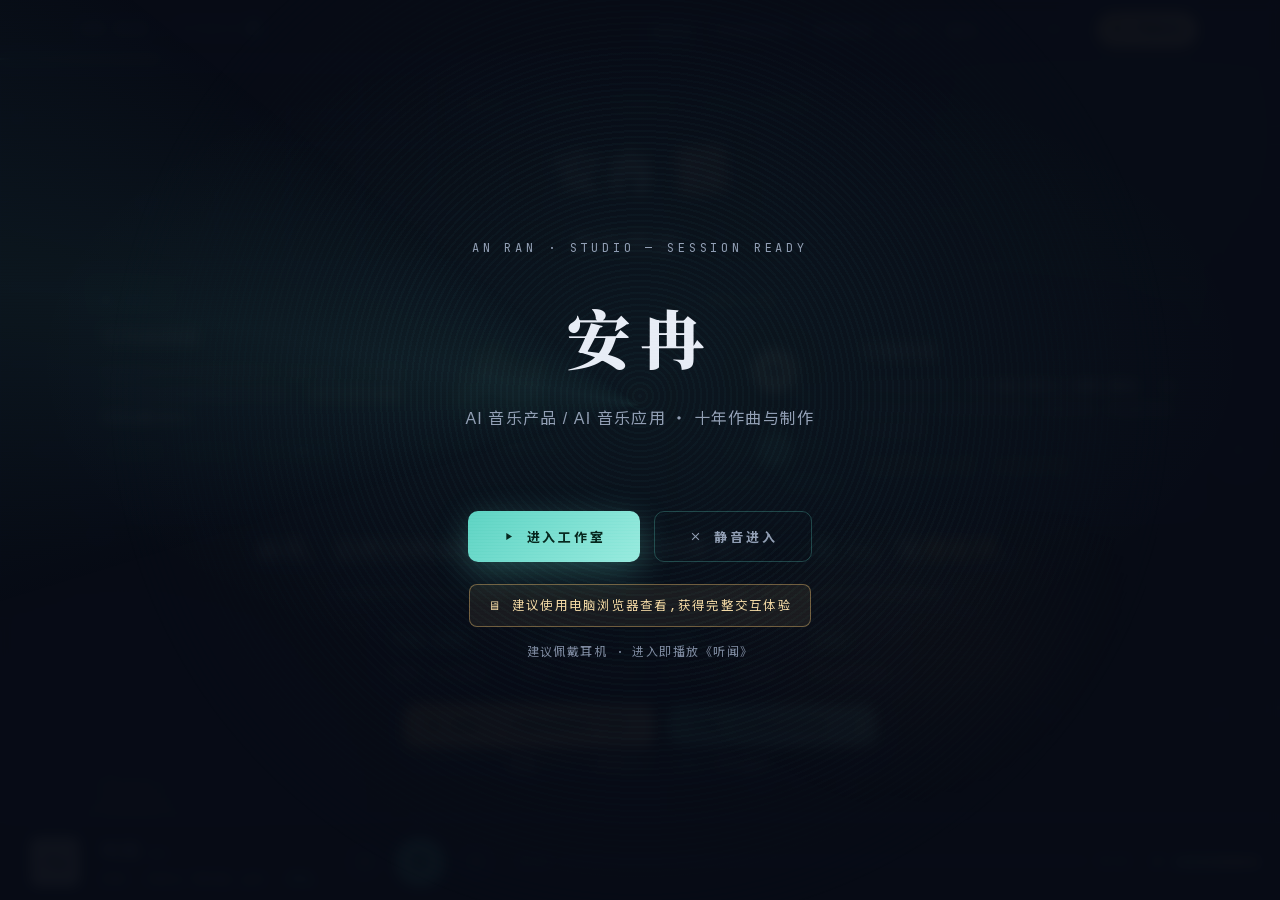
==== commit d60df0f4: "修复:分数缩放下切歌导致右侧卡片边框跳动 根因:窗口高 841-899 时整页 zoom≈0.91,卡片 1px 边框落在小数设备像素上;切歌换碟面 触发宿主卡片重光栅,边框吸附到不同物理像素→肉眼可" ====
--- a/netlify-deploy/index.html
+++ b/netlify-deploy/index.html
@@ -169,7 +169,8 @@
 .metric .v { font-family: var(--mono); font-weight: 600; font-size: clamp(20px, 2vw, 27px); color: var(--acc); }
 .metric .v small { font-size: 0.55em; opacity: 0.7; }
 .metric .k { margin-top: 4px; font-size: 11.5px; letter-spacing: 0.06em; color: var(--dim); white-space: nowrap; }
-.vinyl { position: relative; width: clamp(190px, 20vw, 270px); height: clamp(190px, 20vw, 270px); border-radius: 50%;
+.vinyl { position: relative; will-change: transform;   /* 独立合成层:换碟面只重绘唱片自身,防分数缩放下宿主卡片 1px 边框重光栅跳动 */
+  width: clamp(190px, 20vw, 270px); height: clamp(190px, 20vw, 270px); border-radius: 50%;
   background: radial-gradient(circle at 50% 50%, rgba(0,0,0,0.55) 0 26%, transparent 26%),
               repeating-radial-gradient(circle at 50% 50%, rgba(18,22,30,0.95) 0 2px, rgba(6,8,12,0.95) 2px 4px);
   box-shadow: 0 0 0 1px var(--line-soft), 0 22px 70px rgba(0,0,0,0.5), 0 0 80px rgba(95,212,196,0.08);
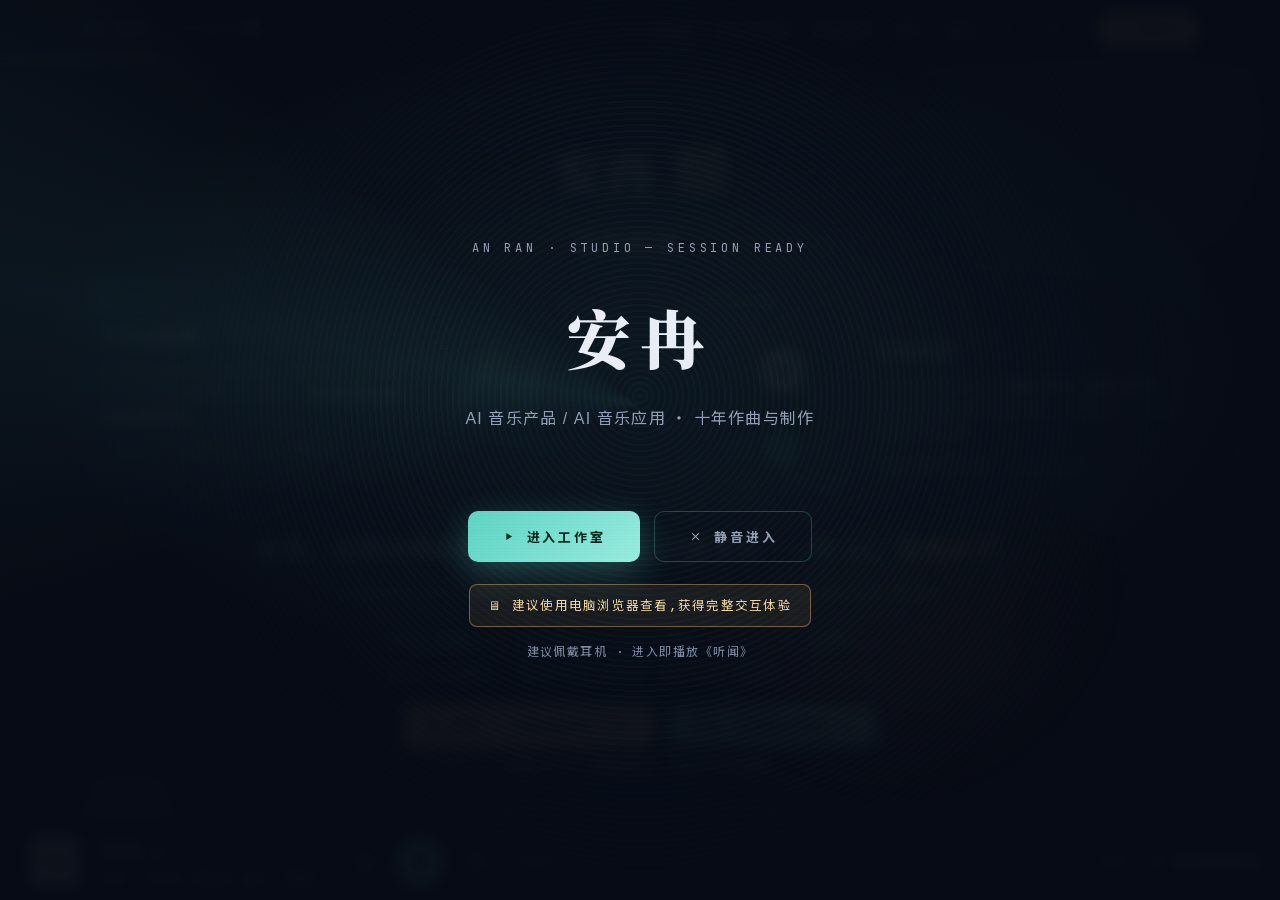
==== commit 1352a6f2: "泽陂 B 站播放量更新:35 万+ → 42 万+(用户提供) 网页四处同步:首页计数器(420,000)/首页 SIDE B chip/写歌的我曲目行/交汇页 chip; 附带上一轮修复:S0 唱片" ====
--- a/netlify-deploy/index.html
+++ b/netlify-deploy/index.html
@@ -664,13 +664,14 @@
 @keyframes specWv { 0%, 100% { transform: scaleY(1); } 50% { transform: scaleY(var(--s, 0.7)); } }
 @media (prefers-reduced-motion: reduce) { .specgram i { animation: none; } }
 .music-flex .mtxt { min-width: 0; }
-.mini-deck { display: flex; flex-direction: column; align-items: center; gap: 8px; flex-shrink: 0; }
+.mini-deck { display: flex; flex-direction: column; align-items: center; gap: 8px; flex-shrink: 0;
+  width: 150px; }   /* 定宽:cap 随歌名变长变短时,列宽与右侧文字排版永不重排 */
 .mini-deck .vinyl { width: clamp(88px, 8vw, 110px); height: auto; aspect-ratio: 1; }
 .mini-deck .hero-ctrl { gap: 8px; margin-top: 2px; }
 .mini-deck .pbtn { width: 28px; height: 28px; font-size: 13px; }
 .mini-deck .pbtn.main { width: 36px; height: 36px; font-size: 16px; }
-.mini-deck .cap { font-family: var(--mono); font-size: 10px; letter-spacing: 0.12em; color: var(--faint); max-width: 150px;
-  white-space: nowrap; overflow: hidden; text-overflow: ellipsis; }
+.mini-deck .cap { font-family: var(--mono); font-size: 10px; letter-spacing: 0.12em; color: var(--faint); width: 100%;
+  text-align: left; white-space: nowrap; overflow: hidden; text-overflow: ellipsis; }   /* 左对齐:前缀锚定,换歌只变尾部不晃动 */
 .mini-deck .cap em { color: var(--acc); font-style: normal; }
 .open-merge { text-align: center; margin-top: clamp(10px, 1.45vh, 13px); font-family: var(--serif); font-weight: 900;
   font-size: clamp(17px, 1.9vw, 24px); letter-spacing: 0.05em; }
@@ -1108,7 +1109,7 @@
           <div class="mtxt">
             <h4>写歌的我</h4>
             <p>十年作曲与制作，担任<b>作曲 / 制作人 / 统筹 / 策划</b>——电视剧片头曲、网易云官方企划、官媒合作，作品都在真实市场发声。</p>
-            <div class="cv-facts"><span class="chip gold">线上发表 100+ 首</span><span class="chip gold">B 站 35 万+</span></div>
+            <div class="cv-facts"><span class="chip gold">线上发表 100+ 首</span><span class="chip gold">B 站 42 万+</span></div>
           </div>
         </div>
       </div>
@@ -1117,7 +1118,7 @@
     <div class="open-sub">AI 音乐产品 / AI 音乐应用 · 杭州 / 上海 · 2026.12 毕业回国，2027.01 起可全职长期实习</div>
     <div class="open-foot">
       <div class="metrics open-metrics">
-        <div class="metric"><div class="v"><span data-count="350000">350,000</span><small>+</small></div><div class="k">泽陂 · B 站播放</div></div>
+        <div class="metric"><div class="v"><span data-count="420000">420,000</span><small>+</small></div><div class="k">泽陂 · B 站播放</div></div>
         <div class="metric"><div class="v"><span data-count="4100">4,100</span><small>+</small></div><div class="k">听闻 · 网易云评论</div></div>
         <div class="metric"><div class="v"><span data-count="92">92</span><small>%+</small></div><div class="k">流派分类 · 验证集</div></div>
         <div class="metric"><div class="v"><span data-count="100">100</span><small>+</small></div><div class="k">线上发表作品</div></div>
@@ -1324,7 +1325,7 @@
         <div class="cv-cap">音乐线 ◑</div>
         <h4>我懂一首歌怎么从零长出来</h4>
         <p>十年里我做过<b>作曲、制作人、统筹、策划</b>——从电视剧片头曲到官媒合作曲，<b>从 demo 到上线</b>的每个环节都亲手走过。</p>
-        <div class="cv-facts"><span class="chip gold">线上发表 100+ 首</span><span class="chip gold">作曲 / 制作 / 统筹</span><span class="chip gold">B 站 35 万+ 播放</span></div>
+        <div class="cv-facts"><span class="chip gold">线上发表 100+ 首</span><span class="chip gold">作曲 / 制作 / 统筹</span><span class="chip gold">B 站 42 万+ 播放</span></div>
       </div>
     </div>
     <div class="fusion-eq reveal">
@@ -1478,7 +1479,7 @@
   { title: '终焉之刻', label: '终 焉', cover: 'cover/zhongyan.jpg', info: '作曲 / 统筹 ·《阴阳师》同人企划 · 网易云', biz: '同人', role: '作曲 / 统筹',
     src: 'audio/zhongyan.mp3', embed: { type: 'netease', sid: '2090661117' }, link: 'https://music.163.com/song?id=2090661117',
     credits: [['作曲','X紫 / 影子宝宝',1],['统筹','X紫',1],['作词','巴欧特'],['编曲/混音','影子宝宝'],['演唱/和声','漆柚'],['封面','七弦'],['监制','影子宝宝 / 巴欧特'],['制作/出品','禾几组']] },
-  { title: '泽陂', label: '泽 陂', cover: 'cover/zebei.jpg', info: '策划 · 共青团中央 B 站官方号 · <b class="ti-hi">播放 35 万+</b>', biz: '官媒合作', role: '策划',
+  { title: '泽陂', label: '泽 陂', cover: 'cover/zebei.jpg', info: '策划 · 共青团中央 B 站官方号 · <b class="ti-hi">播放 42 万+</b>', biz: '官媒合作', role: '策划',
     src: 'audio/zebei.mp3', embed: { type: 'bilibili', bvid: 'BV1g5411Y72G' }, link: 'https://www.bilibili.com/video/BV1g5411Y72G',
     credits: [['策划','萧冉紫',1],['出品','予你诗话工作室'],['系列总策划','林栀瑶'],['系列总监制','李星月'],['作词','《诗经·陈风·泽陂》'],['作曲','饭团君子'],['编曲/混音','明子Jack'],['演唱','只有影子'],['后期','牧子Assyria'],['题字','余灰'],['曲绘','厌之'],['PV','北海道面包']] },
   { title: 'Goose Goose Duck', label: 'GGD', cover: 'cover/ggd.jpg', info: '作曲 / 统筹 ·《鹅鸭杀》合作 · QQ 音乐', biz: '同人', role: '作曲 / 统筹',
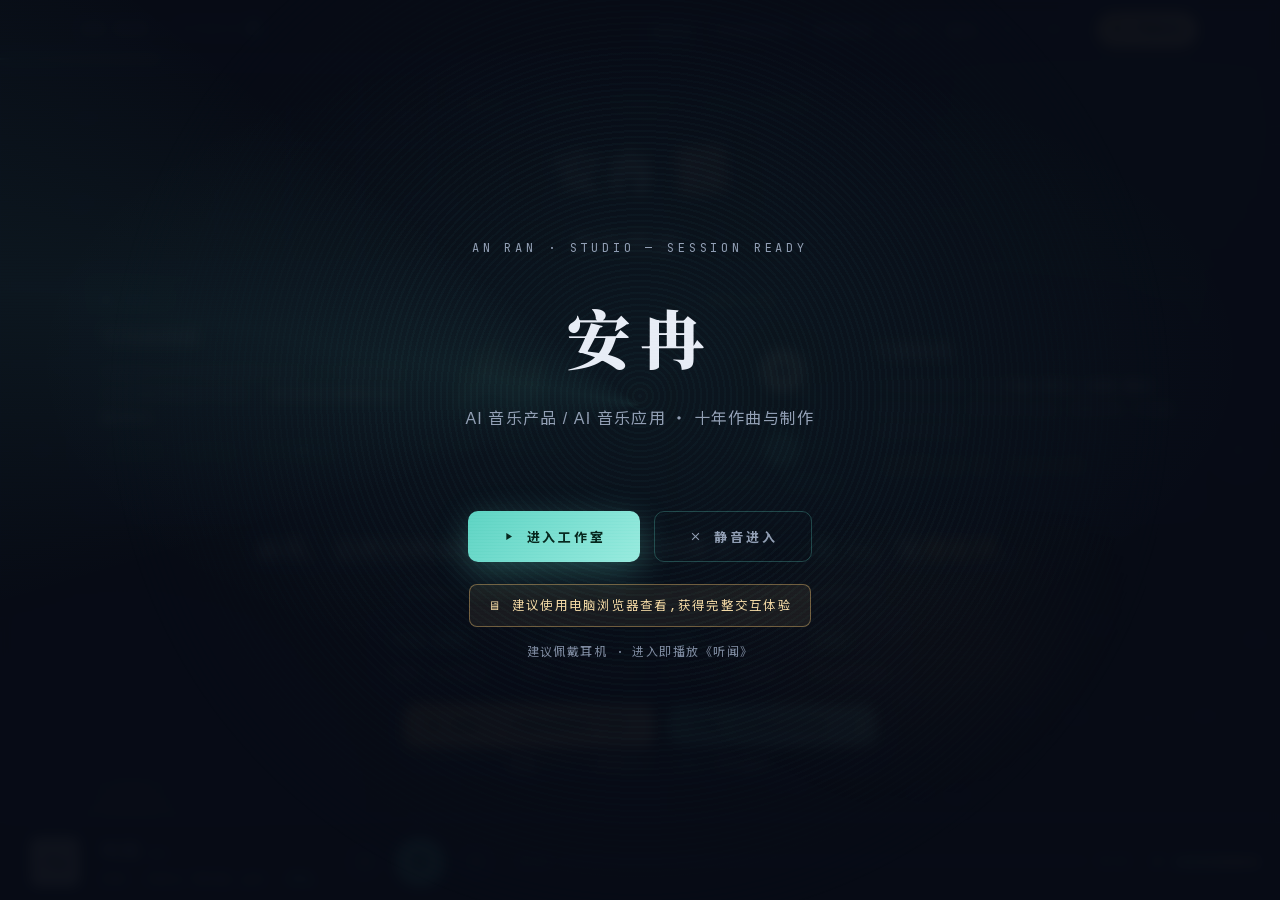
==== commit e540c339: "移除研究生毕业日期(延毕未定):网页 5 处 + 简历 4 处 - 「2026.12 毕业回国」「2027 届」全部移除;教育时段改「2025.02 – 至今(在读)」 - 保留口径:「2027.01" ====
--- a/netlify-deploy/index.html
+++ b/netlify-deploy/index.html
@@ -1084,7 +1084,7 @@
         <div class="music-flex">
           <div class="mtxt">
             <h4>写代码的我</h4>
-            <p>新南威尔士大学 信息科技硕士（2027 届），三个深度学习项目从数据到模型亲手跑通——<b>音乐流派分类最优验证集 92%+</b>。</p>
+            <p>新南威尔士大学 信息科技硕士在读，三个深度学习项目从数据到模型亲手跑通——<b>音乐流派分类最优验证集 92%+</b>。</p>
             <div class="cv-facts"><span class="chip">PyTorch · Librosa</span><span class="chip">10+ 方案对比</span></div>
           </div>
           <div class="mini-deck">
@@ -1115,7 +1115,7 @@
       </div>
     </div>
     <div class="open-merge">而我，是把这两面接在<b>同一个人</b>身上的那类人——<span class="a">懂 AI</span>，也<span class="g">懂旋律</span>。</div>
-    <div class="open-sub">AI 音乐产品 / AI 音乐应用 · 杭州 / 上海 · 2026.12 毕业回国，2027.01 起可全职长期实习</div>
+    <div class="open-sub">AI 音乐产品 / AI 音乐应用 · 杭州 / 上海 · 2027.01 起可全职长期实习</div>
     <div class="open-foot">
       <div class="metrics open-metrics">
         <div class="metric"><div class="v"><span data-count="420000">420,000</span><small>+</small></div><div class="k">泽陂 · B 站播放</div></div>
@@ -1362,8 +1362,8 @@
           <div class="panel-b">
             <div class="timeline">
               <div class="tl-item cur">
-                <div class="tl-top"><span class="tl-school">新南威尔士大学</span><span class="tl-when">2025.02 – 2026.12</span></div>
-                <div class="tl-tags"><span class="chip">信息科技 · 硕士</span><span class="chip gold">QS 世界前 20</span><span class="chip dimc">2027 届 · 毕业回国</span></div>
+                <div class="tl-top"><span class="tl-school">新南威尔士大学</span><span class="tl-when">2025.02 – 至今</span></div>
+                <div class="tl-tags"><span class="chip">信息科技 · 硕士</span><span class="chip gold">QS 世界前 20</span><span class="chip dimc">在读 · 毕业回国</span></div>
               </div>
               <div class="tl-item">
                 <div class="tl-top"><span class="tl-school">中国计量大学</span><span class="tl-when">2020.09 – 2024.06</span></div>
@@ -1423,7 +1423,7 @@
         <button class="ghost copyable" data-copy="1378206785@qq.com">✉ 1378206785@qq.com<span class="cp-tip">点击复制</span></button>
         <button class="ghost copyable" data-copy="19818509890">📞 19818509890<span class="cp-tip">点击复制</span></button>
       </div>
-      <div class="end-foot">安冉 · 2026.12 毕业回国 · 2027.01 起可全职长期实习<span class="dotsep"> · </span><span class="loc">杭州 / 上海</span></div>
+      <div class="end-foot">安冉 · 2027.01 起可全职长期实习<span class="dotsep"> · </span><span class="loc">杭州 / 上海</span></div>
     </div>
   </section>
 
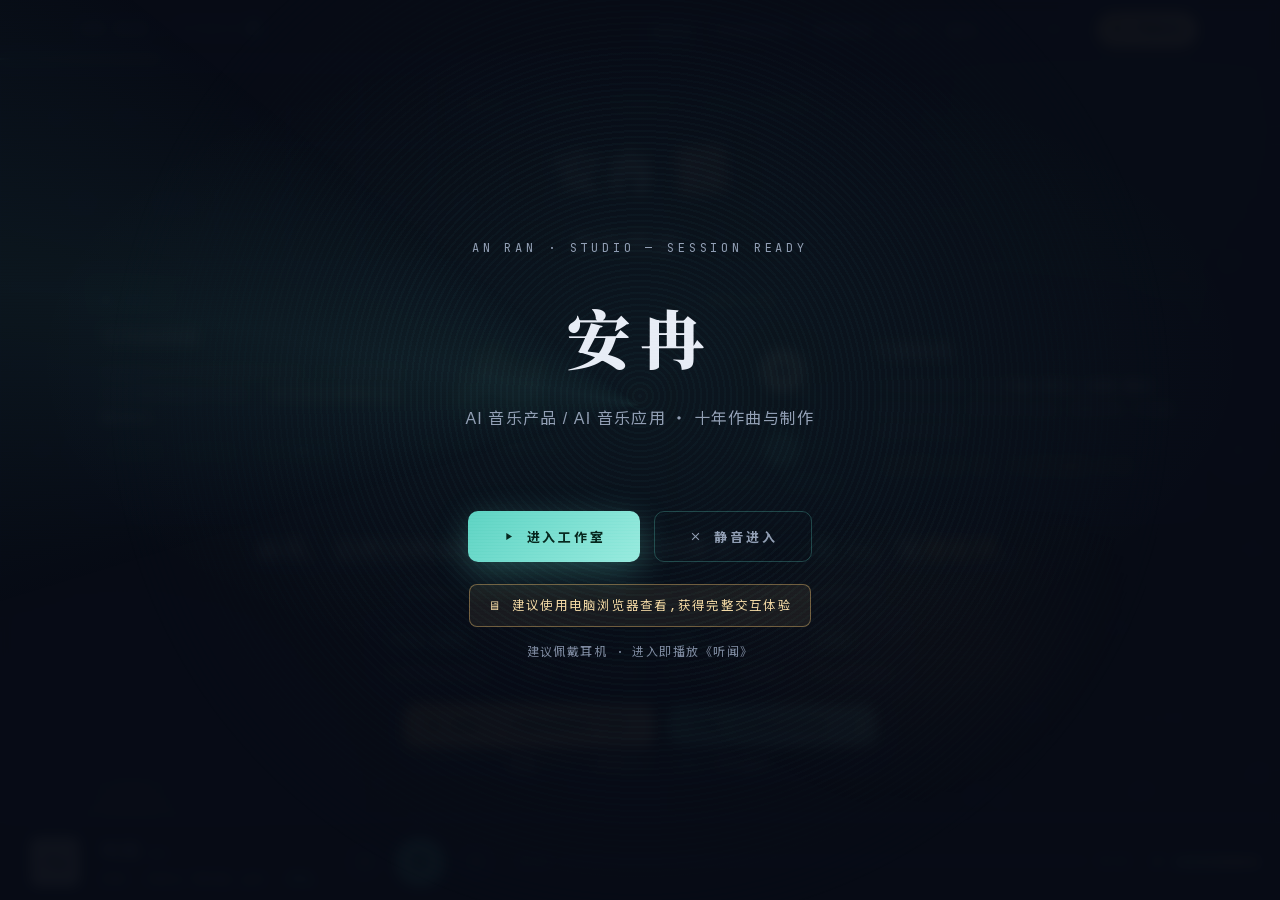
==== commit f21a8997: "更正泽陂播放量口径:泽陂=35万+,42万+ 正名为「B站单条最高」 - 简历:泽陂两处 42万+ → 35万+(概述句+详情行;点赞等其他数字不动),8 成品重建 - 网页:泽陂曲目行 → 35万+" ====
--- a/netlify-deploy/index.html
+++ b/netlify-deploy/index.html
@@ -1109,7 +1109,7 @@
           <div class="mtxt">
             <h4>写歌的我</h4>
             <p>十年作曲与制作，担任<b>作曲 / 制作人 / 统筹 / 策划</b>——电视剧片头曲、网易云官方企划、官媒合作，作品都在真实市场发声。</p>
-            <div class="cv-facts"><span class="chip gold">线上发表 100+ 首</span><span class="chip gold">B 站 42 万+</span></div>
+            <div class="cv-facts"><span class="chip gold">线上发表 100+ 首</span><span class="chip gold">B 站单条最高 42 万+</span></div>
           </div>
         </div>
       </div>
@@ -1118,7 +1118,7 @@
     <div class="open-sub">AI 音乐产品 / AI 音乐应用 · 杭州 / 上海 · 2027.01 起可全职长期实习</div>
     <div class="open-foot">
       <div class="metrics open-metrics">
-        <div class="metric"><div class="v"><span data-count="420000">420,000</span><small>+</small></div><div class="k">泽陂 · B 站播放</div></div>
+        <div class="metric"><div class="v"><span data-count="420000">420,000</span><small>+</small></div><div class="k">B 站单条最高播放</div></div>
         <div class="metric"><div class="v"><span data-count="4100">4,100</span><small>+</small></div><div class="k">听闻 · 网易云评论</div></div>
         <div class="metric"><div class="v"><span data-count="92">92</span><small>%+</small></div><div class="k">流派分类 · 验证集</div></div>
         <div class="metric"><div class="v"><span data-count="100">100</span><small>+</small></div><div class="k">线上发表作品</div></div>
@@ -1325,7 +1325,7 @@
         <div class="cv-cap">音乐线 ◑</div>
         <h4>我懂一首歌怎么从零长出来</h4>
         <p>十年里我做过<b>作曲、制作人、统筹、策划</b>——从电视剧片头曲到官媒合作曲，<b>从 demo 到上线</b>的每个环节都亲手走过。</p>
-        <div class="cv-facts"><span class="chip gold">线上发表 100+ 首</span><span class="chip gold">作曲 / 制作 / 统筹</span><span class="chip gold">B 站 42 万+ 播放</span></div>
+        <div class="cv-facts"><span class="chip gold">线上发表 100+ 首</span><span class="chip gold">作曲 / 制作 / 统筹</span><span class="chip gold">B 站单条最高播放 42 万+</span></div>
       </div>
     </div>
     <div class="fusion-eq reveal">
@@ -1479,7 +1479,7 @@
   { title: '终焉之刻', label: '终 焉', cover: 'cover/zhongyan.jpg', info: '作曲 / 统筹 ·《阴阳师》同人企划 · 网易云', biz: '同人', role: '作曲 / 统筹',
     src: 'audio/zhongyan.mp3', embed: { type: 'netease', sid: '2090661117' }, link: 'https://music.163.com/song?id=2090661117',
     credits: [['作曲','X紫 / 影子宝宝',1],['统筹','X紫',1],['作词','巴欧特'],['编曲/混音','影子宝宝'],['演唱/和声','漆柚'],['封面','七弦'],['监制','影子宝宝 / 巴欧特'],['制作/出品','禾几组']] },
-  { title: '泽陂', label: '泽 陂', cover: 'cover/zebei.jpg', info: '策划 · 共青团中央 B 站官方号 · <b class="ti-hi">播放 42 万+</b>', biz: '官媒合作', role: '策划',
+  { title: '泽陂', label: '泽 陂', cover: 'cover/zebei.jpg', info: '策划 · 共青团中央 B 站官方号 · <b class="ti-hi">播放 35 万+</b>', biz: '官媒合作', role: '策划',
     src: 'audio/zebei.mp3', embed: { type: 'bilibili', bvid: 'BV1g5411Y72G' }, link: 'https://www.bilibili.com/video/BV1g5411Y72G',
     credits: [['策划','萧冉紫',1],['出品','予你诗话工作室'],['系列总策划','林栀瑶'],['系列总监制','李星月'],['作词','《诗经·陈风·泽陂》'],['作曲','饭团君子'],['编曲/混音','明子Jack'],['演唱','只有影子'],['后期','牧子Assyria'],['题字','余灰'],['曲绘','厌之'],['PV','北海道面包']] },
   { title: 'Goose Goose Duck', label: 'GGD', cover: 'cover/ggd.jpg', info: '作曲 / 统筹 ·《鹅鸭杀》合作 · QQ 音乐', biz: '同人', role: '作曲 / 统筹',
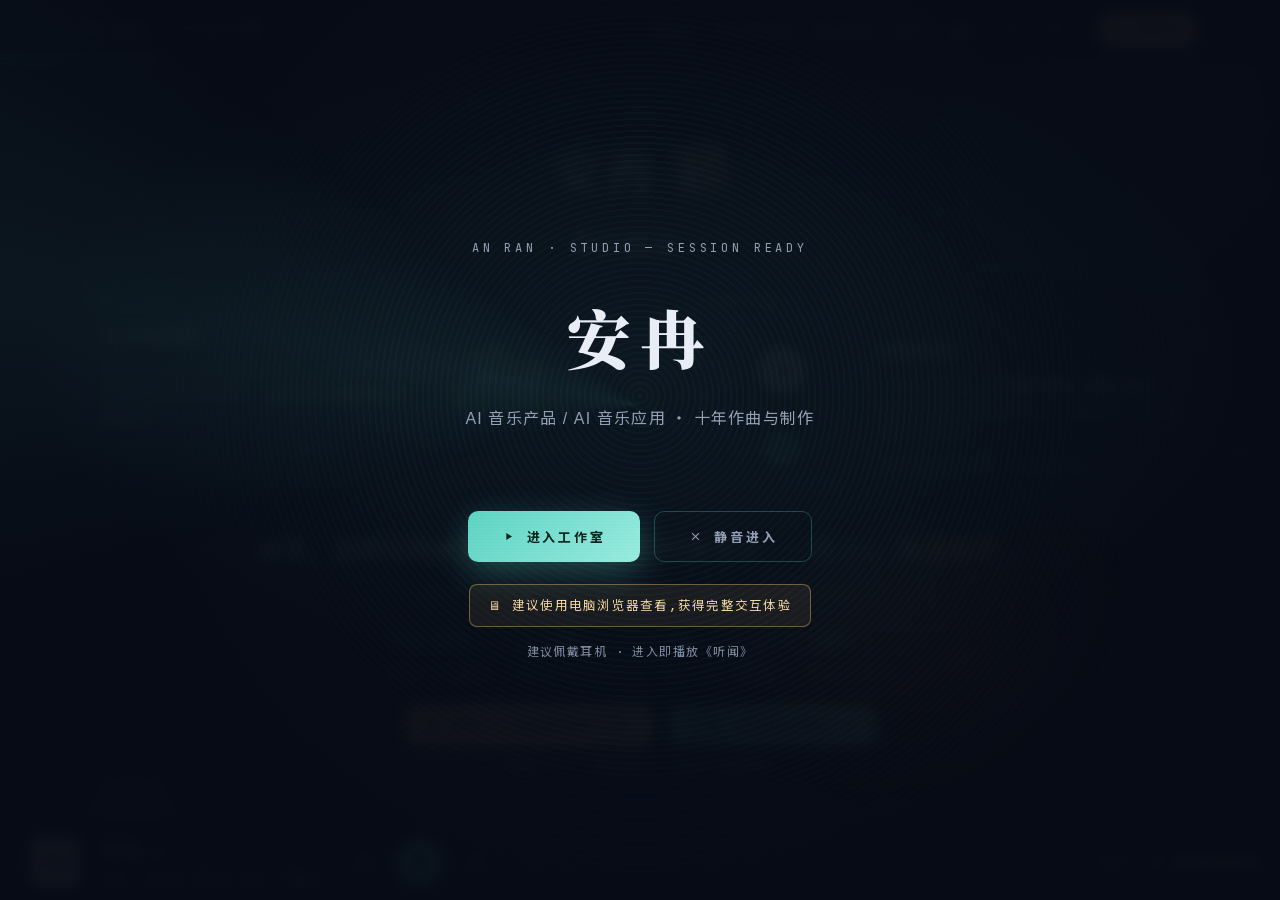
==== commit b6a2f1c6: "网页全站统一泽陂 35万+,撤销 42万/最高 框架 理由:42万那条视频无对应链接可贴,写出反而像无依据、易引误解;泽陂 35万+ 有共青团 中央 B 站视频(BV1g5411Y72G)可查。首页指" ====
--- a/netlify-deploy/index.html
+++ b/netlify-deploy/index.html
@@ -1109,7 +1109,7 @@
           <div class="mtxt">
             <h4>写歌的我</h4>
             <p>十年作曲与制作，担任<b>作曲 / 制作人 / 统筹 / 策划</b>——电视剧片头曲、网易云官方企划、官媒合作，作品都在真实市场发声。</p>
-            <div class="cv-facts"><span class="chip gold">线上发表 100+ 首</span><span class="chip gold">B 站单条最高 42 万+</span></div>
+            <div class="cv-facts"><span class="chip gold">线上发表 100+ 首</span><span class="chip gold">B 站 35 万+</span></div>
           </div>
         </div>
       </div>
@@ -1118,7 +1118,7 @@
     <div class="open-sub">AI 音乐产品 / AI 音乐应用 · 杭州 / 上海 · 2027.01 起可全职长期实习</div>
     <div class="open-foot">
       <div class="metrics open-metrics">
-        <div class="metric"><div class="v"><span data-count="420000">420,000</span><small>+</small></div><div class="k">B 站单条最高播放</div></div>
+        <div class="metric"><div class="v"><span data-count="350000">350,000</span><small>+</small></div><div class="k">泽陂 · B 站播放</div></div>
         <div class="metric"><div class="v"><span data-count="4100">4,100</span><small>+</small></div><div class="k">听闻 · 网易云评论</div></div>
         <div class="metric"><div class="v"><span data-count="92">92</span><small>%+</small></div><div class="k">流派分类 · 验证集</div></div>
         <div class="metric"><div class="v"><span data-count="100">100</span><small>+</small></div><div class="k">线上发表作品</div></div>
@@ -1325,7 +1325,7 @@
         <div class="cv-cap">音乐线 ◑</div>
         <h4>我懂一首歌怎么从零长出来</h4>
         <p>十年里我做过<b>作曲、制作人、统筹、策划</b>——从电视剧片头曲到官媒合作曲，<b>从 demo 到上线</b>的每个环节都亲手走过。</p>
-        <div class="cv-facts"><span class="chip gold">线上发表 100+ 首</span><span class="chip gold">作曲 / 制作 / 统筹</span><span class="chip gold">B 站单条最高播放 42 万+</span></div>
+        <div class="cv-facts"><span class="chip gold">线上发表 100+ 首</span><span class="chip gold">作曲 / 制作 / 统筹</span><span class="chip gold">B 站 35 万+ 播放</span></div>
       </div>
     </div>
     <div class="fusion-eq reveal">
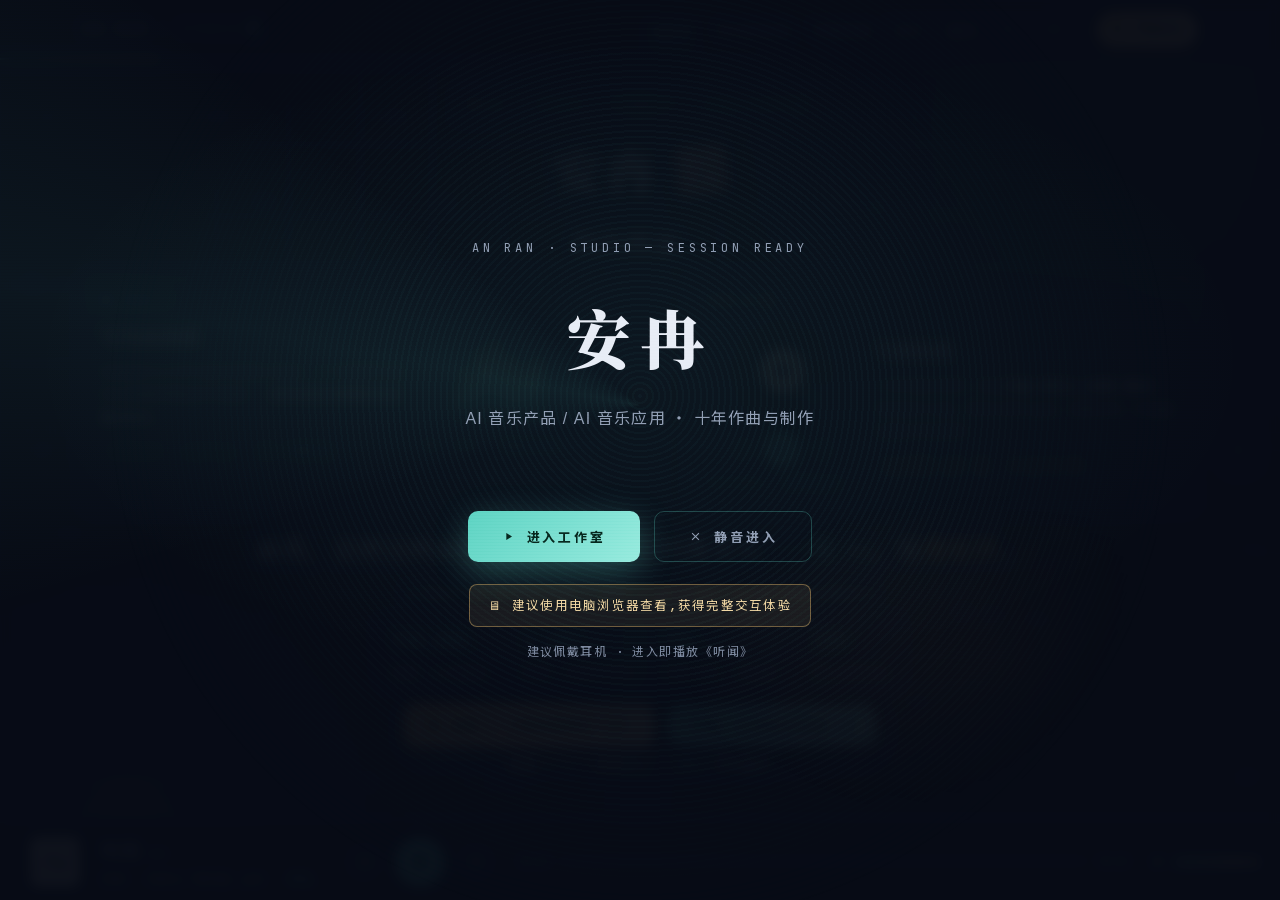
==== commit d4ecbd73: "新增作品《百鬼夜行》:简历 + 网站 - 简历:核心优势/音乐作品条目/代表作直达 三处加入(演唱·汽水音乐·收藏18.5万+);   代表作直达压成一行(QQ/汽水简称),一页有照片版收紧间距仍1页" ====
--- a/netlify-deploy/index.html
+++ b/netlify-deploy/index.html
@@ -228,12 +228,12 @@
   background: rgba(95,212,196,0.06); color: var(--acc); font-size: 17px; display: grid; place-items: center; transition: background .2s, transform .15s; }
 .pbtn:hover { background: rgba(95,212,196,0.14); transform: translateY(-1px); }
 .pbtn.main { width: 52px; height: 52px; font-size: 23px; background: var(--acc); color: #06281F; border: none; }
-.tracklist { display: flex; flex-direction: column; gap: 10px; }
+.tracklist { display: flex; flex-direction: column; gap: 6px; }
 .track { display: block; border: 1px solid var(--line-soft); border-radius: 10px; background: var(--surface);
   overflow: hidden; transition: border-color .2s, background .2s; }
 .track:hover { border-color: var(--line); }
 .track.on { border-color: var(--acc); background: rgba(95,212,196,0.08); }
-.track-row { display: grid; grid-template-columns: 34px 1fr auto; align-items: center; gap: 12px; padding: 13px 16px; cursor: pointer; }
+.track-row { display: grid; grid-template-columns: 34px 1fr auto; align-items: center; gap: 12px; padding: 7px 16px; cursor: pointer; }
 .track .no { font-family: var(--mono); font-size: 11px; color: var(--faint); }
 .track.on .no { color: var(--acc); }
 .track .tt { font-weight: 600; font-size: 14.5px; letter-spacing: 0.03em; }
@@ -325,7 +325,7 @@
 }
 @media (prefers-reduced-motion: reduce) { .gate-name { animation: none !important; } }
 body.gated { overflow: hidden; }
-.credit-note { margin-top: 16px; font-family: var(--mono); font-size: 11px; color: var(--faint); letter-spacing: 0.08em; line-height: 2; }
+.credit-note { margin-top: 10px; font-family: var(--mono); font-size: 11px; color: var(--faint); letter-spacing: 0.08em; line-height: 1.65; }
 .credit-note b { color: var(--dim); font-weight: 400; }
 
 /* ================= WS3 履历 ================= */
@@ -1476,6 +1476,9 @@
   { title: '云舒', label: '云 舒', cover: 'cover/yunshu.jpg', info: '作曲 · 电视剧《与卿书》片头曲 · 印子月演唱', biz: '商业', role: '作曲',
     src: 'audio/yunshu.mp3', link: 'https://y.qq.com/n/ryqq/songDetail/000zc8vi2ja74d',
     credits: [['作曲','X紫',1],['演唱','印子月'],['作词','YOKI'],['编曲','高翔'],['录音/配唱/混音','李石']] },
+  { title: '百鬼夜行', label: '百 鬼', cover: 'cover/baigui.jpg', info: '演唱 · 汽水音乐 · <b class="ti-hi">收藏 18.5 万+</b>', biz: '原创', role: '演唱',
+    src: 'audio/baigui.mp3', link: 'https://www.qishui.com/share/track?track_id=7117814352081586177',
+    credits: [['演唱','X紫',1],['作词','谭末秋 / 高璐'],['作曲','谭末秋'],['编曲','Mzf 小慕'],['制作人','谭末秋 / 高璐'],['戏腔演唱','林高源'],['混音','Ethan 张栩赫'],['录音','王子祺']] },
   { title: '终焉之刻', label: '终 焉', cover: 'cover/zhongyan.jpg', info: '作曲 / 统筹 ·《阴阳师》同人企划 · 网易云', biz: '同人', role: '作曲 / 统筹',
     src: 'audio/zhongyan.mp3', embed: { type: 'netease', sid: '2090661117' }, link: 'https://music.163.com/song?id=2090661117',
     credits: [['作曲','X紫 / 影子宝宝',1],['统筹','X紫',1],['作词','巴欧特'],['编曲/混音','影子宝宝'],['演唱/和声','漆柚'],['封面','七弦'],['监制','影子宝宝 / 巴欧特'],['制作/出品','禾几组']] },
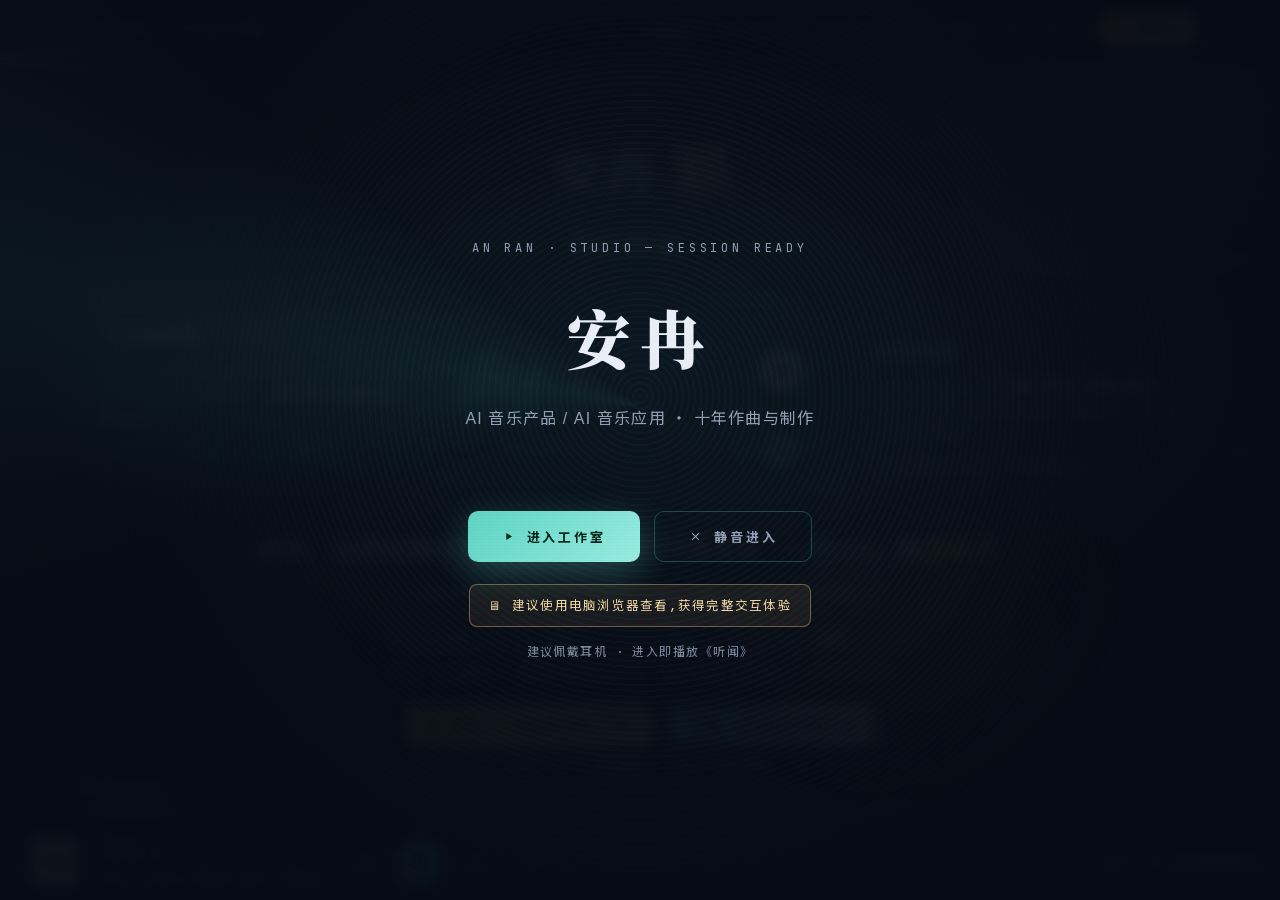
==== commit 081c9f4c: "写歌页:曲目行放宽(padding 7→9px、间距 6→8px) 右侧曲目列表此前收得偏紧,放宽后与左侧唱片机高度更协调; 1440×900 下"继续"胶囊竖隙 21px、矮屏 32/78px,全档" ====
--- a/netlify-deploy/index.html
+++ b/netlify-deploy/index.html
@@ -228,12 +228,12 @@
   background: rgba(95,212,196,0.06); color: var(--acc); font-size: 17px; display: grid; place-items: center; transition: background .2s, transform .15s; }
 .pbtn:hover { background: rgba(95,212,196,0.14); transform: translateY(-1px); }
 .pbtn.main { width: 52px; height: 52px; font-size: 23px; background: var(--acc); color: #06281F; border: none; }
-.tracklist { display: flex; flex-direction: column; gap: 6px; }
+.tracklist { display: flex; flex-direction: column; gap: 8px; }
 .track { display: block; border: 1px solid var(--line-soft); border-radius: 10px; background: var(--surface);
   overflow: hidden; transition: border-color .2s, background .2s; }
 .track:hover { border-color: var(--line); }
 .track.on { border-color: var(--acc); background: rgba(95,212,196,0.08); }
-.track-row { display: grid; grid-template-columns: 34px 1fr auto; align-items: center; gap: 12px; padding: 7px 16px; cursor: pointer; }
+.track-row { display: grid; grid-template-columns: 34px 1fr auto; align-items: center; gap: 12px; padding: 9px 16px; cursor: pointer; }
 .track .no { font-family: var(--mono); font-size: 11px; color: var(--faint); }
 .track.on .no { color: var(--acc); }
 .track .tt { font-weight: 600; font-size: 14.5px; letter-spacing: 0.03em; }
